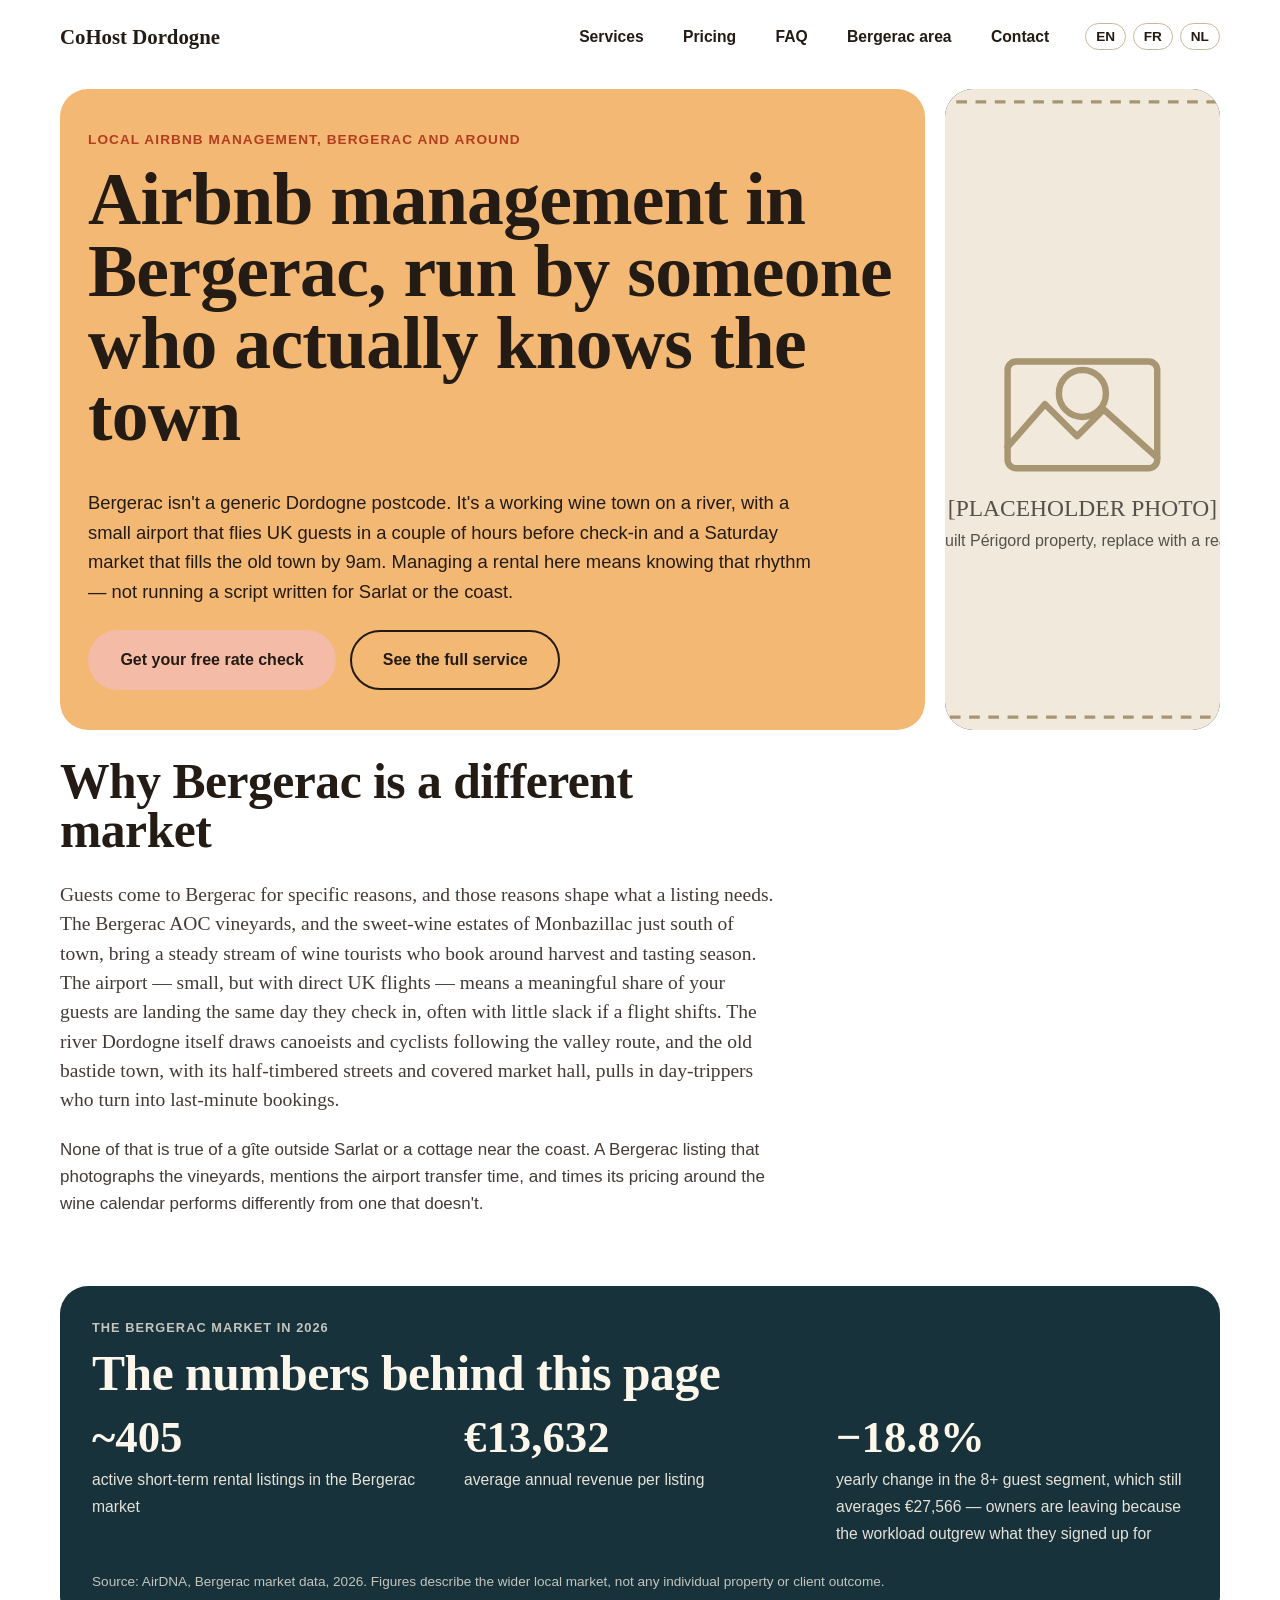
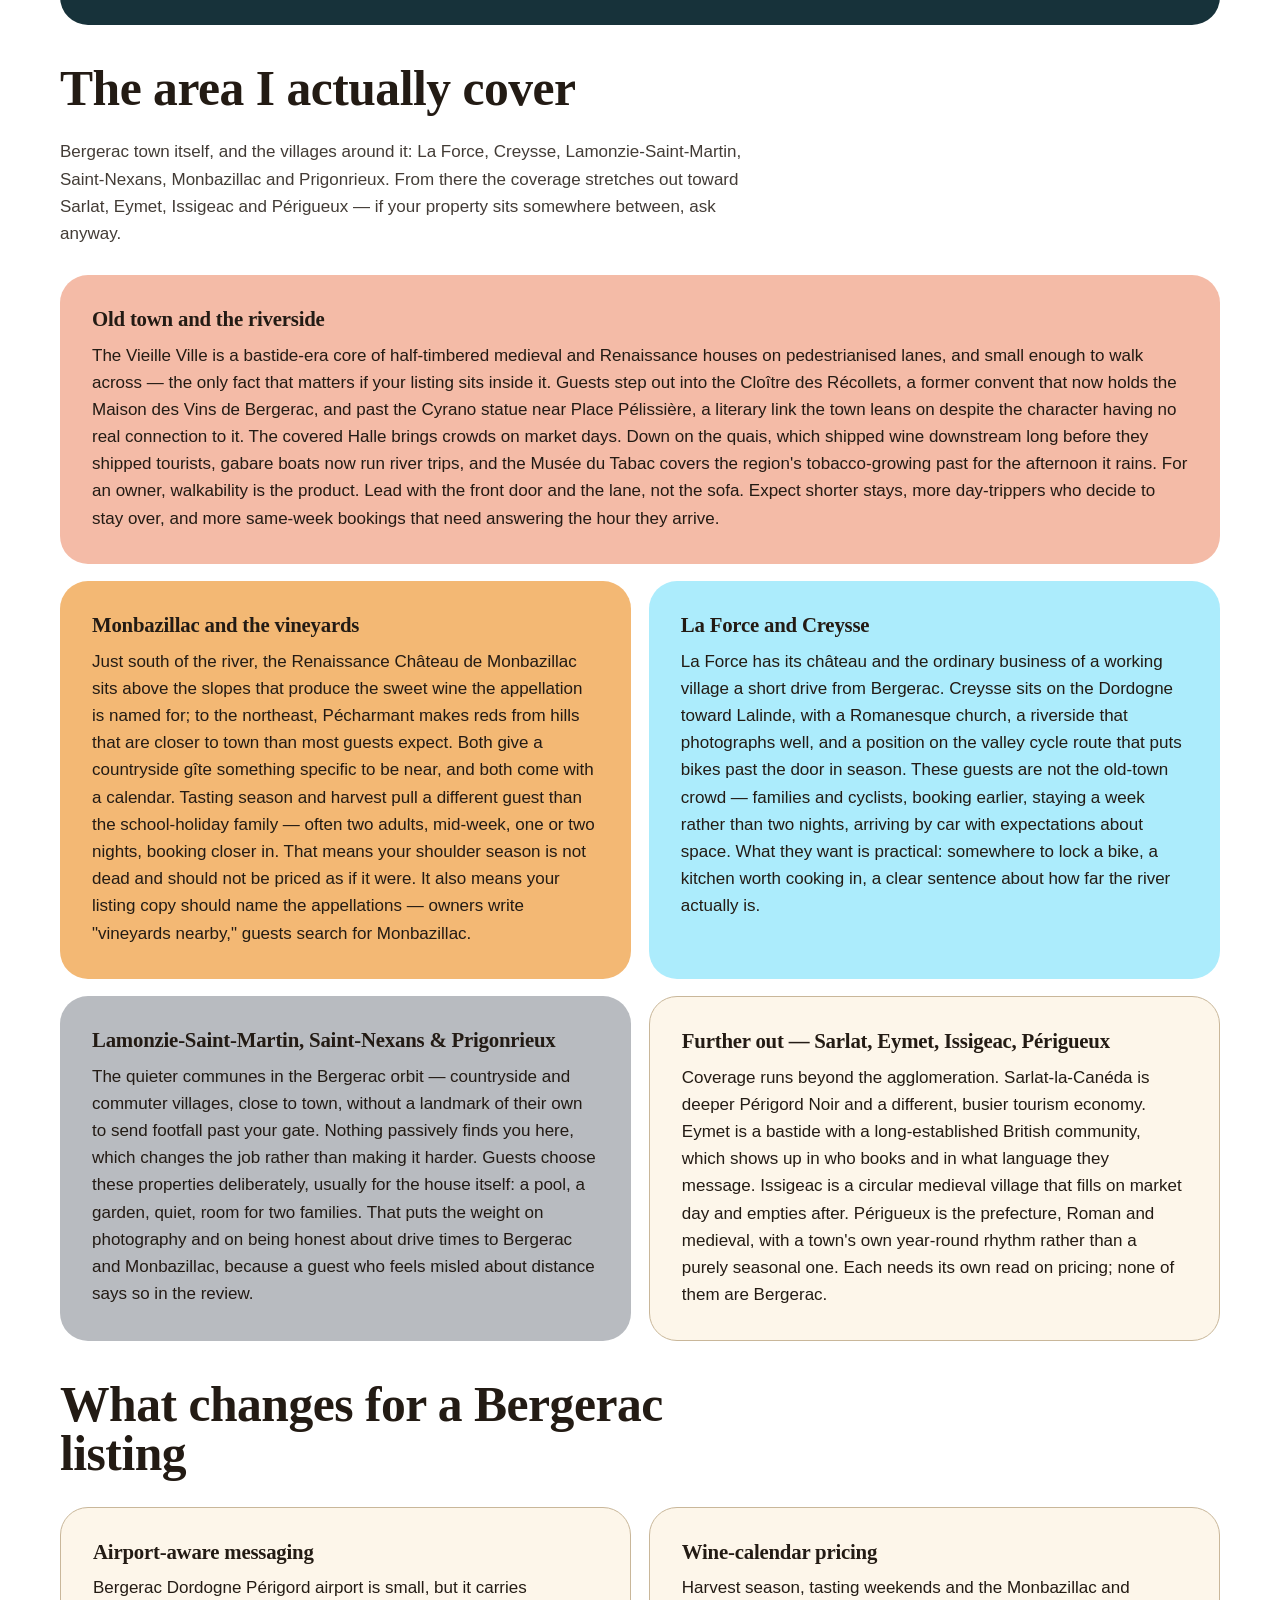
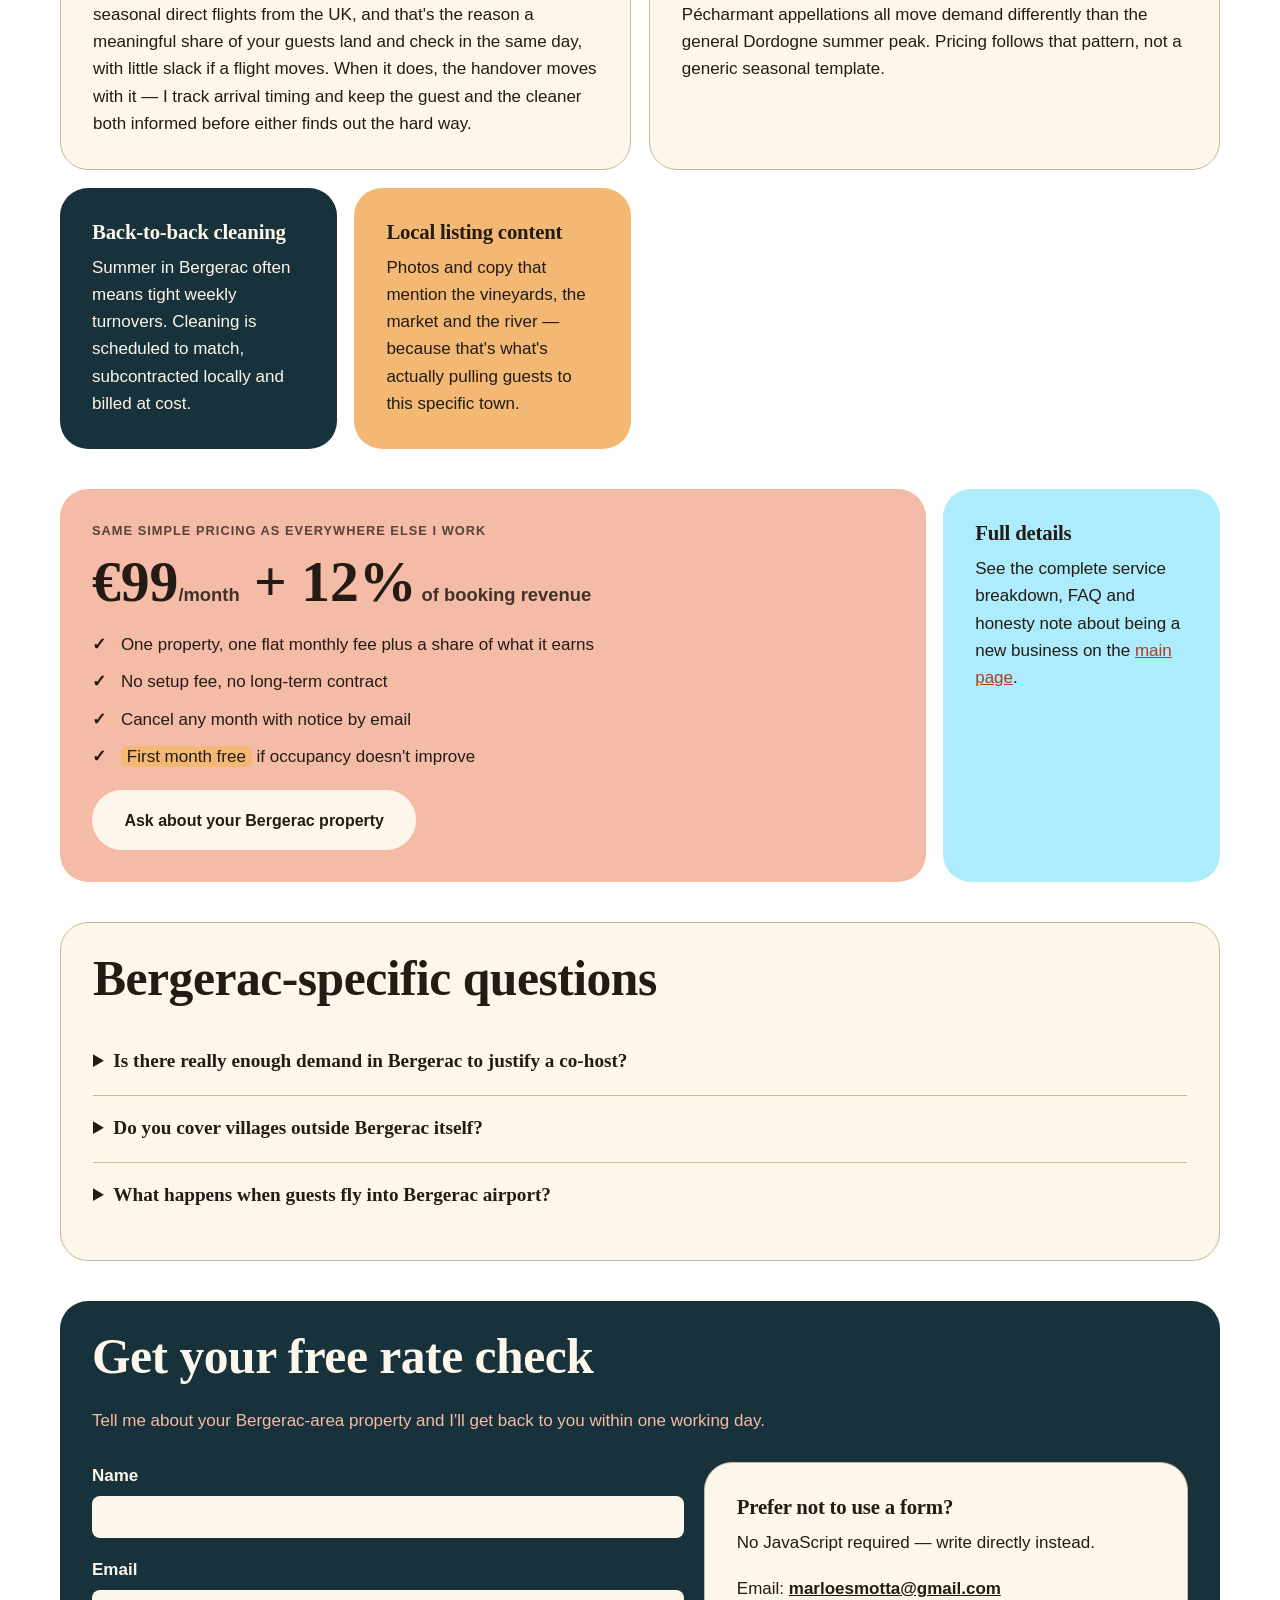
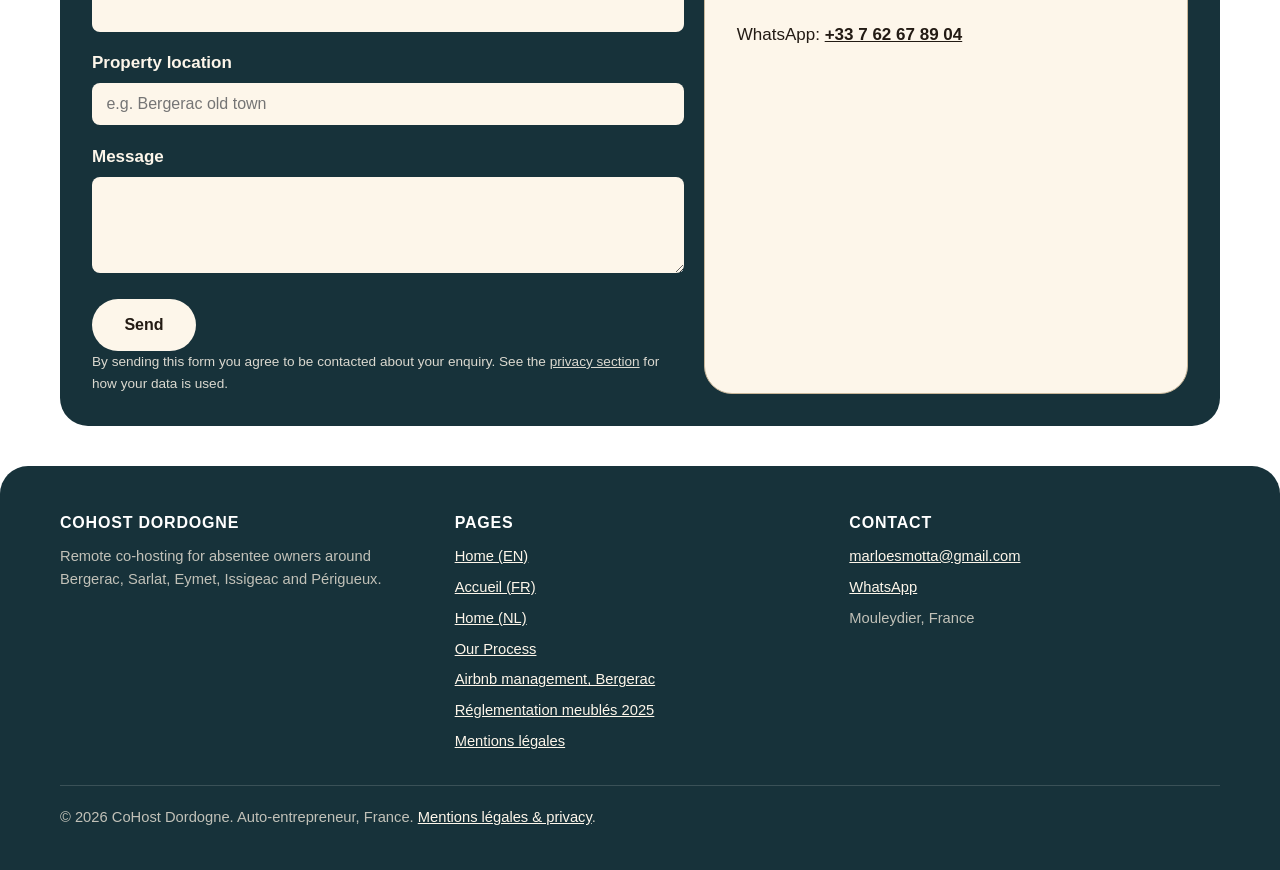
==== airbnb-management-bergerac/index.html @ 7faa87dd "Add /our-process/ page: transparent process and fee breakdown New ~800-word English page walking thr" ====
<!DOCTYPE html>
<html lang="en">
<head>
<meta charset="UTF-8">
<meta name="viewport" content="width=device-width, initial-scale=1">
<title>Airbnb Management Bergerac – CoHost Dordogne</title>
<meta name="description" content="Local Airbnb and holiday-let management in Bergerac and the surrounding villages. Fast guest replies, fair pricing, no contract, first month free.">
<link rel="canonical" href="https://cohostdordogne.com/airbnb-management-bergerac/">

<meta property="og:type" content="website">
<meta property="og:title" content="Airbnb Management Bergerac – CoHost Dordogne">
<meta property="og:description" content="Local Airbnb and holiday-let management in Bergerac and the surrounding villages. Fast guest replies, fair pricing, no contract.">
<meta property="og:url" content="https://cohostdordogne.com/airbnb-management-bergerac/">
<meta property="og:locale" content="en_GB">
<meta property="og:image" content="https://cohostdordogne.com/assets/images/placeholder-hero.svg">

<meta name="twitter:card" content="summary_large_image">
<meta name="twitter:title" content="Airbnb Management Bergerac – CoHost Dordogne">
<meta name="twitter:description" content="Local Airbnb and holiday-let management in Bergerac and the surrounding villages. Fast guest replies, fair pricing, no contract.">
<meta name="twitter:image" content="https://cohostdordogne.com/assets/images/placeholder-hero.svg">

<link rel="icon" href="/favicon.svg" type="image/svg+xml">
<link rel="stylesheet" href="/css/style.css">

<style>
  body{margin:0;font-family:-apple-system,BlinkMacSystemFont,"Segoe UI",Roboto,Helvetica,Arial,sans-serif;color:#231b14;background:#ffffff}
  .header-inner{display:flex;align-items:center;justify-content:space-between;padding:1.25rem 1.25rem 0.75rem;max-width:1200px;margin:0 auto}
  .logo{font-family:Georgia,serif;font-weight:700;font-size:1.3rem;color:#231b14;text-decoration:none}
  .hero-main{border-radius:28px;background:#f3b874;padding:2.5rem 1.75rem}
  h1{font-family:Georgia,serif;font-weight:700;color:#231b14;line-height:0.98;font-size:clamp(2.4rem,7vw,4.6rem);margin:0 0 0.5em}
</style>

<script type="application/ld+json">
{
  "@context": "https://schema.org",
  "@type": "LocalBusiness",
  "name": "CoHost Dordogne",
  "description": "Remote co-hosting and Airbnb management for owners of short-term rentals in Bergerac and the surrounding Dordogne countryside.",
  "image": "https://cohostdordogne.com/assets/images/founder.jpg",
  "url": "https://cohostdordogne.com/airbnb-management-bergerac/",
  "telephone": "+33 7 62 67 89 04",
  "email": "marloesmotta@gmail.com",
  "priceRange": "€€",
  "address": {
    "@type": "PostalAddress",
    "streetAddress": "5 Route du Château d'Eau",
    "addressLocality": "Mouleydier",
    "postalCode": "24520",
    "addressRegion": "Dordogne",
    "addressCountry": "FR"
  },
  "areaServed": ["Bergerac", "La Force", "Creysse", "Lamonzie-Saint-Martin", "Saint-Nexans", "Monbazillac", "Prigonrieux"],
  "sameAs": []
}
</script>

<script type="application/ld+json">
{
  "@context": "https://schema.org",
  "@type": "FAQPage",
  "mainEntity": [
    {
      "@type": "Question",
      "name": "Is there really enough demand in Bergerac to justify a co-host?",
      "acceptedAnswer": {
        "@type": "Answer",
        "text": "The Bergerac market has around 405 active short-term rental listings averaging €13,632 a year, per AirDNA's 2026 data — enough volume that pricing and response time genuinely move the needle, and enough competition that a dated listing gets buried."
      }
    },
    {
      "@type": "Question",
      "name": "Do you cover villages outside Bergerac itself?",
      "acceptedAnswer": {
        "@type": "Answer",
        "text": "Yes — La Force, Creysse, Lamonzie-Saint-Martin, Saint-Nexans, Monbazillac, Prigonrieux and the wider countryside around Bergerac, as well as further out toward Sarlat, Eymet, Issigeac and Périgueux."
      }
    },
    {
      "@type": "Question",
      "name": "What happens when guests fly into Bergerac airport?",
      "acceptedAnswer": {
        "@type": "Answer",
        "text": "Bergerac's airport brings guests in on direct flights from the UK, often landing a couple of hours before check-in. I handle the pre-arrival messages and any last-minute changes so the handover stays smooth even on a tight flight schedule."
      }
    }
  ]
}
</script>
</head>
<body>
<a class="skip-link" href="#main">Skip to content</a>

<header class="site-header">
  <div class="header-inner">
    <a class="logo" href="/">CoHost Dordogne</a>
    <nav class="main-nav" aria-label="Main navigation">
      <ul class="nav-links">
        <li><a href="/#services">Services</a></li>
        <li><a href="/#pricing">Pricing</a></li>
        <li><a href="/#faq">FAQ</a></li>
        <li><a href="/airbnb-management-bergerac/">Bergerac area</a></li>
        <li><a href="/#contact">Contact</a></li>
      </ul>
      <ul class="lang-switch" aria-label="Language">
        <li><a href="/" lang="en" hreflang="en">EN</a></li>
        <li><a href="/fr/" lang="fr" hreflang="fr">FR</a></li>
        <li><a href="/nl/" lang="nl" hreflang="nl">NL</a></li>
      </ul>
      <details class="nav-toggle">
        <summary aria-label="Open menu">
          <span class="icon-closed dots-icon" aria-hidden="true">
            <span></span><span></span><span></span>
            <span></span><span></span><span></span>
            <span></span><span></span><span></span>
          </span>
          <span class="icon-open" aria-hidden="true">✕</span>
        </summary>
        <div class="nav-overlay">
          <ul class="overlay-links">
            <li><a href="/#services">Services</a></li>
            <li><a href="/#pricing">Pricing</a></li>
            <li><a href="/#faq">FAQ</a></li>
            <li><a href="/#contact">Contact</a></li>
          </ul>
          <ul class="lang-switch" aria-label="Language">
            <li><a href="/" lang="en" hreflang="en">EN</a></li>
            <li><a href="/fr/" lang="fr" hreflang="fr">FR</a></li>
            <li><a href="/nl/" lang="nl" hreflang="nl">NL</a></li>
          </ul>
        </div>
      </details>
    </nav>
  </div>
</header>

<main id="main">

  <section class="hero">
    <div class="container">
      <div class="hero-inner">
        <div class="hero-main">
          <p class="hero-eyebrow">Local Airbnb management, Bergerac and around</p>
          <h1>Airbnb management in Bergerac, run by someone who actually knows the town</h1>
          <p class="hero-lede">Bergerac isn't a generic Dordogne postcode. It's a working wine town on a river, with a small airport that flies UK guests in a couple of hours before check-in and a Saturday market that fills the old town by 9am. Managing a rental here means knowing that rhythm — not running a script written for Sarlat or the coast.</p>
          <div class="hero-ctas">
            <a class="btn btn-primary" href="#contact">Get your free rate check</a>
            <a class="btn btn-secondary" href="/">See the full service</a>
          </div>
        </div>
        <figure class="figure-placeholder hero-figure">
          <img src="/assets/images/placeholder-hero.svg" alt="[PLACEHOLDER PHOTO] Bergerac old town or riverside, to be replaced with a real local photo" loading="lazy" width="800" height="600">
        </figure>
      </div>
    </div>
  </section>

  <section class="section">
    <div class="container">
      <div class="section-intro">
        <h2>Why Bergerac is a different market</h2>
        <p class="accent-copy accent-copy--teal">Guests come to Bergerac for specific reasons, and those reasons shape what a listing needs. The Bergerac AOC vineyards, and the sweet-wine estates of Monbazillac just south of town, bring a steady stream of wine tourists who book around harvest and tasting season. The airport — small, but with direct UK flights — means a meaningful share of your guests are landing the same day they check in, often with little slack if a flight shifts. The river Dordogne itself draws canoeists and cyclists following the valley route, and the old bastide town, with its half-timbered streets and covered market hall, pulls in day-trippers who turn into last-minute bookings.</p>
        <p>None of that is true of a gîte outside Sarlat or a cottage near the coast. A Bergerac listing that photographs the vineyards, mentions the airport transfer time, and times its pricing around the wine calendar performs differently from one that doesn't.</p>
      </div>
    </div>
  </section>

  <section class="section">
    <div class="container">
      <div class="bento">
        <div class="block block-dark span-4">
          <p class="block-eyebrow">The Bergerac market in 2026</p>
          <h2 style="margin-bottom:0.75rem;">The numbers behind this page</h2>
          <div class="stat-block" style="margin-top:1rem;">
            <div>
              <span class="stat-number">~405</span>
              <span class="stat-label">active short-term rental listings in the Bergerac market</span>
            </div>
            <div>
              <span class="stat-number">€13,632</span>
              <span class="stat-label">average annual revenue per listing</span>
            </div>
            <div>
              <span class="stat-number">−18.8%</span>
              <span class="stat-label">yearly change in the 8+ guest segment, which still averages €27,566 — owners are leaving because the workload outgrew what they signed up for</span>
            </div>
          </div>
          <p class="stat-source">Source: AirDNA, Bergerac market data, 2026. Figures describe the wider local market, not any individual property or client outcome.</p>
        </div>
      </div>
    </div>
  </section>

  <section class="section">
    <div class="container">
      <div class="section-intro">
        <h2>The area I actually cover</h2>
        <p>Bergerac town itself, and the villages around it: La Force, Creysse, Lamonzie-Saint-Martin, Saint-Nexans, Monbazillac and Prigonrieux. From there the coverage stretches out toward Sarlat, Eymet, Issigeac and Périgueux — if your property sits somewhere between, ask anyway.</p>
      </div>
      <div class="bento">
        <div class="block block-coral span-4">
          <h3>Old town and the riverside</h3>
          <p>The Vieille Ville is a bastide-era core of half-timbered medieval and Renaissance houses on pedestrianised lanes, and small enough to walk across — the only fact that matters if your listing sits inside it. Guests step out into the Cloître des Récollets, a former convent that now holds the Maison des Vins de Bergerac, and past the Cyrano statue near Place Pélissière, a literary link the town leans on despite the character having no real connection to it. The covered Halle brings crowds on market days. Down on the quais, which shipped wine downstream long before they shipped tourists, gabare boats now run river trips, and the Musée du Tabac covers the region's tobacco-growing past for the afternoon it rains. For an owner, walkability is the product. Lead with the front door and the lane, not the sofa. Expect shorter stays, more day-trippers who decide to stay over, and more same-week bookings that need answering the hour they arrive.</p>
        </div>
        <div class="block block-apricot span-2">
          <h3>Monbazillac and the vineyards</h3>
          <p>Just south of the river, the Renaissance Château de Monbazillac sits above the slopes that produce the sweet wine the appellation is named for; to the northeast, Pécharmant makes reds from hills that are closer to town than most guests expect. Both give a countryside gîte something specific to be near, and both come with a calendar. Tasting season and harvest pull a different guest than the school-holiday family — often two adults, mid-week, one or two nights, booking closer in. That means your shoulder season is not dead and should not be priced as if it were. It also means your listing copy should name the appellations — owners write "vineyards nearby," guests search for Monbazillac.</p>
        </div>
        <div class="block block-sky span-2">
          <h3>La Force and Creysse</h3>
          <p>La Force has its château and the ordinary business of a working village a short drive from Bergerac. Creysse sits on the Dordogne toward Lalinde, with a Romanesque church, a riverside that photographs well, and a position on the valley cycle route that puts bikes past the door in season. These guests are not the old-town crowd — families and cyclists, booking earlier, staying a week rather than two nights, arriving by car with expectations about space. What they want is practical: somewhere to lock a bike, a kitchen worth cooking in, a clear sentence about how far the river actually is.</p>
        </div>
        <div class="block block-mist span-2">
          <h3>Lamonzie-Saint-Martin, Saint-Nexans &amp; Prigonrieux</h3>
          <p>The quieter communes in the Bergerac orbit — countryside and commuter villages, close to town, without a landmark of their own to send footfall past your gate. Nothing passively finds you here, which changes the job rather than making it harder. Guests choose these properties deliberately, usually for the house itself: a pool, a garden, quiet, room for two families. That puts the weight on photography and on being honest about drive times to Bergerac and Monbazillac, because a guest who feels misled about distance says so in the review.</p>
        </div>
        <div class="block block-cream span-2">
          <h3>Further out — Sarlat, Eymet, Issigeac, Périgueux</h3>
          <p>Coverage runs beyond the agglomeration. Sarlat-la-Canéda is deeper Périgord Noir and a different, busier tourism economy. Eymet is a bastide with a long-established British community, which shows up in who books and in what language they message. Issigeac is a circular medieval village that fills on market day and empties after. Périgueux is the prefecture, Roman and medieval, with a town's own year-round rhythm rather than a purely seasonal one. Each needs its own read on pricing; none of them are Bergerac.</p>
        </div>
      </div>
    </div>
  </section>

  <section id="services" class="section">
    <div class="container">
      <div class="section-intro">
        <h2>What changes for a Bergerac listing</h2>
      </div>
      <div class="bento">
        <div class="block block-cream span-2">
          <h3>Airport-aware messaging</h3>
          <p>Bergerac Dordogne Périgord airport is small, but it carries seasonal direct flights from the UK, and that's the reason a meaningful share of your guests land and check in the same day, with little slack if a flight moves. When it does, the handover moves with it — I track arrival timing and keep the guest and the cleaner both informed before either finds out the hard way.</p>
        </div>
        <div class="block block-cream span-2">
          <h3>Wine-calendar pricing</h3>
          <p>Harvest season, tasting weekends and the Monbazillac and Pécharmant appellations all move demand differently than the general Dordogne summer peak. Pricing follows that pattern, not a generic seasonal template.</p>
        </div>
        <div class="block block-dark span-1">
          <h3>Back-to-back cleaning</h3>
          <p>Summer in Bergerac often means tight weekly turnovers. Cleaning is scheduled to match, subcontracted locally and billed at cost.</p>
        </div>
        <div class="block block-apricot span-1">
          <h3>Local listing content</h3>
          <p>Photos and copy that mention the vineyards, the market and the river — because that's what's actually pulling guests to this specific town.</p>
        </div>
      </div>
    </div>
  </section>

  <section id="pricing" class="section">
    <div class="container">
      <div class="bento">
        <div class="block block-coral span-3">
          <p class="block-eyebrow">Same simple pricing as everywhere else I work</p>
          <p class="price-figure">€99<span>/month</span> + 12%<span> of booking revenue</span></p>
          <ul class="pricing-list">
            <li>One property, one flat monthly fee plus a share of what it earns</li>
            <li>No setup fee, no long-term contract</li>
            <li>Cancel any month with notice by email</li>
            <li><span class="hl hl-apricot">First month free</span> if occupancy doesn't improve</li>
          </ul>
          <a class="btn btn-on-dark" href="#contact">Ask about your Bergerac property</a>
        </div>
        <div class="block block-sky span-1">
          <h3>Full details</h3>
          <p>See the complete service breakdown, FAQ and honesty note about being a new business on the <a href="/">main page</a>.</p>
        </div>
      </div>
    </div>
  </section>

  <section id="faq" class="section">
    <div class="container">
      <div class="block block-cream">
        <div class="section-intro" style="margin-bottom:1rem;">
          <h2>Bergerac-specific questions</h2>
        </div>
        <div>
          <details class="faq-item">
            <summary>Is there really enough demand in Bergerac to justify a co-host?</summary>
            <p>The Bergerac market has around 405 active short-term rental listings averaging €13,632 a year, per AirDNA's 2026 data — enough volume that pricing and response time genuinely move the needle, and enough competition that a dated listing gets buried.</p>
          </details>
          <details class="faq-item">
            <summary>Do you cover villages outside Bergerac itself?</summary>
            <p>Yes — La Force, Creysse, Lamonzie-Saint-Martin, Saint-Nexans, Monbazillac, Prigonrieux and the wider countryside around Bergerac, as well as further out toward Sarlat, Eymet, Issigeac and Périgueux.</p>
          </details>
          <details class="faq-item">
            <summary>What happens when guests fly into Bergerac airport?</summary>
            <p>Bergerac's airport brings guests in on direct flights from the UK, often landing a couple of hours before check-in. I handle the pre-arrival messages and any last-minute changes so the handover stays smooth even on a tight flight schedule.</p>
          </details>
        </div>
      </div>
    </div>
  </section>

  <section id="contact" class="section">
    <div class="container">
      <div class="bento">
        <div class="block block-dark span-4">
          <div class="section-intro">
            <h2>Get your free rate check</h2>
            <p>Tell me about your Bergerac-area property and I'll get back to you within one working day.</p>
          </div>
          <div class="contact-grid">
            <!--
              FORM ENDPOINT: change the single "action" value below to point this
              form at any form backend (Formspree, Basin, Getform, your own
              script, etc). Documented in README.md under "Swapping the contact
              form endpoint".
            -->
            <form class="contact-form" action="[PLACEHOLDER: FORM ENDPOINT URL]" method="POST">
              <div class="form-field">
                <label for="name">Name</label>
                <input type="text" id="name" name="name" required autocomplete="name">
              </div>
              <div class="form-field">
                <label for="email">Email</label>
                <input type="email" id="email" name="email" required autocomplete="email">
              </div>
              <div class="form-field">
                <label for="location">Property location</label>
                <input type="text" id="location" name="location" placeholder="e.g. Bergerac old town">
              </div>
              <div class="form-field">
                <label for="message">Message</label>
                <textarea id="message" name="message" rows="4" required></textarea>
              </div>
              <button class="btn btn-on-dark" type="submit">Send</button>
              <p class="form-note">By sending this form you agree to be contacted about your enquiry. See the <a href="/mentions-legales/">privacy section</a> for how your data is used.</p>
            </form>
            <div class="block block-cream fallback-contact">
              <h3>Prefer not to use a form?</h3>
              <p>No JavaScript required — write directly instead.</p>
              <p>Email: <a href="mailto:marloesmotta@gmail.com">marloesmotta@gmail.com</a></p>
              <p>WhatsApp: <a href="https://wa.me/33762678904">+33 7 62 67 89 04</a></p>
            </div>
          </div>
        </div>
      </div>
    </div>
  </section>

</main>

<footer class="site-footer">
  <div class="container">
    <div class="footer-grid">
      <div>
        <h3>CoHost Dordogne</h3>
        <p>Remote co-hosting for absentee owners around Bergerac, Sarlat, Eymet, Issigeac and Périgueux.</p>
      </div>
      <div>
        <h3>Pages</h3>
        <ul>
          <li><a href="/">Home (EN)</a></li>
          <li><a href="/fr/">Accueil (FR)</a></li>
          <li><a href="/nl/">Home (NL)</a></li>
          <li><a href="/our-process/">Our Process</a></li>
          <li><a href="/airbnb-management-bergerac/">Airbnb management, Bergerac</a></li>
          <li><a href="/reglementation-meubles-tourisme-2025/">Réglementation meublés 2025</a></li>
          <li><a href="/mentions-legales/">Mentions légales</a></li>
        </ul>
      </div>
      <div>
        <h3>Contact</h3>
        <ul>
          <li><a href="mailto:marloesmotta@gmail.com">marloesmotta@gmail.com</a></li>
          <li><a href="https://wa.me/33762678904">WhatsApp</a></li>
          <li>Mouleydier, France</li>
        </ul>
      </div>
    </div>
    <div class="footer-bottom">
      <p>© 2026 CoHost Dordogne. Auto-entrepreneur, France. <a href="/mentions-legales/">Mentions légales &amp; privacy</a>.</p>
    </div>
  </div>
</footer>

</body>
</html>
---- css/style.css ----
/* CoHost Dordogne — shared stylesheet. No build step: plain CSS, mobile-first.
   Palette: soft cream, dusty coral/salmon, warm apricot, pastel sky-blue,
   cool grey neutral, one dark teal anchor. Light group always pairs with
   ink text; the single dark group always pairs with cream text. */

:root {
  --color-cream: #fdf6ea;
  --color-mist: #b8bbc0;
  --color-stone-line: #c9b79a;
  --color-coral: #f4bba7;
  --color-coral-text: #b23d1f;
  --color-coral-solid: #d54b23;
  --color-apricot: #f3b874;
  --color-sky: #acecfc;
  --color-teal-dark: #17323a;
  --color-teal-mid: #1f4048;
  --color-ink: #231b14;
  --color-white: #ffffff;
  --color-focus: #1d5fd6;
  --font-serif: Georgia, "Iowan Old Style", "Palatino Linotype", "Book Antiqua", serif;
  --font-sans: -apple-system, BlinkMacSystemFont, "Segoe UI", Roboto, Helvetica, Arial, sans-serif;
  --max-width: 1200px;
  --radius-lg: 28px;
  --radius: 14px;
  --radius-sm: 8px;
}

* {
  box-sizing: border-box;
}

html {
  -webkit-text-size-adjust: 100%;
}

body {
  margin: 0;
  font-family: var(--font-sans);
  color: var(--color-ink);
  background: var(--color-white);
  line-height: 1.6;
  font-size: 1.0625rem;
}

img {
  max-width: 100%;
  height: auto;
  display: block;
}

h1, h2, h3 {
  font-family: var(--font-serif);
  font-weight: 700;
  color: var(--color-ink);
  line-height: 0.98;
  letter-spacing: -0.01em;
  margin: 0 0 0.5em;
}

h1 {
  font-size: clamp(2.4rem, 7vw, 4.6rem);
}

h2 {
  font-size: clamp(1.9rem, 4.6vw, 3.1rem);
  margin-top: 0;
}

h3 {
  font-size: 1.3rem;
  line-height: 1.15;
}

p {
  margin: 0 0 1.1em;
}

a {
  color: var(--color-coral-text);
}

a:hover {
  color: var(--color-coral);
}

a:focus-visible,
button:focus-visible,
input:focus-visible,
textarea:focus-visible,
summary:focus-visible {
  outline: 3px solid var(--color-focus);
  outline-offset: 2px;
}

.skip-link {
  position: absolute;
  left: -999px;
  top: 0;
  background: var(--color-white);
  color: var(--color-ink);
  padding: 0.75em 1.2em;
  z-index: 100;
  border-radius: 0 0 var(--radius-sm) 0;
}

.skip-link:focus {
  left: 0;
}

.container {
  max-width: var(--max-width);
  margin: 0 auto;
  padding: 0 1.25rem;
}

/* Header */

.site-header {
  background: var(--color-white);
}

.header-inner {
  display: flex;
  align-items: center;
  justify-content: space-between;
  padding: 1.25rem 1.25rem 0.75rem;
  max-width: var(--max-width);
  margin: 0 auto;
  gap: 0.75rem;
  flex-wrap: wrap;
}

.logo {
  font-family: var(--font-serif);
  font-weight: 700;
  font-size: 1.3rem;
  color: var(--color-ink);
  text-decoration: none;
  white-space: nowrap;
}

@media (min-width: 30rem) {
  .logo {
    font-size: 1.5rem;
  }
}

.main-nav {
  display: flex;
  align-items: center;
  gap: 1.25rem;
}

.nav-links {
  display: none;
  list-style: none;
  margin: 0;
  padding: 0;
  gap: 0.5rem;
}

.nav-links a {
  text-decoration: none;
  color: var(--color-ink);
  font-weight: 600;
  font-size: 0.98rem;
  padding: 0.5em 1em;
  border-radius: 999px;
}

.nav-links a:hover,
.nav-links a[aria-current="page"] {
  background: var(--color-mist);
  color: var(--color-ink);
}

.lang-switch {
  display: flex;
  gap: 0.4rem;
  list-style: none;
  margin: 0;
  padding: 0;
  font-size: 0.85rem;
}

.lang-switch a {
  text-decoration: none;
  padding: 0.35em 0.75em;
  border-radius: 999px;
  border: 1px solid var(--color-stone-line);
  color: var(--color-ink);
  font-weight: 700;
}

.lang-switch a[aria-current="true"] {
  background: var(--color-teal-dark);
  color: var(--color-cream);
  border-color: var(--color-teal-dark);
}

/* Nav toggle: round icon button + full overlay panel, no JS */

.nav-toggle {
  display: block;
  position: relative;
}

.nav-toggle summary {
  cursor: pointer;
  list-style: none;
  width: 3rem;
  height: 3rem;
  border-radius: 50%;
  background: var(--color-teal-dark);
  display: flex;
  align-items: center;
  justify-content: center;
  position: relative;
  z-index: 60;
}

.nav-toggle summary::-webkit-details-marker {
  display: none;
}

.dots-icon {
  width: 16px;
  height: 16px;
  display: grid;
  grid-template-columns: repeat(3, 1fr);
  gap: 2px;
}

.dots-icon span {
  background: var(--color-cream);
  border-radius: 50%;
  width: 100%;
  height: 100%;
}

.icon-open {
  display: none;
  color: var(--color-cream);
  font-size: 1.3rem;
  line-height: 1;
}

.nav-toggle[open] .icon-closed {
  display: none;
}

.nav-toggle[open] .icon-open {
  display: block;
}

.nav-overlay {
  position: fixed;
  inset: 4vh 4vw;
  z-index: 50;
  background: var(--color-teal-dark);
  border-radius: var(--radius-lg);
  padding: 5rem 2rem 2rem;
  display: flex;
  flex-direction: column;
  gap: 1rem;
  overflow-y: auto;
  box-shadow: 0 20px 60px rgba(0, 0, 0, 0.35);
}

.nav-overlay .overlay-links {
  list-style: none;
  margin: 0 0 2rem;
  padding: 0;
  display: flex;
  flex-direction: column;
  gap: 0.5rem;
}

.nav-overlay .overlay-links a {
  font-family: var(--font-sans);
  font-weight: 700;
  font-size: clamp(1.7rem, 8vw, 2.4rem);
  color: var(--color-cream);
  text-decoration: none;
  display: inline-block;
}

.nav-overlay .overlay-links a:hover {
  color: var(--color-apricot);
}

.nav-overlay .lang-switch a {
  border-color: rgba(250, 243, 231, 0.4);
  color: var(--color-cream);
}

.nav-overlay .lang-switch a[aria-current="true"] {
  background: var(--color-apricot);
  border-color: var(--color-apricot);
  color: var(--color-ink);
}

@media (min-width: 60rem) {
  .nav-toggle {
    display: none;
  }
  .nav-links {
    display: flex;
  }
}

/* Buttons */

.btn {
  display: inline-block;
  font-family: var(--font-sans);
  font-weight: 700;
  font-size: 1rem;
  padding: 0.95em 1.9em;
  border-radius: 999px;
  text-decoration: none;
  border: 2px solid transparent;
  cursor: pointer;
}

.btn-primary {
  background: var(--color-coral);
  color: var(--color-ink);
}

.btn-primary:hover {
  background: var(--color-coral-text);
  color: var(--color-cream);
}

.btn-dark {
  background: var(--color-teal-dark);
  color: var(--color-cream);
}

.btn-dark:hover {
  background: var(--color-teal-mid);
  color: var(--color-cream);
}

.btn-secondary {
  background: transparent;
  border-color: var(--color-ink);
  color: var(--color-ink);
}

.btn-secondary:hover {
  background: rgba(35, 27, 20, 0.06);
}

.btn-on-dark {
  background: var(--color-cream);
  color: var(--color-ink);
}

.btn-on-dark:hover {
  background: var(--color-apricot);
}

/* Sections */

.section {
  padding: 1.25rem 0;
}

.section-intro {
  max-width: 42em;
  margin-bottom: 1.75rem;
}

.section-intro p {
  color: var(--color-ink);
  opacity: 0.85;
}

.block-dark .section-intro p {
  color: var(--color-coral);
  opacity: 1;
}

/* Bento blocks */

.bento {
  display: grid;
  gap: 1.1rem;
  grid-template-columns: 1fr;
}

@media (min-width: 40rem) {
  .bento {
    grid-template-columns: repeat(4, 1fr);
  }
  .span-2 {
    grid-column: span 2;
  }
  .span-3 {
    grid-column: span 3;
  }
  .span-4 {
    grid-column: span 4;
  }
}

.block {
  border-radius: var(--radius-lg);
  padding: 2rem;
}

.block-flush {
  padding: 0;
  overflow: hidden;
}

/* Light group: always paired with ink text (all pass 4.5:1+ AA). */
.block-cream {
  background: var(--color-cream);
  color: var(--color-ink);
  border: 1px solid var(--color-stone-line);
}

.block-mist {
  background: var(--color-mist);
  color: var(--color-ink);
}

.block-apricot {
  background: var(--color-apricot);
  color: var(--color-ink);
}

.block-sky {
  background: var(--color-sky);
  color: var(--color-ink);
}

.block-coral {
  background: var(--color-coral);
  color: var(--color-ink);
}

/* Dark group: single dark teal anchor, always paired with cream text. */
.block-dark {
  background: var(--color-teal-dark);
  color: var(--color-cream);
}

.block-dark a:not(.btn) {
  color: inherit;
  text-decoration-underline-offset: 3px;
}

.block h2,
.block h3 {
  color: inherit;
}

.block p:last-child {
  margin-bottom: 0;
}

.block-eyebrow {
  text-transform: uppercase;
  letter-spacing: 0.08em;
  font-size: 0.8rem;
  font-weight: 700;
  opacity: 0.75;
  margin-bottom: 0.75rem;
}

/* Accent copy: serif body text in an accent color, used sparingly to break
   up the sans/ink default — a handful of passages, not every paragraph. */

.accent-copy {
  font-family: var(--font-serif);
  font-size: 1.15em;
  line-height: 1.5;
}

.accent-copy--teal {
  color: var(--color-teal-dark);
}

.accent-copy--coral {
  color: var(--color-coral-text);
}

/* Pill tags — the "highlighter" chip look, also used inline as .hl */

.tag-pill {
  display: inline-block;
  border-radius: 8px;
  padding: 0.3em 0.7em;
  font-size: 0.85rem;
  font-weight: 700;
  background: rgba(35, 27, 20, 0.08);
  color: inherit;
  margin: 0 0.4em 0.4em 0;
}

.block-dark .tag-pill {
  background: rgba(250, 243, 231, 0.18);
}

.tag-list {
  margin-top: 1rem;
}

/* Inline highlight marks — a soft "highlighter pen" over a key phrase.
   Used sparingly (a handful of times), not on every paragraph. */

.hl {
  background: var(--color-coral);
  color: var(--color-ink);
  padding: 0.05em 0.35em;
  border-radius: 6px;
  box-decoration-break: clone;
  -webkit-box-decoration-break: clone;
}

.hl-apricot {
  background: var(--color-apricot);
}

.hl-sky {
  background: var(--color-sky);
}

/* Hero */

.hero {
  padding: 1.5rem 0 0.5rem;
}

.hero-inner {
  display: grid;
  gap: 1.25rem;
  grid-template-columns: 1fr;
}

@media (min-width: 40rem) {
  .hero-inner {
    grid-template-columns: repeat(4, 1fr);
  }
}

.hero-main {
  border-radius: var(--radius-lg);
  background: var(--color-apricot);
  padding: 2.5rem 1.75rem;
}

@media (min-width: 40rem) {
  .hero-main {
    grid-column: span 3;
    padding: 3.5rem;
  }
  .hero-figure {
    grid-column: span 1;
  }
}

.hero-eyebrow {
  text-transform: uppercase;
  letter-spacing: 0.08em;
  font-size: 0.85rem;
  color: var(--color-coral-text);
  font-weight: 700;
  margin-bottom: 0.75rem;
}

.hero-lede {
  font-size: 1.15rem;
  max-width: 40em;
}

.hero-ctas {
  display: flex;
  flex-wrap: wrap;
  gap: 0.9rem;
  margin-top: 1.5rem;
}

.hero-figure {
  border-radius: var(--radius-lg);
  overflow: hidden;
  background: var(--color-teal-dark);
  display: flex;
  align-items: stretch;
}

.hero-figure img {
  width: 100%;
  height: 100%;
  object-fit: cover;
}

/* Stat block */

.stat-block {
  display: grid;
  gap: 1.25rem;
}

@media (min-width: 40rem) {
  .stat-block {
    grid-template-columns: repeat(3, 1fr);
  }
}

.stat-number {
  font-family: var(--font-serif);
  font-weight: 700;
  font-size: clamp(2.2rem, 5vw, 2.8rem);
  display: block;
  line-height: 1;
  margin-bottom: 0.4rem;
}

.stat-label {
  opacity: 0.9;
  font-size: 0.98rem;
}

.stat-source {
  font-size: 0.85rem;
  opacity: 0.75;
  margin-top: 1.5rem;
  margin-bottom: 0;
}

/* Pricing */

.price-figure {
  font-family: var(--font-serif);
  font-weight: 700;
  font-size: clamp(2.6rem, 7vw, 3.6rem);
  line-height: 1;
  margin-bottom: 1rem;
}

.price-figure span {
  font-size: 1.15rem;
  font-family: var(--font-sans);
  font-weight: 600;
  opacity: 0.85;
}

.pricing-list {
  list-style: none;
  margin: 1.25rem 0;
  padding: 0;
}

.pricing-list li {
  padding-left: 1.7em;
  position: relative;
  margin-bottom: 0.6em;
}

.pricing-list li::before {
  content: "✓";
  position: absolute;
  left: 0;
  font-weight: bold;
}

/* Figure placeholders */

.figure-placeholder {
  margin: 0;
  height: 100%;
}

.figure-placeholder img {
  width: 100%;
  height: 100%;
  min-height: 220px;
  object-fit: cover;
}

.figure-caption {
  font-size: 0.85rem;
  opacity: 0.8;
  margin-top: 0.6rem;
}

/* Steps */

.steps {
  list-style: none;
  margin: 0;
  padding: 0;
  counter-reset: step;
  display: grid;
  gap: 1.1rem;
}

@media (min-width: 40rem) {
  .steps {
    grid-template-columns: repeat(4, 1fr);
  }
}

.steps li {
  counter-increment: step;
  padding-top: 2.75rem;
  position: relative;
}

.steps li::before {
  content: counter(step);
  position: absolute;
  top: 0;
  left: 0;
  font-family: var(--font-serif);
  font-weight: 700;
  font-size: 1.3rem;
  color: var(--color-cream);
  background: var(--color-coral-solid);
  width: 2.25rem;
  height: 2.25rem;
  border-radius: 50%;
  display: flex;
  align-items: center;
  justify-content: center;
}

/* FAQ */

.faq-item {
  border-bottom: 1px solid var(--color-stone-line);
  padding: 1.1rem 0;
}

.faq-item:last-child {
  border-bottom: none;
}

.faq-item summary {
  cursor: pointer;
  font-family: var(--font-serif);
  font-weight: 700;
  font-size: 1.2rem;
  color: var(--color-ink);
}

.faq-item[open] summary {
  margin-bottom: 0.6rem;
}

/* Contact */

.contact-grid {
  display: grid;
  gap: 1.25rem;
}

@media (min-width: 50rem) {
  .contact-grid {
    grid-template-columns: 1.1fr 0.9fr;
  }
}

.form-field {
  margin-bottom: 1.1rem;
}

.form-field label {
  display: block;
  font-weight: 700;
  margin-bottom: 0.4em;
}

.form-field input,
.form-field textarea,
.form-field select {
  width: 100%;
  padding: 0.75em 0.9em;
  border: none;
  border-radius: var(--radius-sm);
  font-family: inherit;
  font-size: 1rem;
  background: var(--color-cream);
  color: var(--color-ink);
}

.form-note {
  font-size: 0.85rem;
  opacity: 0.85;
}

.fallback-contact a {
  font-weight: 700;
}

/* Footer */

.site-footer {
  background: var(--color-teal-dark);
  color: rgba(251, 242, 227, 0.75);
  padding: 3rem 0 1.5rem;
  font-size: 0.92rem;
  margin-top: 1.25rem;
  border-radius: var(--radius-lg) var(--radius-lg) 0 0;
}

.site-footer a {
  color: var(--color-cream);
}

.footer-grid {
  display: grid;
  gap: 1.5rem;
  margin-bottom: 1.5rem;
}

@media (min-width: 40rem) {
  .footer-grid {
    grid-template-columns: repeat(3, 1fr);
  }
}

.footer-grid h3 {
  color: var(--color-white);
  font-size: 1rem;
  font-family: var(--font-sans);
  text-transform: uppercase;
  letter-spacing: 0.05em;
  margin-bottom: 0.75rem;
}

.footer-grid ul {
  list-style: none;
  margin: 0;
  padding: 0;
}

.footer-grid li {
  margin-bottom: 0.5em;
}

.footer-bottom {
  border-top: 1px solid rgba(255, 255, 255, 0.15);
  padding-top: 1.25rem;
}

.visually-hidden {
  position: absolute;
  width: 1px;
  height: 1px;
  overflow: hidden;
  clip: rect(0, 0, 0, 0);
  white-space: nowrap;
}
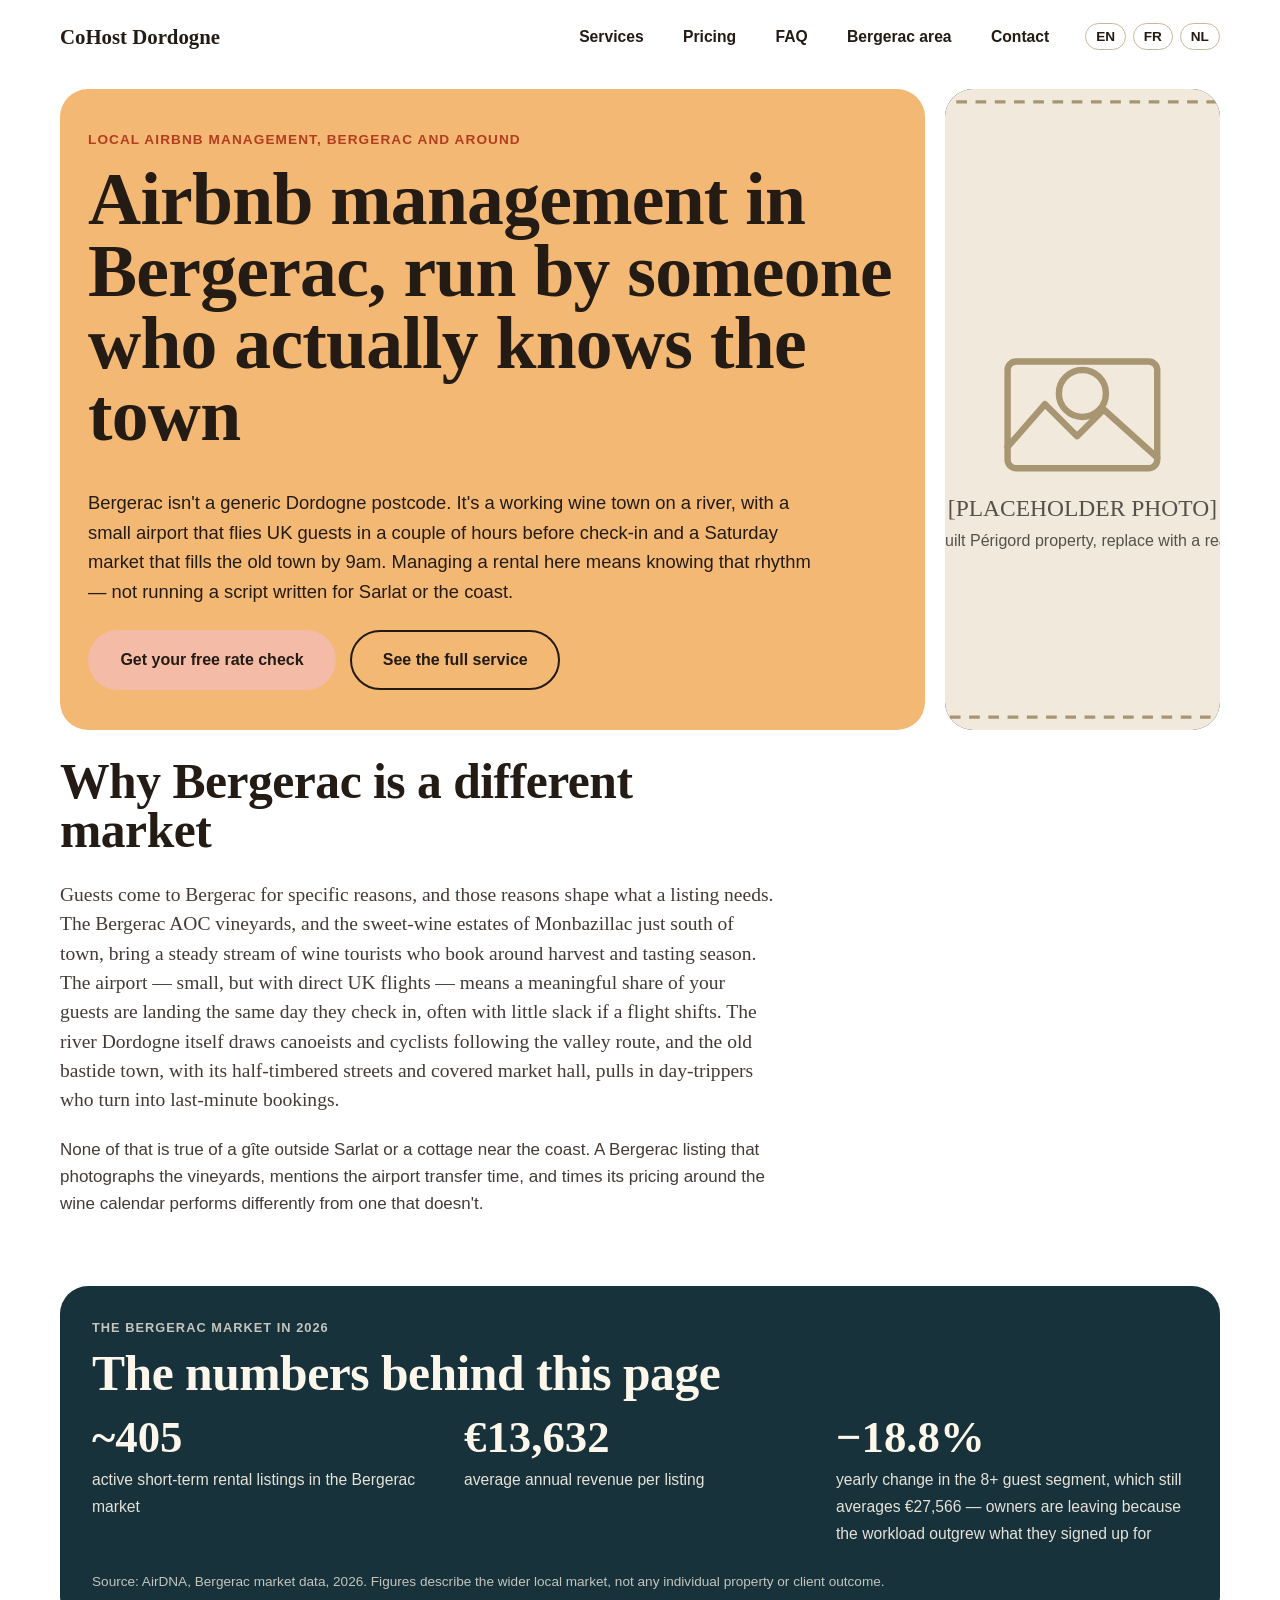
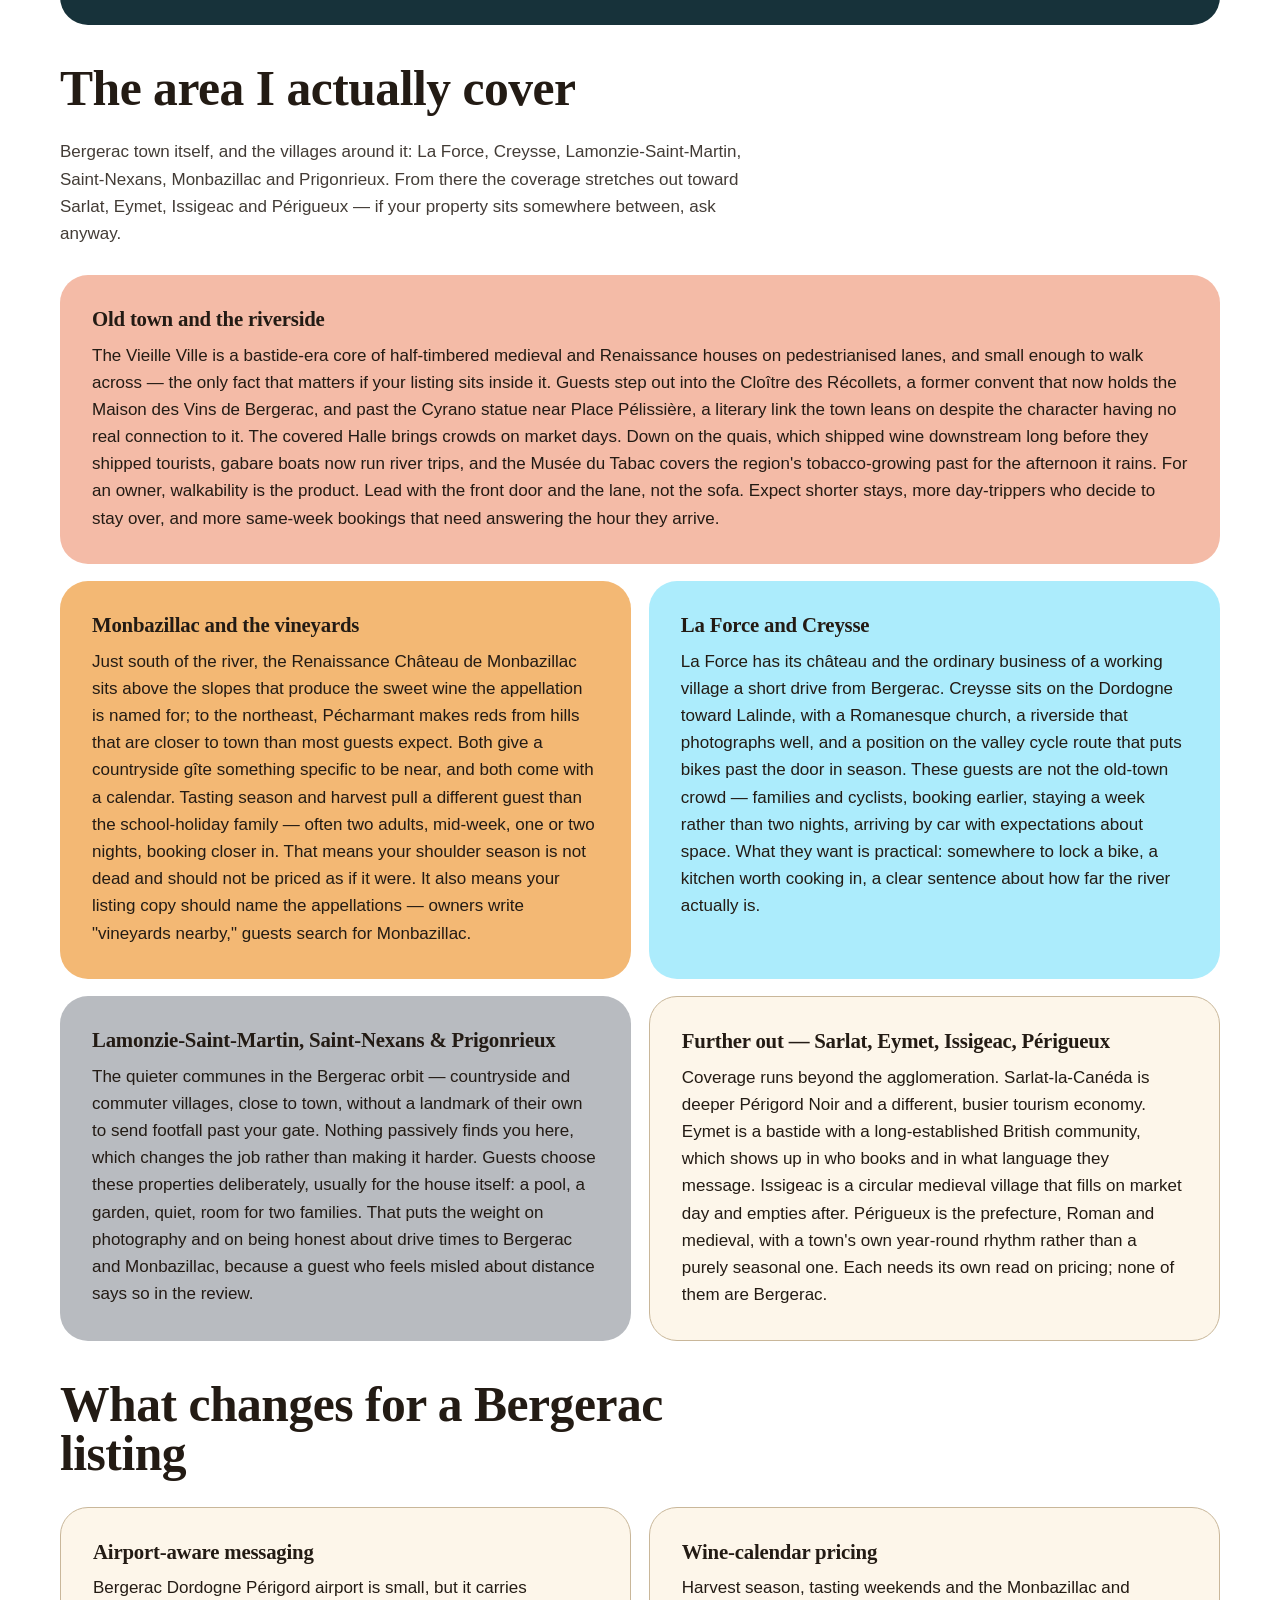
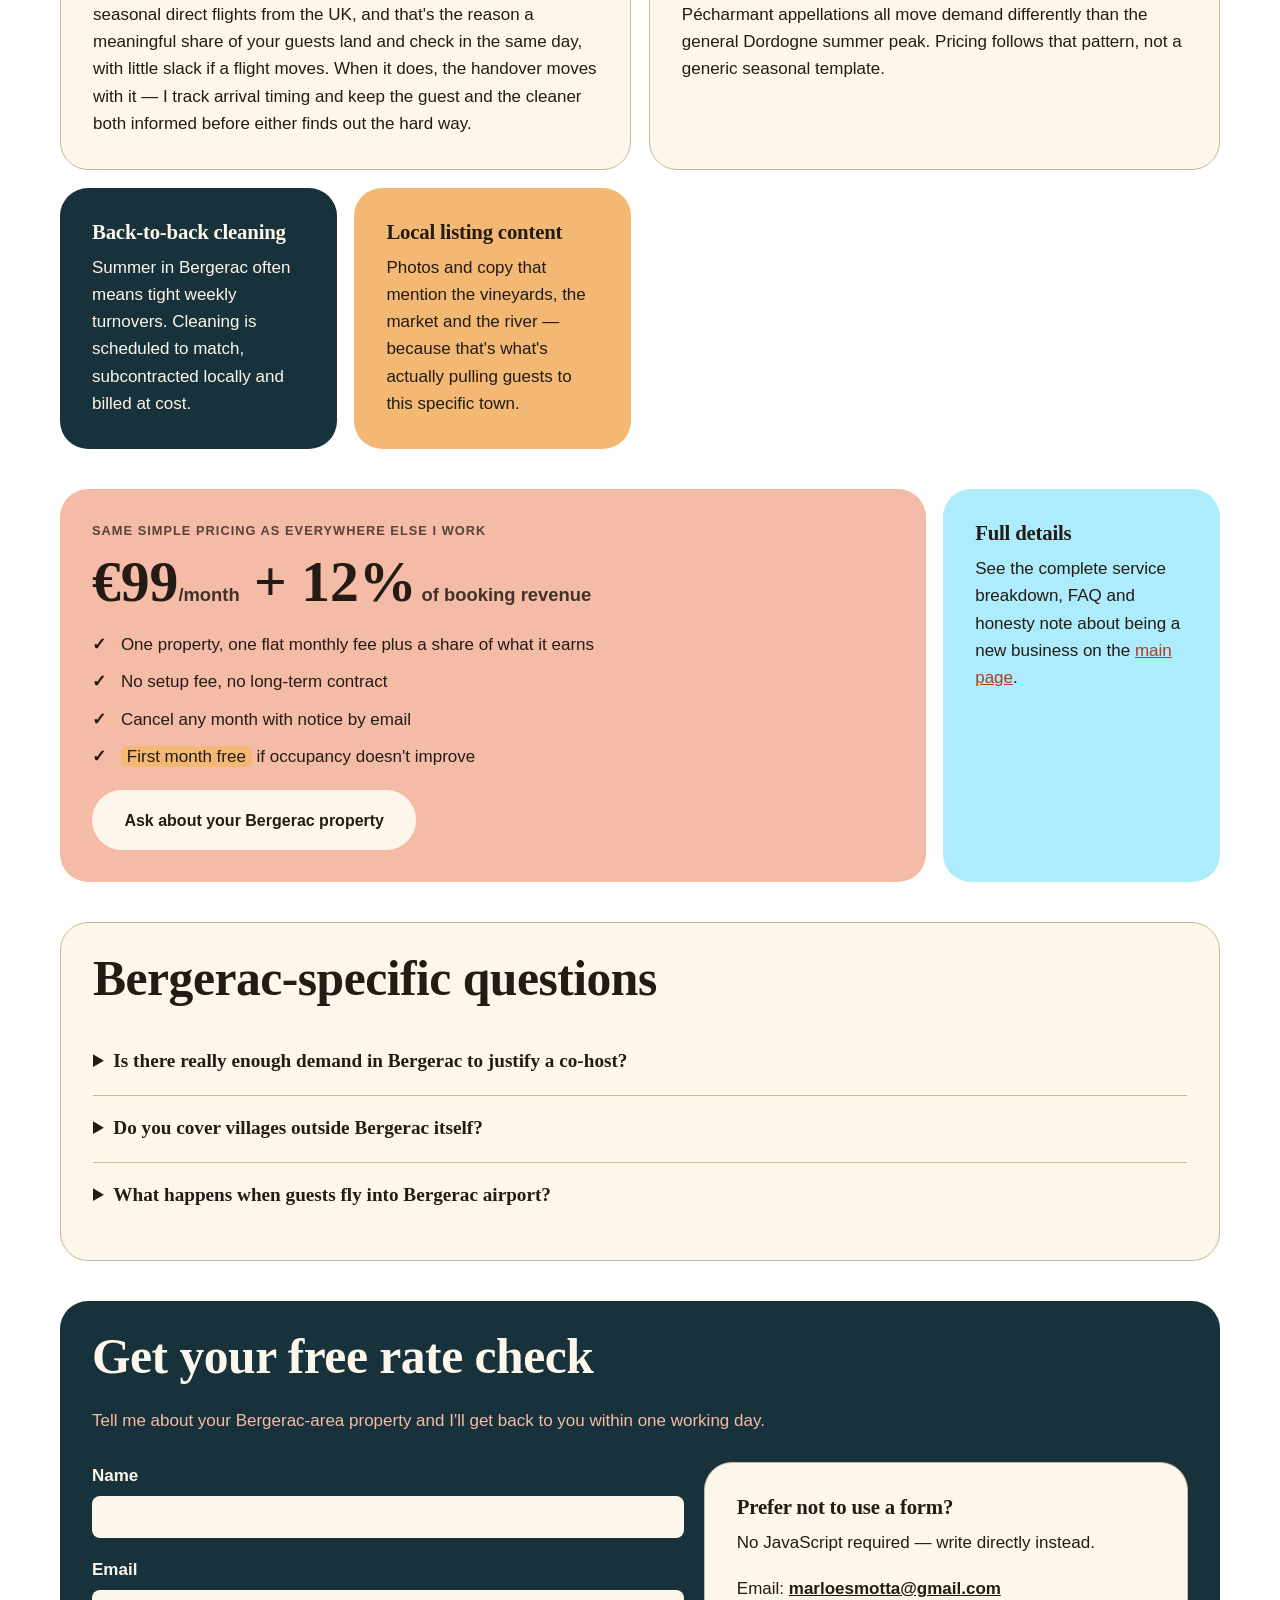
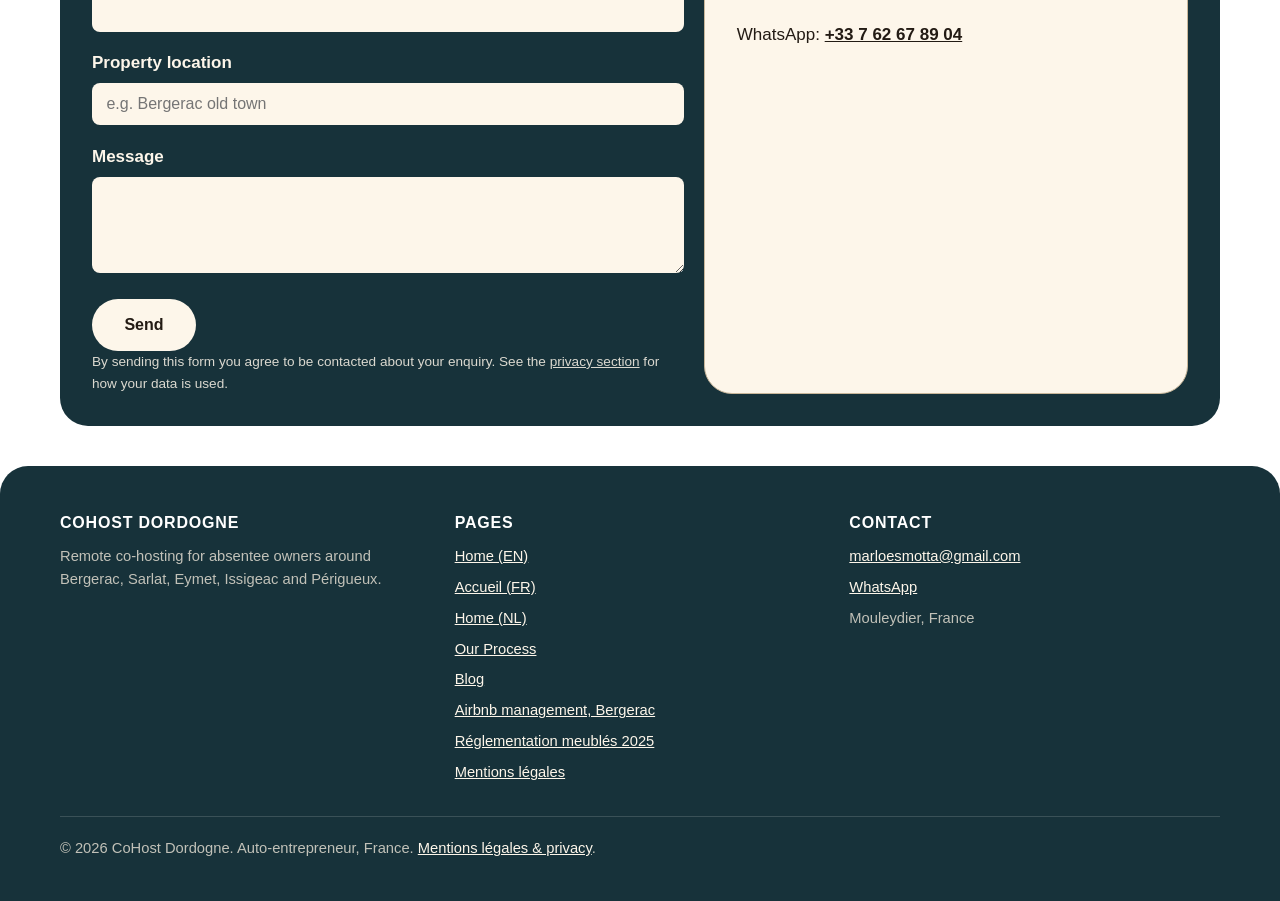
==== commit df828c62: "Add /blog/ section, launching with an Airbnb regulations & tax guide New English-language blog post " ====
--- a/airbnb-management-bergerac/index.html
+++ b/airbnb-management-bergerac/index.html
@@ -356,6 +356,7 @@
           <li><a href="/fr/">Accueil (FR)</a></li>
           <li><a href="/nl/">Home (NL)</a></li>
           <li><a href="/our-process/">Our Process</a></li>
+          <li><a href="/blog/">Blog</a></li>
           <li><a href="/airbnb-management-bergerac/">Airbnb management, Bergerac</a></li>
           <li><a href="/reglementation-meubles-tourisme-2025/">Réglementation meublés 2025</a></li>
           <li><a href="/mentions-legales/">Mentions légales</a></li>
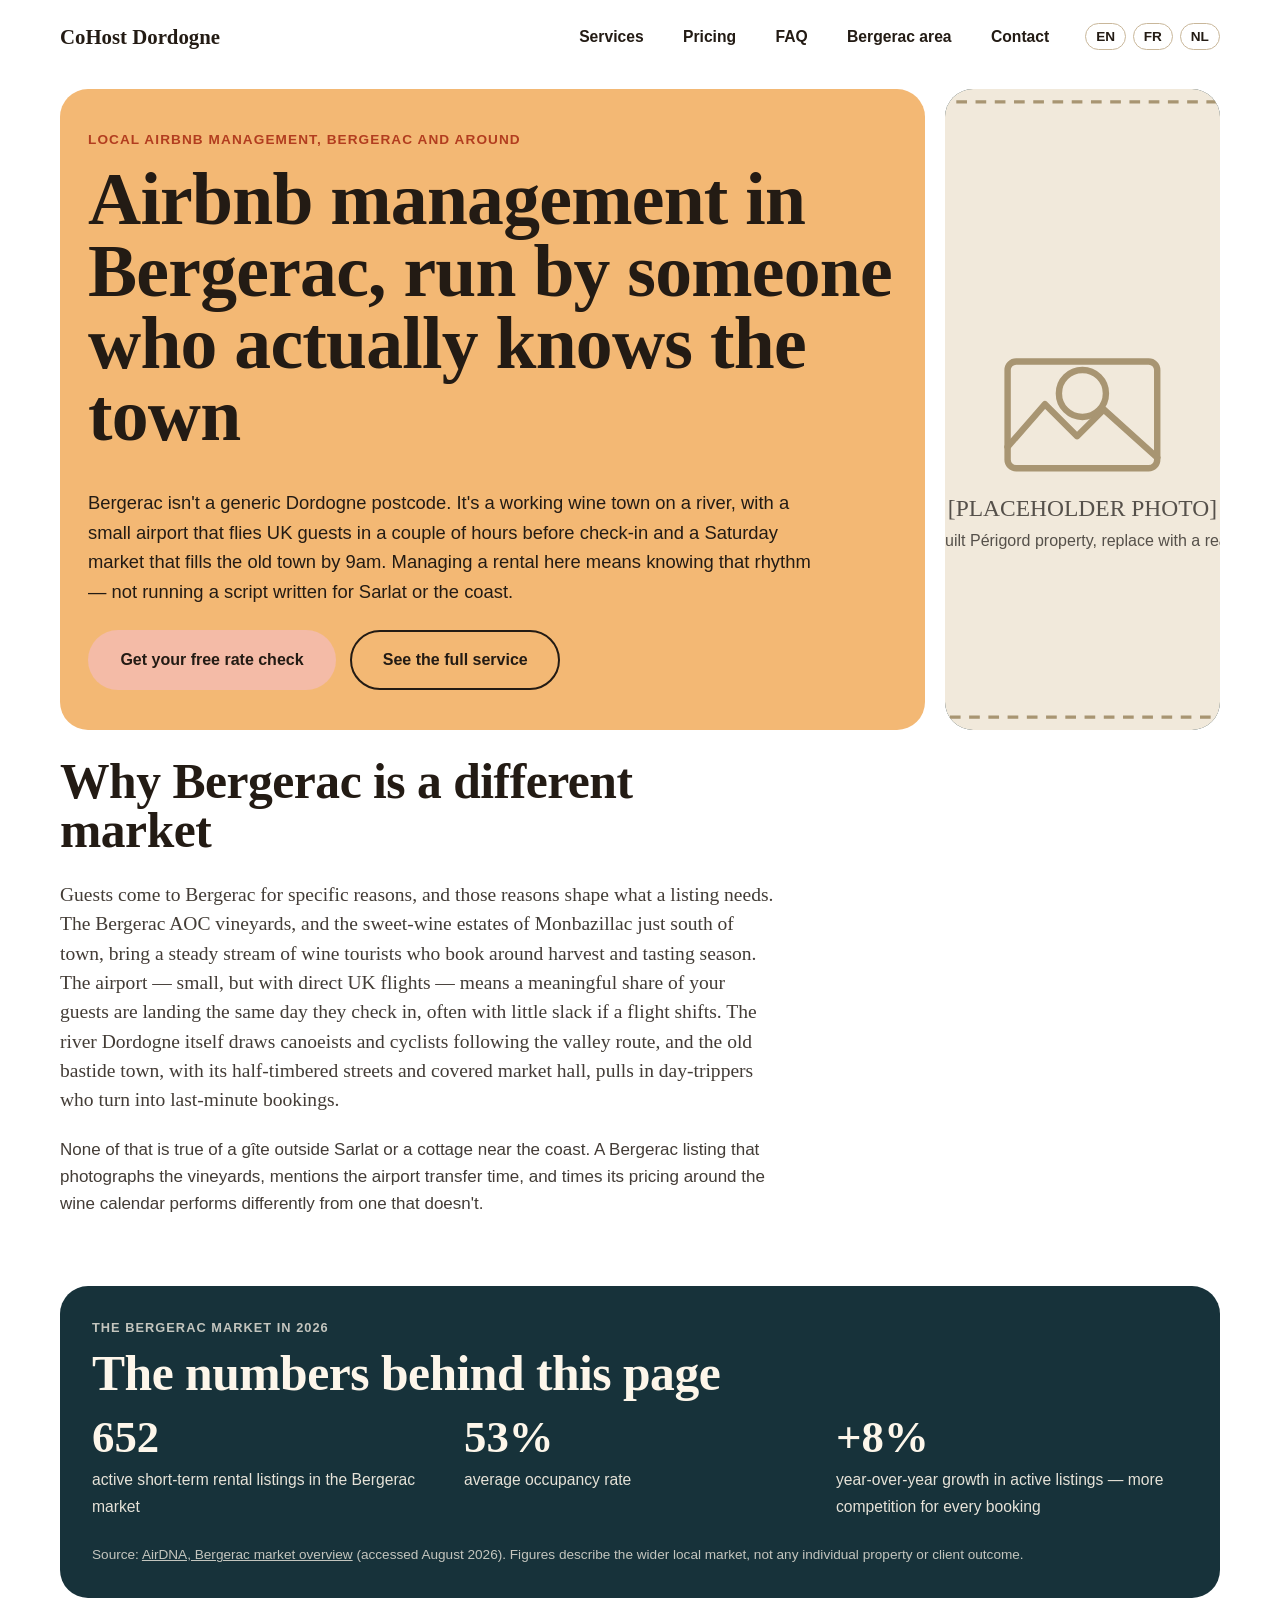
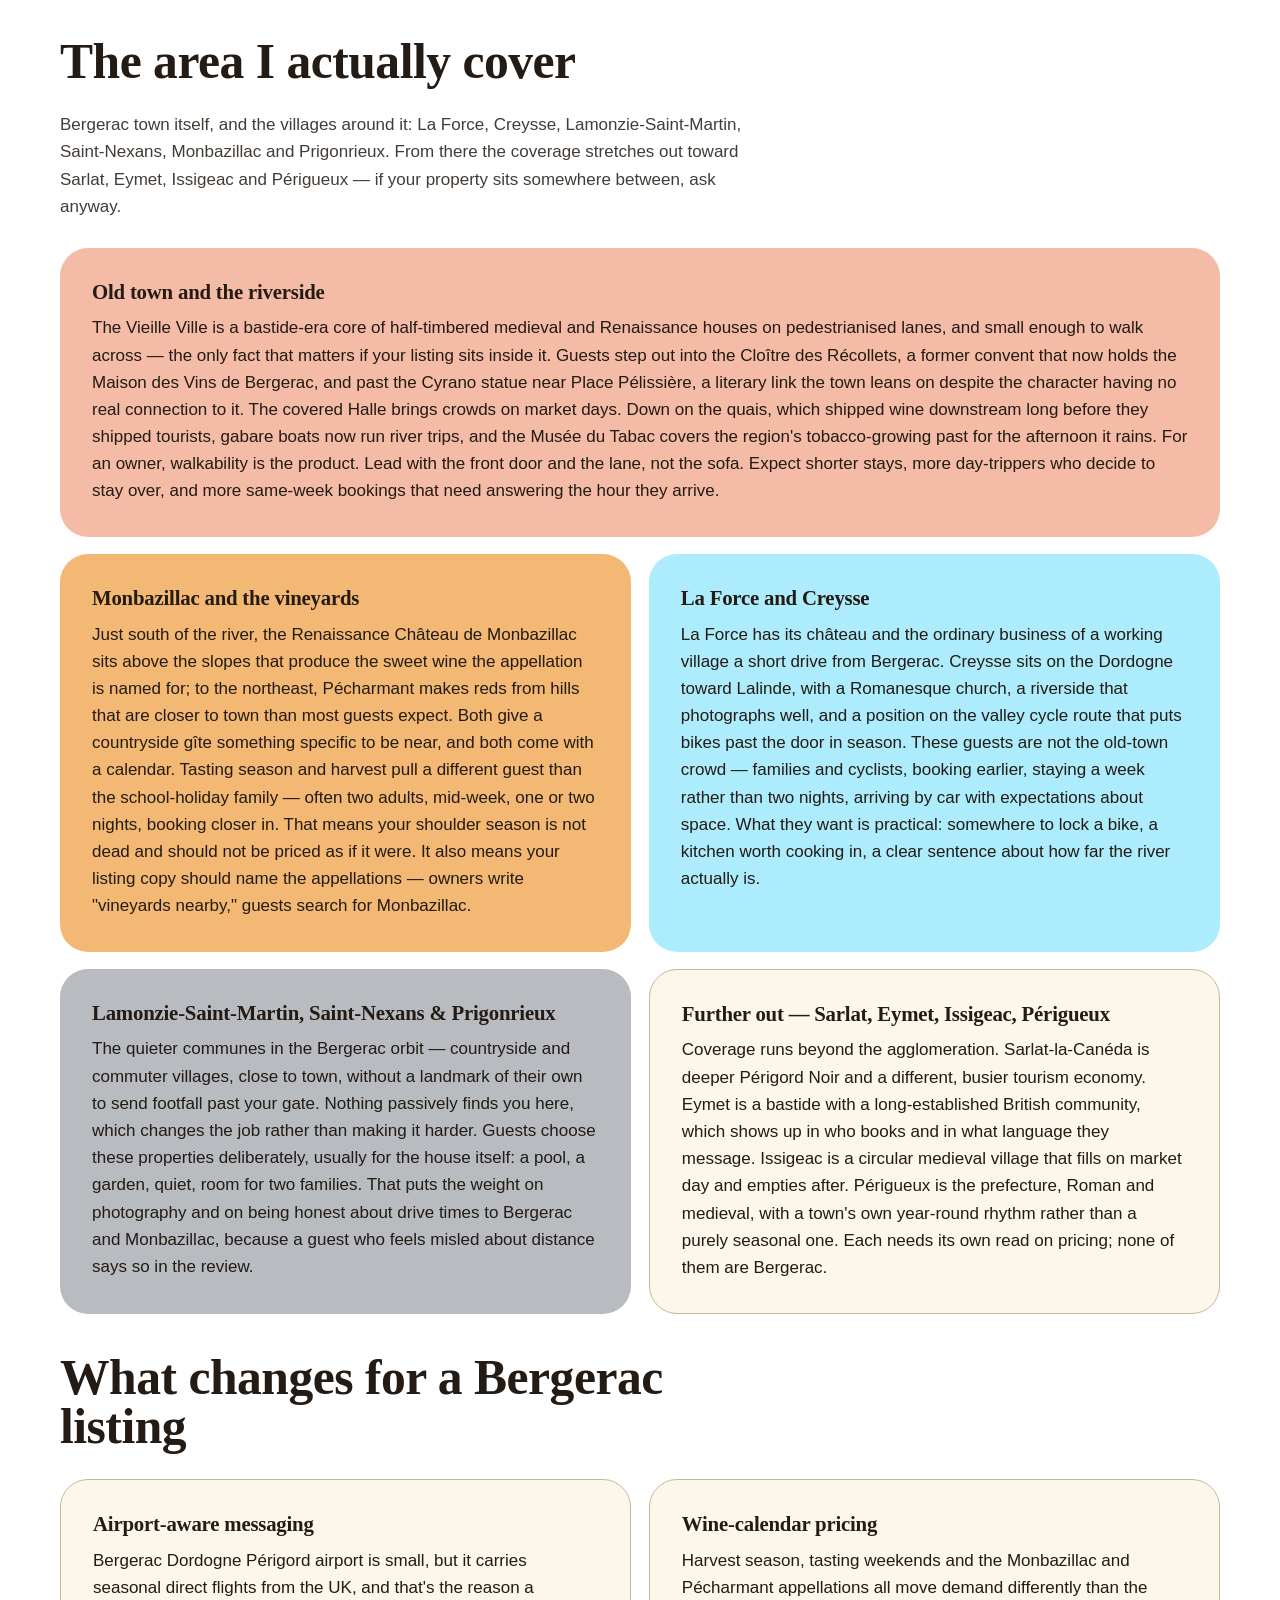
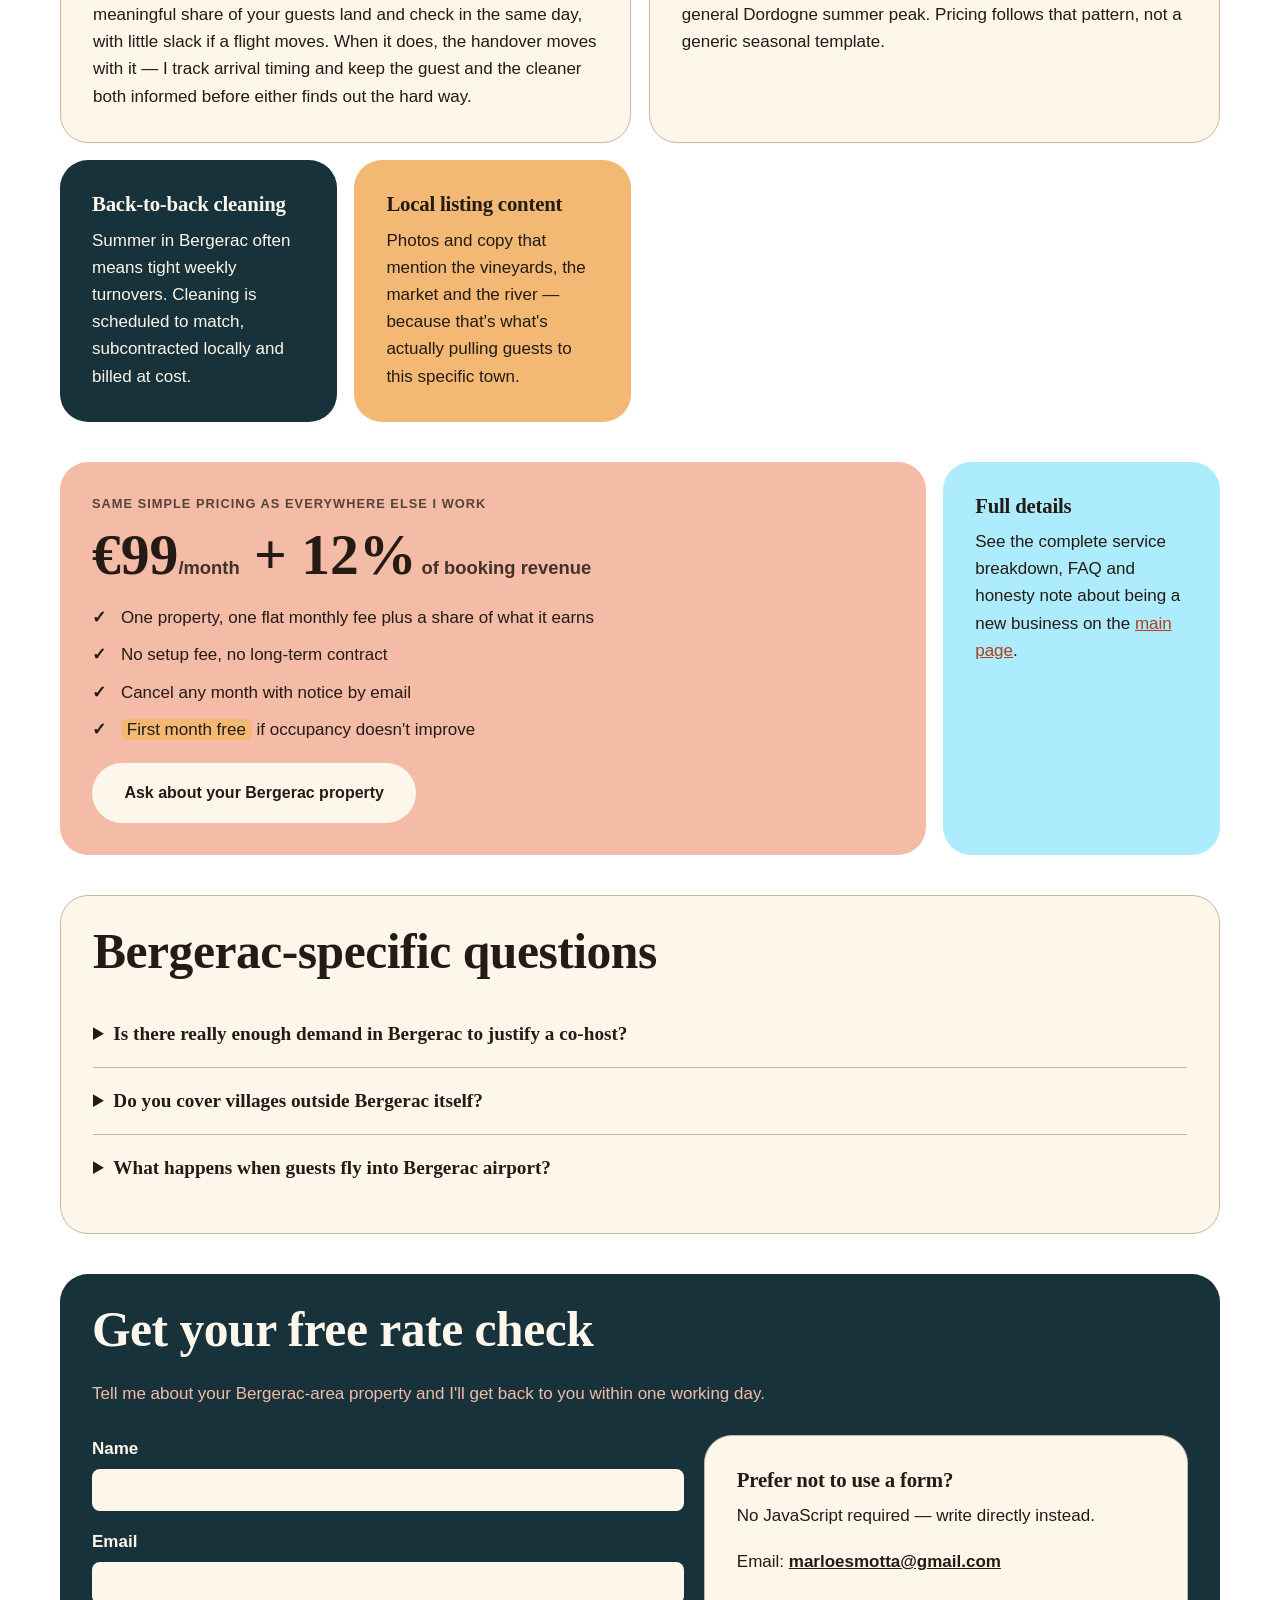
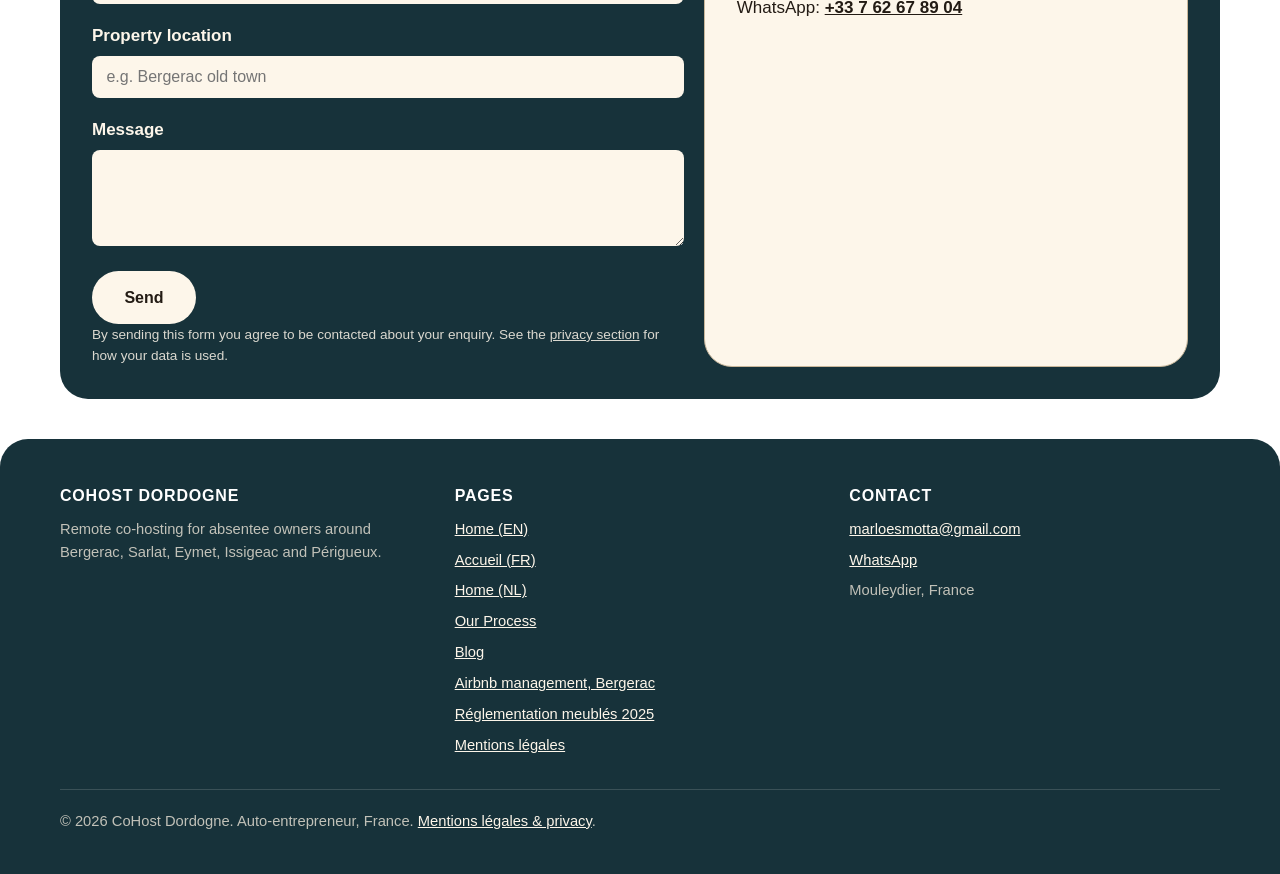
==== commit 18d0bd57: "Fix unverifiable market stats and stale tax threshold The homepage/Bergerac-page AirDNA stat block (" ====
--- a/airbnb-management-bergerac/index.html
+++ b/airbnb-management-bergerac/index.html
@@ -64,7 +64,7 @@
       "name": "Is there really enough demand in Bergerac to justify a co-host?",
       "acceptedAnswer": {
         "@type": "Answer",
-        "text": "The Bergerac market has around 405 active short-term rental listings averaging €13,632 a year, per AirDNA's 2026 data — enough volume that pricing and response time genuinely move the needle, and enough competition that a dated listing gets buried."
+        "text": "The Bergerac market has 652 active short-term rental listings and average occupancy around 53%, per AirDNA — enough volume that pricing and response time genuinely move the needle, and enough competition that a dated listing gets buried."
       }
     },
     {
@@ -172,19 +172,19 @@
           <h2 style="margin-bottom:0.75rem;">The numbers behind this page</h2>
           <div class="stat-block" style="margin-top:1rem;">
             <div>
-              <span class="stat-number">~405</span>
+              <span class="stat-number">652</span>
               <span class="stat-label">active short-term rental listings in the Bergerac market</span>
             </div>
             <div>
-              <span class="stat-number">€13,632</span>
-              <span class="stat-label">average annual revenue per listing</span>
+              <span class="stat-number">53%</span>
+              <span class="stat-label">average occupancy rate</span>
             </div>
             <div>
-              <span class="stat-number">−18.8%</span>
-              <span class="stat-label">yearly change in the 8+ guest segment, which still averages €27,566 — owners are leaving because the workload outgrew what they signed up for</span>
+              <span class="stat-number">+8%</span>
+              <span class="stat-label">year-over-year growth in active listings — more competition for every booking</span>
             </div>
           </div>
-          <p class="stat-source">Source: AirDNA, Bergerac market data, 2026. Figures describe the wider local market, not any individual property or client outcome.</p>
+          <p class="stat-source">Source: <a href="https://www.airdna.co/vacation-rental-data/app/fr/new-aquitaine/bergerac/overview">AirDNA, Bergerac market overview</a> (accessed August 2026). Figures describe the wider local market, not any individual property or client outcome.</p>
         </div>
       </div>
     </div>
@@ -278,7 +278,7 @@
         <div>
           <details class="faq-item">
             <summary>Is there really enough demand in Bergerac to justify a co-host?</summary>
-            <p>The Bergerac market has around 405 active short-term rental listings averaging €13,632 a year, per AirDNA's 2026 data — enough volume that pricing and response time genuinely move the needle, and enough competition that a dated listing gets buried.</p>
+            <p>The Bergerac market has 652 active short-term rental listings and average occupancy around 53%, per AirDNA — enough volume that pricing and response time genuinely move the needle, and enough competition that a dated listing gets buried.</p>
           </details>
           <details class="faq-item">
             <summary>Do you cover villages outside Bergerac itself?</summary>
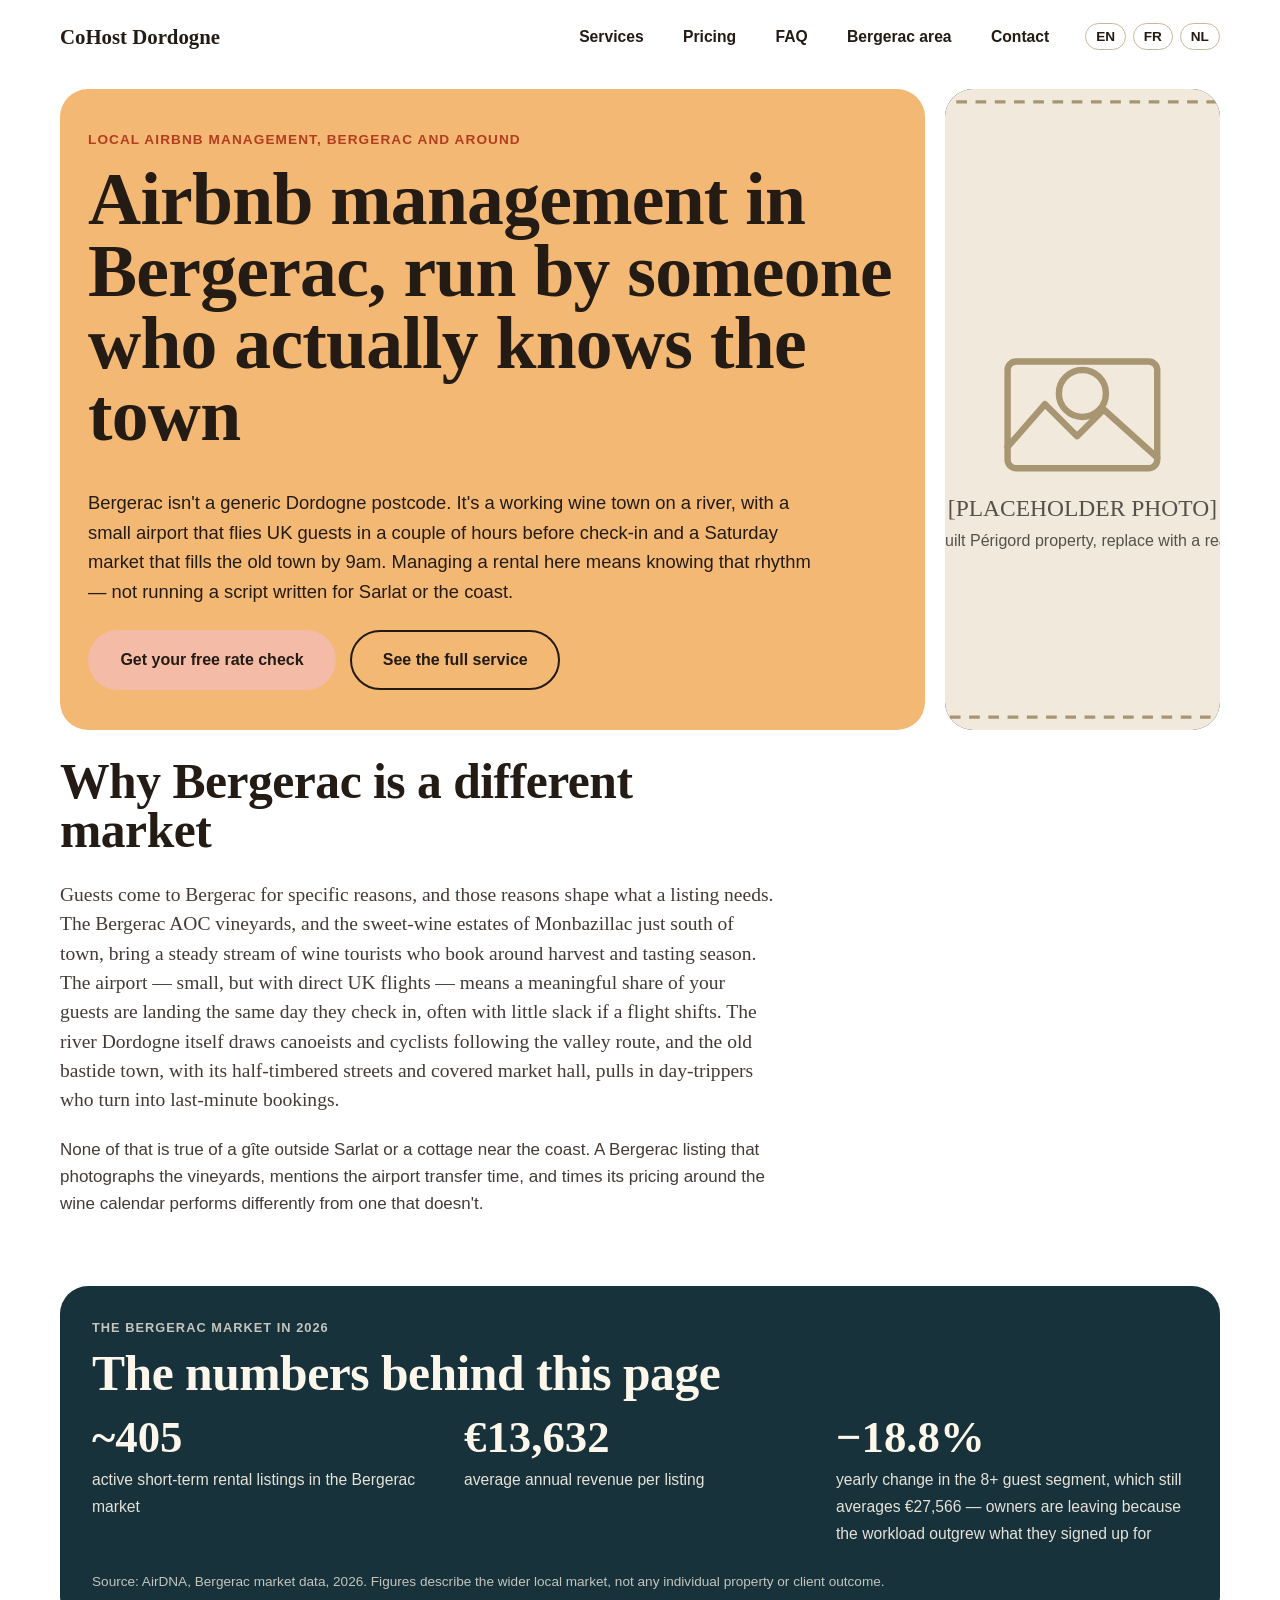
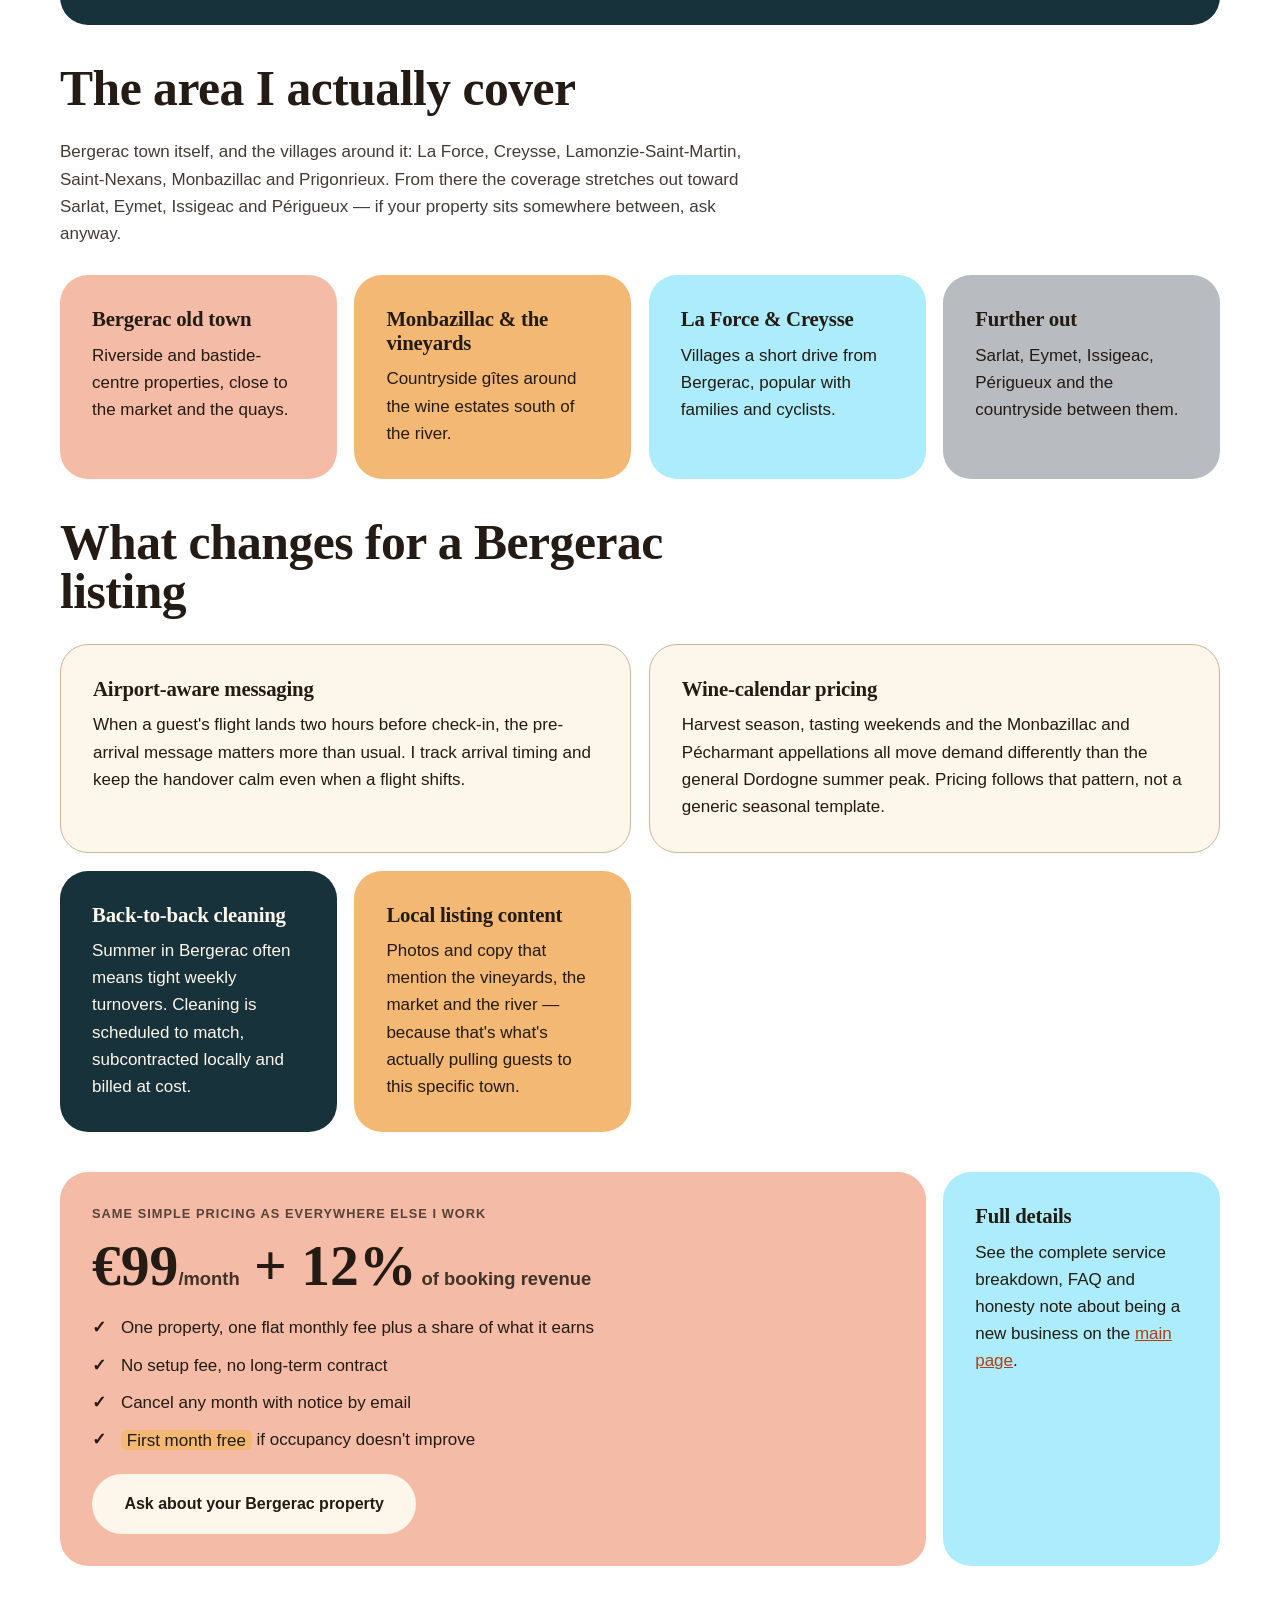
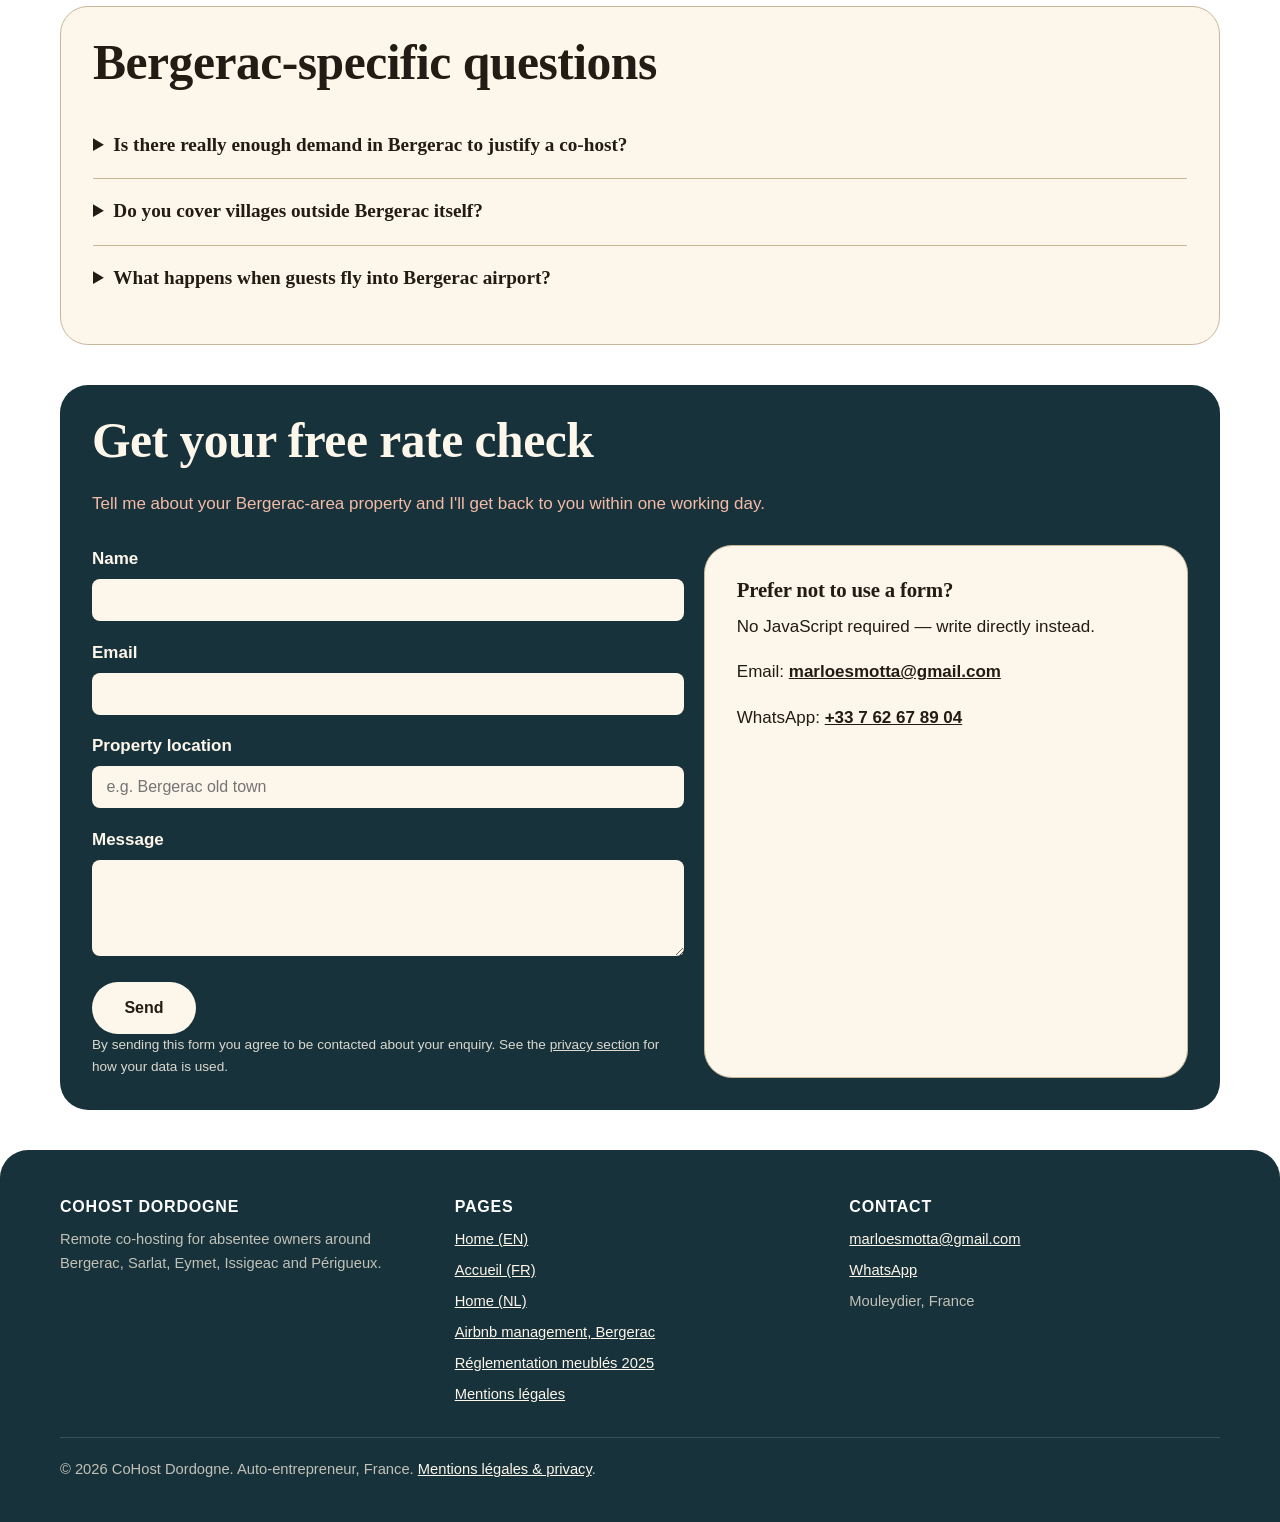
==== commit f10ff9a2: "Convert founder photo to WebP, fix lazy-loading, minify CSS, add caching - Serve founder.jpg as WebP" ====
--- a/airbnb-management-bergerac/index.html
+++ b/airbnb-management-bergerac/index.html
@@ -20,7 +20,7 @@
 <meta name="twitter:image" content="https://cohostdordogne.com/assets/images/placeholder-hero.svg">
 
 <link rel="icon" href="/favicon.svg" type="image/svg+xml">
-<link rel="stylesheet" href="/css/style.css">
+<link rel="stylesheet" href="/css/style.min.css?v=1">
 
 <style>
   body{margin:0;font-family:-apple-system,BlinkMacSystemFont,"Segoe UI",Roboto,Helvetica,Arial,sans-serif;color:#231b14;background:#ffffff}
@@ -64,7 +64,7 @@
       "name": "Is there really enough demand in Bergerac to justify a co-host?",
       "acceptedAnswer": {
         "@type": "Answer",
-        "text": "The Bergerac market has 652 active short-term rental listings and average occupancy around 53%, per AirDNA — enough volume that pricing and response time genuinely move the needle, and enough competition that a dated listing gets buried."
+        "text": "The Bergerac market has around 405 active short-term rental listings averaging €13,632 a year, per AirDNA's 2026 data — enough volume that pricing and response time genuinely move the needle, and enough competition that a dated listing gets buried."
       }
     },
     {
@@ -148,7 +148,7 @@
           </div>
         </div>
         <figure class="figure-placeholder hero-figure">
-          <img src="/assets/images/placeholder-hero.svg" alt="[PLACEHOLDER PHOTO] Bergerac old town or riverside, to be replaced with a real local photo" loading="lazy" width="800" height="600">
+          <img src="/assets/images/placeholder-hero.svg?v=1" alt="[PLACEHOLDER PHOTO] Bergerac old town or riverside, to be replaced with a real local photo" loading="eager" fetchpriority="high" width="800" height="600">
         </figure>
       </div>
     </div>
@@ -172,19 +172,19 @@
           <h2 style="margin-bottom:0.75rem;">The numbers behind this page</h2>
           <div class="stat-block" style="margin-top:1rem;">
             <div>
-              <span class="stat-number">652</span>
+              <span class="stat-number">~405</span>
               <span class="stat-label">active short-term rental listings in the Bergerac market</span>
             </div>
             <div>
-              <span class="stat-number">53%</span>
-              <span class="stat-label">average occupancy rate</span>
+              <span class="stat-number">€13,632</span>
+              <span class="stat-label">average annual revenue per listing</span>
             </div>
             <div>
-              <span class="stat-number">+8%</span>
-              <span class="stat-label">year-over-year growth in active listings — more competition for every booking</span>
+              <span class="stat-number">−18.8%</span>
+              <span class="stat-label">yearly change in the 8+ guest segment, which still averages €27,566 — owners are leaving because the workload outgrew what they signed up for</span>
             </div>
           </div>
-          <p class="stat-source">Source: <a href="https://www.airdna.co/vacation-rental-data/app/fr/new-aquitaine/bergerac/overview">AirDNA, Bergerac market overview</a> (accessed August 2026). Figures describe the wider local market, not any individual property or client outcome.</p>
+          <p class="stat-source">Source: AirDNA, Bergerac market data, 2026. Figures describe the wider local market, not any individual property or client outcome.</p>
         </div>
       </div>
     </div>
@@ -197,25 +197,21 @@
         <p>Bergerac town itself, and the villages around it: La Force, Creysse, Lamonzie-Saint-Martin, Saint-Nexans, Monbazillac and Prigonrieux. From there the coverage stretches out toward Sarlat, Eymet, Issigeac and Périgueux — if your property sits somewhere between, ask anyway.</p>
       </div>
       <div class="bento">
-        <div class="block block-coral span-4">
-          <h3>Old town and the riverside</h3>
-          <p>The Vieille Ville is a bastide-era core of half-timbered medieval and Renaissance houses on pedestrianised lanes, and small enough to walk across — the only fact that matters if your listing sits inside it. Guests step out into the Cloître des Récollets, a former convent that now holds the Maison des Vins de Bergerac, and past the Cyrano statue near Place Pélissière, a literary link the town leans on despite the character having no real connection to it. The covered Halle brings crowds on market days. Down on the quais, which shipped wine downstream long before they shipped tourists, gabare boats now run river trips, and the Musée du Tabac covers the region's tobacco-growing past for the afternoon it rains. For an owner, walkability is the product. Lead with the front door and the lane, not the sofa. Expect shorter stays, more day-trippers who decide to stay over, and more same-week bookings that need answering the hour they arrive.</p>
-        </div>
-        <div class="block block-apricot span-2">
-          <h3>Monbazillac and the vineyards</h3>
-          <p>Just south of the river, the Renaissance Château de Monbazillac sits above the slopes that produce the sweet wine the appellation is named for; to the northeast, Pécharmant makes reds from hills that are closer to town than most guests expect. Both give a countryside gîte something specific to be near, and both come with a calendar. Tasting season and harvest pull a different guest than the school-holiday family — often two adults, mid-week, one or two nights, booking closer in. That means your shoulder season is not dead and should not be priced as if it were. It also means your listing copy should name the appellations — owners write "vineyards nearby," guests search for Monbazillac.</p>
-        </div>
-        <div class="block block-sky span-2">
-          <h3>La Force and Creysse</h3>
-          <p>La Force has its château and the ordinary business of a working village a short drive from Bergerac. Creysse sits on the Dordogne toward Lalinde, with a Romanesque church, a riverside that photographs well, and a position on the valley cycle route that puts bikes past the door in season. These guests are not the old-town crowd — families and cyclists, booking earlier, staying a week rather than two nights, arriving by car with expectations about space. What they want is practical: somewhere to lock a bike, a kitchen worth cooking in, a clear sentence about how far the river actually is.</p>
-        </div>
-        <div class="block block-mist span-2">
-          <h3>Lamonzie-Saint-Martin, Saint-Nexans &amp; Prigonrieux</h3>
-          <p>The quieter communes in the Bergerac orbit — countryside and commuter villages, close to town, without a landmark of their own to send footfall past your gate. Nothing passively finds you here, which changes the job rather than making it harder. Guests choose these properties deliberately, usually for the house itself: a pool, a garden, quiet, room for two families. That puts the weight on photography and on being honest about drive times to Bergerac and Monbazillac, because a guest who feels misled about distance says so in the review.</p>
-        </div>
-        <div class="block block-cream span-2">
-          <h3>Further out — Sarlat, Eymet, Issigeac, Périgueux</h3>
-          <p>Coverage runs beyond the agglomeration. Sarlat-la-Canéda is deeper Périgord Noir and a different, busier tourism economy. Eymet is a bastide with a long-established British community, which shows up in who books and in what language they message. Issigeac is a circular medieval village that fills on market day and empties after. Périgueux is the prefecture, Roman and medieval, with a town's own year-round rhythm rather than a purely seasonal one. Each needs its own read on pricing; none of them are Bergerac.</p>
+        <div class="block block-coral span-1">
+          <h3>Bergerac old town</h3>
+          <p>Riverside and bastide-centre properties, close to the market and the quays.</p>
+        </div>
+        <div class="block block-apricot span-1">
+          <h3>Monbazillac &amp; the vineyards</h3>
+          <p>Countryside gîtes around the wine estates south of the river.</p>
+        </div>
+        <div class="block block-sky span-1">
+          <h3>La Force &amp; Creysse</h3>
+          <p>Villages a short drive from Bergerac, popular with families and cyclists.</p>
+        </div>
+        <div class="block block-mist span-1">
+          <h3>Further out</h3>
+          <p>Sarlat, Eymet, Issigeac, Périgueux and the countryside between them.</p>
         </div>
       </div>
     </div>
@@ -229,7 +225,7 @@
       <div class="bento">
         <div class="block block-cream span-2">
           <h3>Airport-aware messaging</h3>
-          <p>Bergerac Dordogne Périgord airport is small, but it carries seasonal direct flights from the UK, and that's the reason a meaningful share of your guests land and check in the same day, with little slack if a flight moves. When it does, the handover moves with it — I track arrival timing and keep the guest and the cleaner both informed before either finds out the hard way.</p>
+          <p>When a guest's flight lands two hours before check-in, the pre-arrival message matters more than usual. I track arrival timing and keep the handover calm even when a flight shifts.</p>
         </div>
         <div class="block block-cream span-2">
           <h3>Wine-calendar pricing</h3>
@@ -278,7 +274,7 @@
         <div>
           <details class="faq-item">
             <summary>Is there really enough demand in Bergerac to justify a co-host?</summary>
-            <p>The Bergerac market has 652 active short-term rental listings and average occupancy around 53%, per AirDNA — enough volume that pricing and response time genuinely move the needle, and enough competition that a dated listing gets buried.</p>
+            <p>The Bergerac market has around 405 active short-term rental listings averaging €13,632 a year, per AirDNA's 2026 data — enough volume that pricing and response time genuinely move the needle, and enough competition that a dated listing gets buried.</p>
           </details>
           <details class="faq-item">
             <summary>Do you cover villages outside Bergerac itself?</summary>
@@ -355,8 +351,6 @@
           <li><a href="/">Home (EN)</a></li>
           <li><a href="/fr/">Accueil (FR)</a></li>
           <li><a href="/nl/">Home (NL)</a></li>
-          <li><a href="/our-process/">Our Process</a></li>
-          <li><a href="/blog/">Blog</a></li>
           <li><a href="/airbnb-management-bergerac/">Airbnb management, Bergerac</a></li>
           <li><a href="/reglementation-meubles-tourisme-2025/">Réglementation meublés 2025</a></li>
           <li><a href="/mentions-legales/">Mentions légales</a></li>
--- a/css/style.min.css
+++ b/css/style.min.css
@@ -0,0 +1 @@
+:root{--color-cream:#fdf6ea;--color-mist:#b8bbc0;--color-stone-line:#c9b79a;--color-coral:#f4bba7;--color-coral-text:#b23d1f;--color-coral-solid:#d54b23;--color-apricot:#f3b874;--color-sky:#acecfc;--color-teal-dark:#17323a;--color-teal-mid:#1f4048;--color-ink:#231b14;--color-white:#ffffff;--color-focus:#1d5fd6;--font-serif:Georgia,"Iowan Old Style","Palatino Linotype","Book Antiqua",serif;--font-sans:-apple-system,BlinkMacSystemFont,"Segoe UI",Roboto,Helvetica,Arial,sans-serif;--max-width:1200px;--radius-lg:28px;--radius:14px;--radius-sm:8px}*{box-sizing:border-box}html{-webkit-text-size-adjust:100%}body{margin:0;font-family:var(--font-sans);color:var(--color-ink);background:var(--color-white);line-height:1.6;font-size:1.0625rem}img{max-width:100%;height:auto;display:block}h1,h2,h3{font-family:var(--font-serif);font-weight:700;color:var(--color-ink);line-height:.98;letter-spacing:-.01em;margin:0 0 .5em}h1{font-size:clamp(2.4rem, 7vw, 4.6rem)}h2{font-size:clamp(1.9rem, 4.6vw, 3.1rem);margin-top:0}h3{font-size:1.3rem;line-height:1.15}p{margin:0 0 1.1em}a{color:var(--color-coral-text)}a:hover{color:var(--color-coral)}a:focus-visible,button:focus-visible,input:focus-visible,summary:focus-visible,textarea:focus-visible{outline:3px solid var(--color-focus);outline-offset:2px}.skip-link{position:absolute;left:-999px;top:0;background:var(--color-white);color:var(--color-ink);padding:.75em 1.2em;z-index:100;border-radius:0 0 var(--radius-sm) 0}.skip-link:focus{left:0}.container{max-width:var(--max-width);margin:0 auto;padding:0 1.25rem}.site-header{background:var(--color-white)}.header-inner{display:flex;align-items:center;justify-content:space-between;padding:1.25rem 1.25rem .75rem;max-width:var(--max-width);margin:0 auto;gap:.75rem;flex-wrap:wrap}.logo{font-family:var(--font-serif);font-weight:700;font-size:1.3rem;color:var(--color-ink);text-decoration:none;white-space:nowrap}@media (min-width:30rem){.logo{font-size:1.5rem}}.main-nav{display:flex;align-items:center;gap:1.25rem}.nav-links{display:none;list-style:none;margin:0;padding:0;gap:.5rem}.nav-links a{text-decoration:none;color:var(--color-ink);font-weight:600;font-size:.98rem;padding:.5em 1em;border-radius:999px}.nav-links a:hover,.nav-links a[aria-current=page]{background:var(--color-mist);color:var(--color-ink)}.lang-switch{display:flex;gap:.4rem;list-style:none;margin:0;padding:0;font-size:.85rem}.lang-switch a{text-decoration:none;padding:.35em .75em;border-radius:999px;border:1px solid var(--color-stone-line);color:var(--color-ink);font-weight:700}.lang-switch a[aria-current=true]{background:var(--color-teal-dark);color:var(--color-cream);border-color:var(--color-teal-dark)}.nav-toggle{display:block;position:relative}.nav-toggle summary{cursor:pointer;list-style:none;width:3rem;height:3rem;border-radius:50%;background:var(--color-teal-dark);display:flex;align-items:center;justify-content:center;position:relative;z-index:60}.nav-toggle summary::-webkit-details-marker{display:none}.dots-icon{width:16px;height:16px;display:grid;grid-template-columns:repeat(3,1fr);gap:2px}.dots-icon span{background:var(--color-cream);border-radius:50%;width:100%;height:100%}.icon-open{display:none;color:var(--color-cream);font-size:1.3rem;line-height:1}.nav-toggle[open] .icon-closed{display:none}.nav-toggle[open] .icon-open{display:block}.nav-overlay{position:fixed;inset:4vh 4vw;z-index:50;background:var(--color-teal-dark);border-radius:var(--radius-lg);padding:5rem 2rem 2rem;display:flex;flex-direction:column;gap:1rem;overflow-y:auto;box-shadow:0 20px 60px rgba(0,0,0,.35)}.nav-overlay .overlay-links{list-style:none;margin:0 0 2rem;padding:0;display:flex;flex-direction:column;gap:.5rem}.nav-overlay .overlay-links a{font-family:var(--font-sans);font-weight:700;font-size:clamp(1.7rem, 8vw, 2.4rem);color:var(--color-cream);text-decoration:none;display:inline-block}.nav-overlay .overlay-links a:hover{color:var(--color-apricot)}.nav-overlay .lang-switch a{border-color:rgba(250,243,231,.4);color:var(--color-cream)}.nav-overlay .lang-switch a[aria-current=true]{background:var(--color-apricot);border-color:var(--color-apricot);color:var(--color-ink)}@media (min-width:60rem){.nav-toggle{display:none}.nav-links{display:flex}}.btn{display:inline-block;font-family:var(--font-sans);font-weight:700;font-size:1rem;padding:.95em 1.9em;border-radius:999px;text-decoration:none;border:2px solid transparent;cursor:pointer}.btn-primary{background:var(--color-coral);color:var(--color-ink)}.btn-primary:hover{background:var(--color-coral-text);color:var(--color-cream)}.btn-dark{background:var(--color-teal-dark);color:var(--color-cream)}.btn-dark:hover{background:var(--color-teal-mid);color:var(--color-cream)}.btn-secondary{background:0 0;border-color:var(--color-ink);color:var(--color-ink)}.btn-secondary:hover{background:rgba(35,27,20,.06)}.btn-on-dark{background:var(--color-cream);color:var(--color-ink)}.btn-on-dark:hover{background:var(--color-apricot)}.section{padding:1.25rem 0}.section-intro{max-width:42em;margin-bottom:1.75rem}.section-intro p{color:var(--color-ink);opacity:.85}.block-dark .section-intro p{color:var(--color-coral);opacity:1}.bento{display:grid;gap:1.1rem;grid-template-columns:1fr}@media (min-width:40rem){.bento{grid-template-columns:repeat(4,1fr)}.span-2{grid-column:span 2}.span-3{grid-column:span 3}.span-4{grid-column:span 4}}.block{border-radius:var(--radius-lg);padding:2rem}.block-flush{padding:0;overflow:hidden}.block-cream{background:var(--color-cream);color:var(--color-ink);border:1px solid var(--color-stone-line)}.block-mist{background:var(--color-mist);color:var(--color-ink)}.block-apricot{background:var(--color-apricot);color:var(--color-ink)}.block-sky{background:var(--color-sky);color:var(--color-ink)}.block-coral{background:var(--color-coral);color:var(--color-ink)}.block-dark{background:var(--color-teal-dark);color:var(--color-cream)}.block-dark a:not(.btn){color:inherit;text-decoration-underline-offset:3px}.block h2,.block h3{color:inherit}.block p:last-child{margin-bottom:0}.block-eyebrow{text-transform:uppercase;letter-spacing:.08em;font-size:.8rem;font-weight:700;opacity:.75;margin-bottom:.75rem}.accent-copy{font-family:var(--font-serif);font-size:1.15em;line-height:1.5}.accent-copy--teal{color:var(--color-teal-dark)}.accent-copy--coral{color:var(--color-coral-text)}.tag-pill{display:inline-block;border-radius:8px;padding:.3em .7em;font-size:.85rem;font-weight:700;background:rgba(35,27,20,.08);color:inherit;margin:0 .4em .4em 0}.block-dark .tag-pill{background:rgba(250,243,231,.18)}.tag-list{margin-top:1rem}.hl{background:var(--color-coral);color:var(--color-ink);padding:.05em .35em;border-radius:6px;box-decoration-break:clone;-webkit-box-decoration-break:clone}.hl-apricot{background:var(--color-apricot)}.hl-sky{background:var(--color-sky)}.hero{padding:1.5rem 0 .5rem}.hero-inner{display:grid;gap:1.25rem;grid-template-columns:1fr}@media (min-width:40rem){.hero-inner{grid-template-columns:repeat(4,1fr)}}.hero-main{border-radius:var(--radius-lg);background:var(--color-apricot);padding:2.5rem 1.75rem}@media (min-width:40rem){.hero-main{grid-column:span 3;padding:3.5rem}.hero-figure{grid-column:span 1}}.hero-eyebrow{text-transform:uppercase;letter-spacing:.08em;font-size:.85rem;color:var(--color-coral-text);font-weight:700;margin-bottom:.75rem}.hero-lede{font-size:1.15rem;max-width:40em}.hero-ctas{display:flex;flex-wrap:wrap;gap:.9rem;margin-top:1.5rem}.hero-figure{border-radius:var(--radius-lg);overflow:hidden;background:var(--color-teal-dark);display:flex;align-items:stretch}.hero-figure img{width:100%;height:100%;object-fit:cover}.stat-block{display:grid;gap:1.25rem}@media (min-width:40rem){.stat-block{grid-template-columns:repeat(3,1fr)}}.stat-number{font-family:var(--font-serif);font-weight:700;font-size:clamp(2.2rem, 5vw, 2.8rem);display:block;line-height:1;margin-bottom:.4rem}.stat-label{opacity:.9;font-size:.98rem}.stat-source{font-size:.85rem;opacity:.75;margin-top:1.5rem;margin-bottom:0}.price-figure{font-family:var(--font-serif);font-weight:700;font-size:clamp(2.6rem, 7vw, 3.6rem);line-height:1;margin-bottom:1rem}.price-figure span{font-size:1.15rem;font-family:var(--font-sans);font-weight:600;opacity:.85}.pricing-list{list-style:none;margin:1.25rem 0;padding:0}.pricing-list li{padding-left:1.7em;position:relative;margin-bottom:.6em}.pricing-list li::before{content:"✓";position:absolute;left:0;font-weight:700}.figure-placeholder{margin:0;height:100%}.figure-placeholder img{width:100%;height:100%;min-height:220px;object-fit:cover}.figure-caption{font-size:.85rem;opacity:.8;margin-top:.6rem}.steps{list-style:none;margin:0;padding:0;counter-reset:step;display:grid;gap:1.1rem}@media (min-width:40rem){.steps{grid-template-columns:repeat(4,1fr)}}.steps li{counter-increment:step;padding-top:2.75rem;position:relative}.steps li::before{content:counter(step);position:absolute;top:0;left:0;font-family:var(--font-serif);font-weight:700;font-size:1.3rem;color:var(--color-cream);background:var(--color-coral-solid);width:2.25rem;height:2.25rem;border-radius:50%;display:flex;align-items:center;justify-content:center}.faq-item{border-bottom:1px solid var(--color-stone-line);padding:1.1rem 0}.faq-item:last-child{border-bottom:none}.faq-item summary{cursor:pointer;font-family:var(--font-serif);font-weight:700;font-size:1.2rem;color:var(--color-ink)}.faq-item[open] summary{margin-bottom:.6rem}.contact-grid{display:grid;gap:1.25rem}@media (min-width:50rem){.contact-grid{grid-template-columns:1.1fr 0.9fr}}.form-field{margin-bottom:1.1rem}.form-field label{display:block;font-weight:700;margin-bottom:.4em}.form-field input,.form-field select,.form-field textarea{width:100%;padding:.75em .9em;border:none;border-radius:var(--radius-sm);font-family:inherit;font-size:1rem;background:var(--color-cream);color:var(--color-ink)}.form-note{font-size:.85rem;opacity:.85}.fallback-contact a{font-weight:700}.site-footer{background:var(--color-teal-dark);color:rgba(251,242,227,.75);padding:3rem 0 1.5rem;font-size:.92rem;margin-top:1.25rem;border-radius:var(--radius-lg) var(--radius-lg) 0 0}.site-footer a{color:var(--color-cream)}.footer-grid{display:grid;gap:1.5rem;margin-bottom:1.5rem}@media (min-width:40rem){.footer-grid{grid-template-columns:repeat(3,1fr)}}.footer-grid h3{color:var(--color-white);font-size:1rem;font-family:var(--font-sans);text-transform:uppercase;letter-spacing:.05em;margin-bottom:.75rem}.footer-grid ul{list-style:none;margin:0;padding:0}.footer-grid li{margin-bottom:.5em}.footer-bottom{border-top:1px solid rgba(255,255,255,.15);padding-top:1.25rem}.visually-hidden{position:absolute;width:1px;height:1px;overflow:hidden;clip:rect(0,0,0,0);white-space:nowrap}
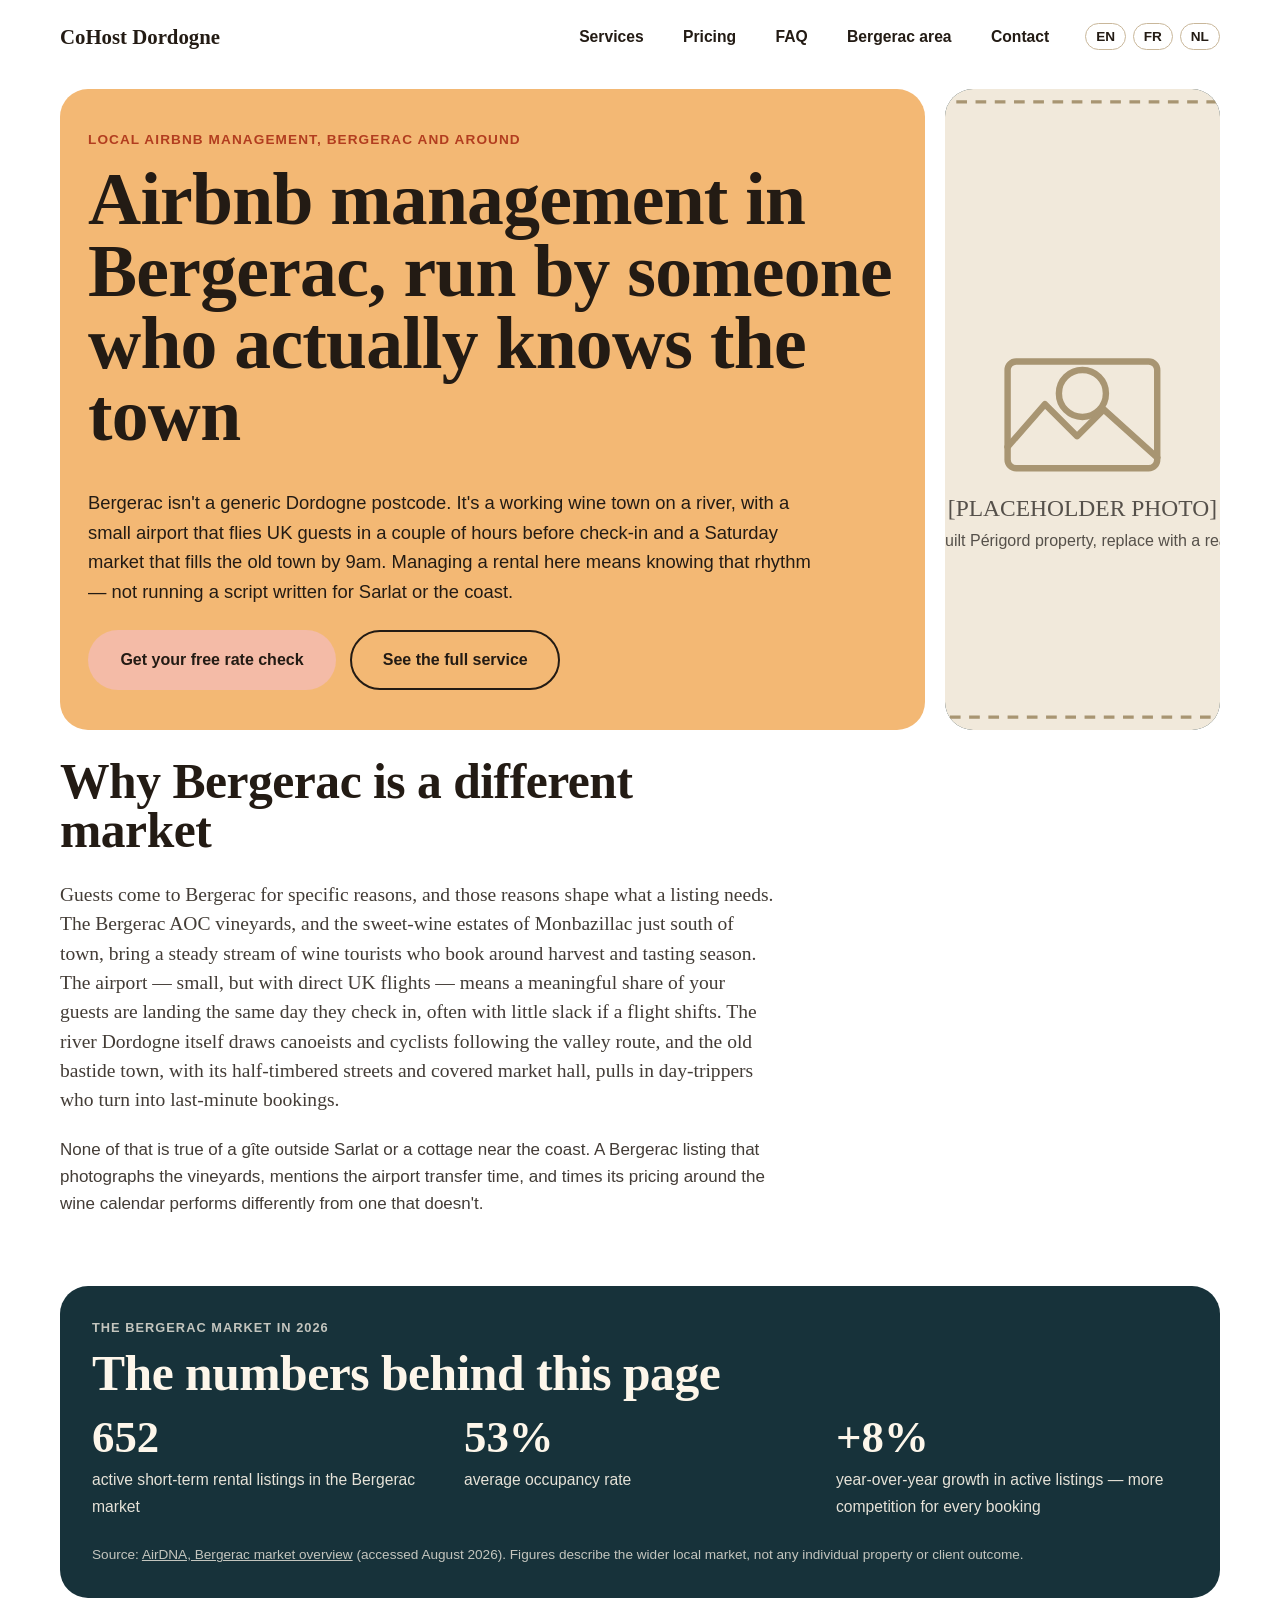
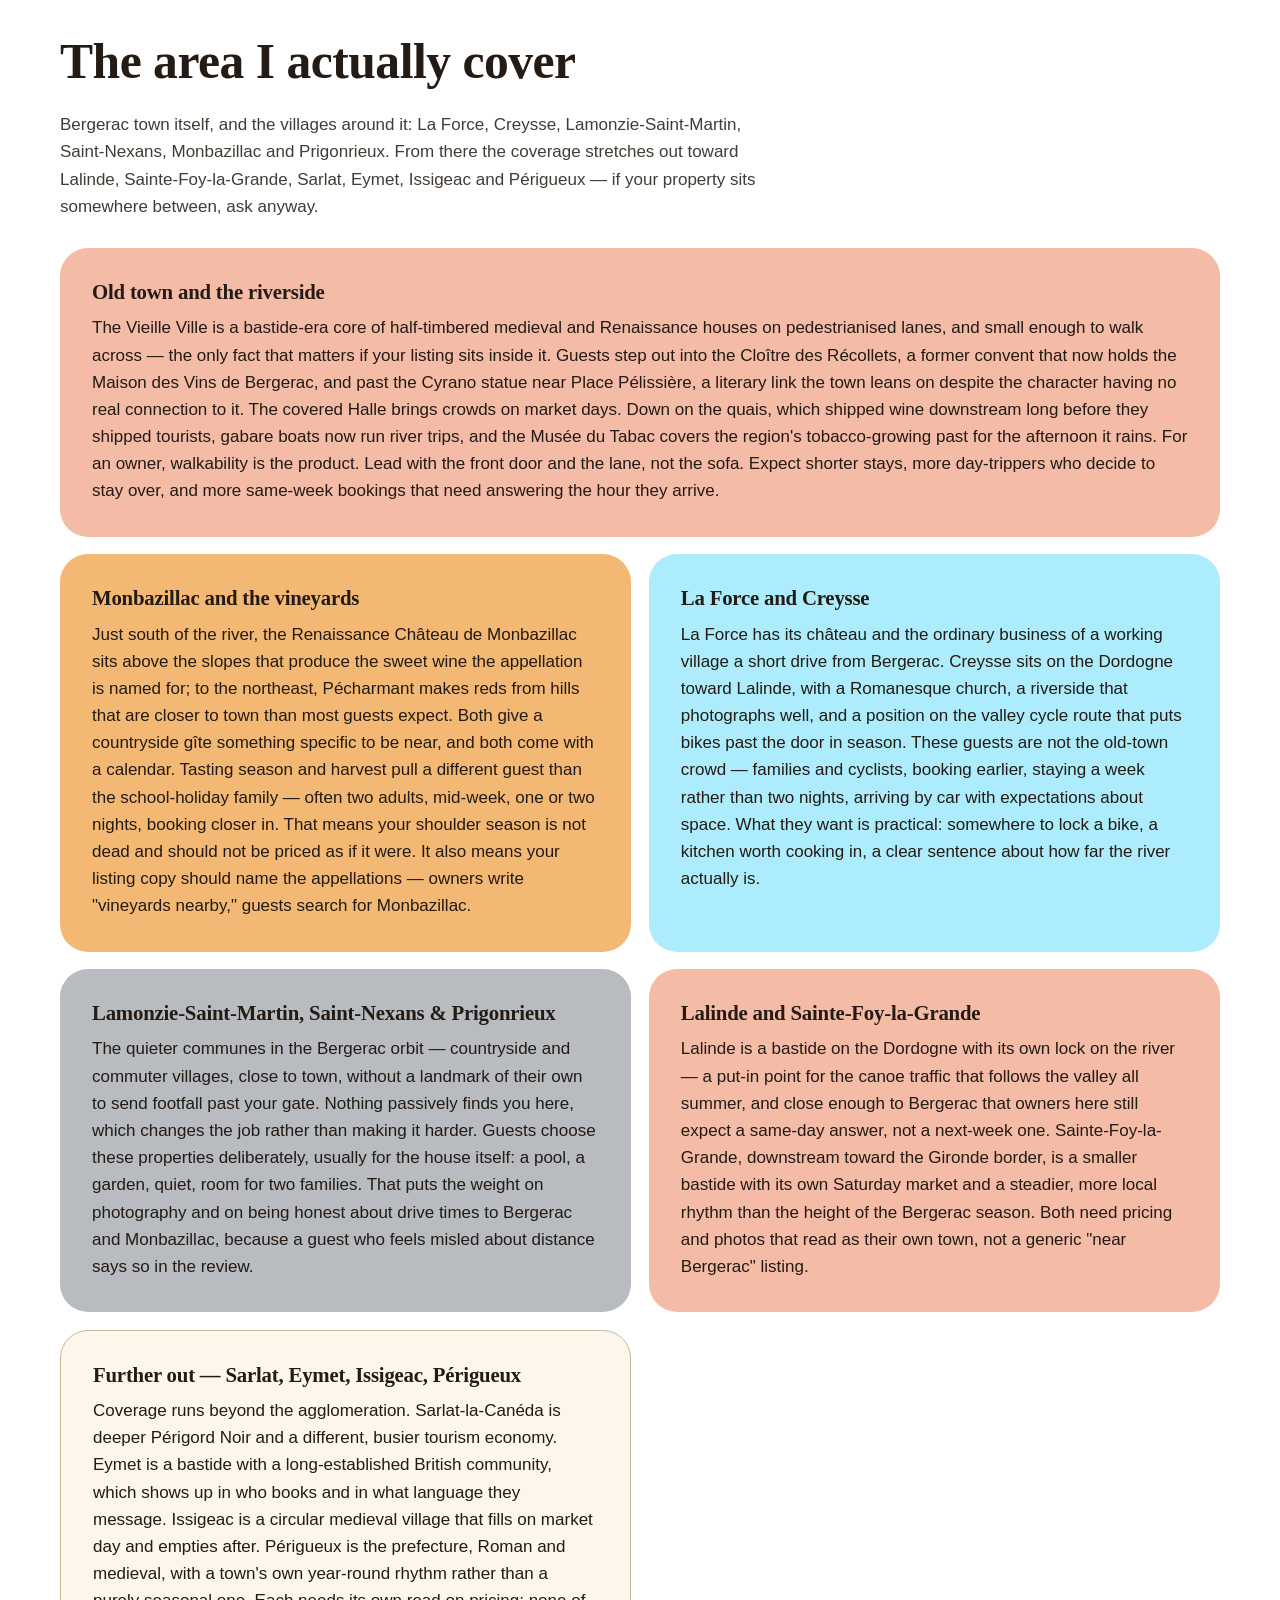
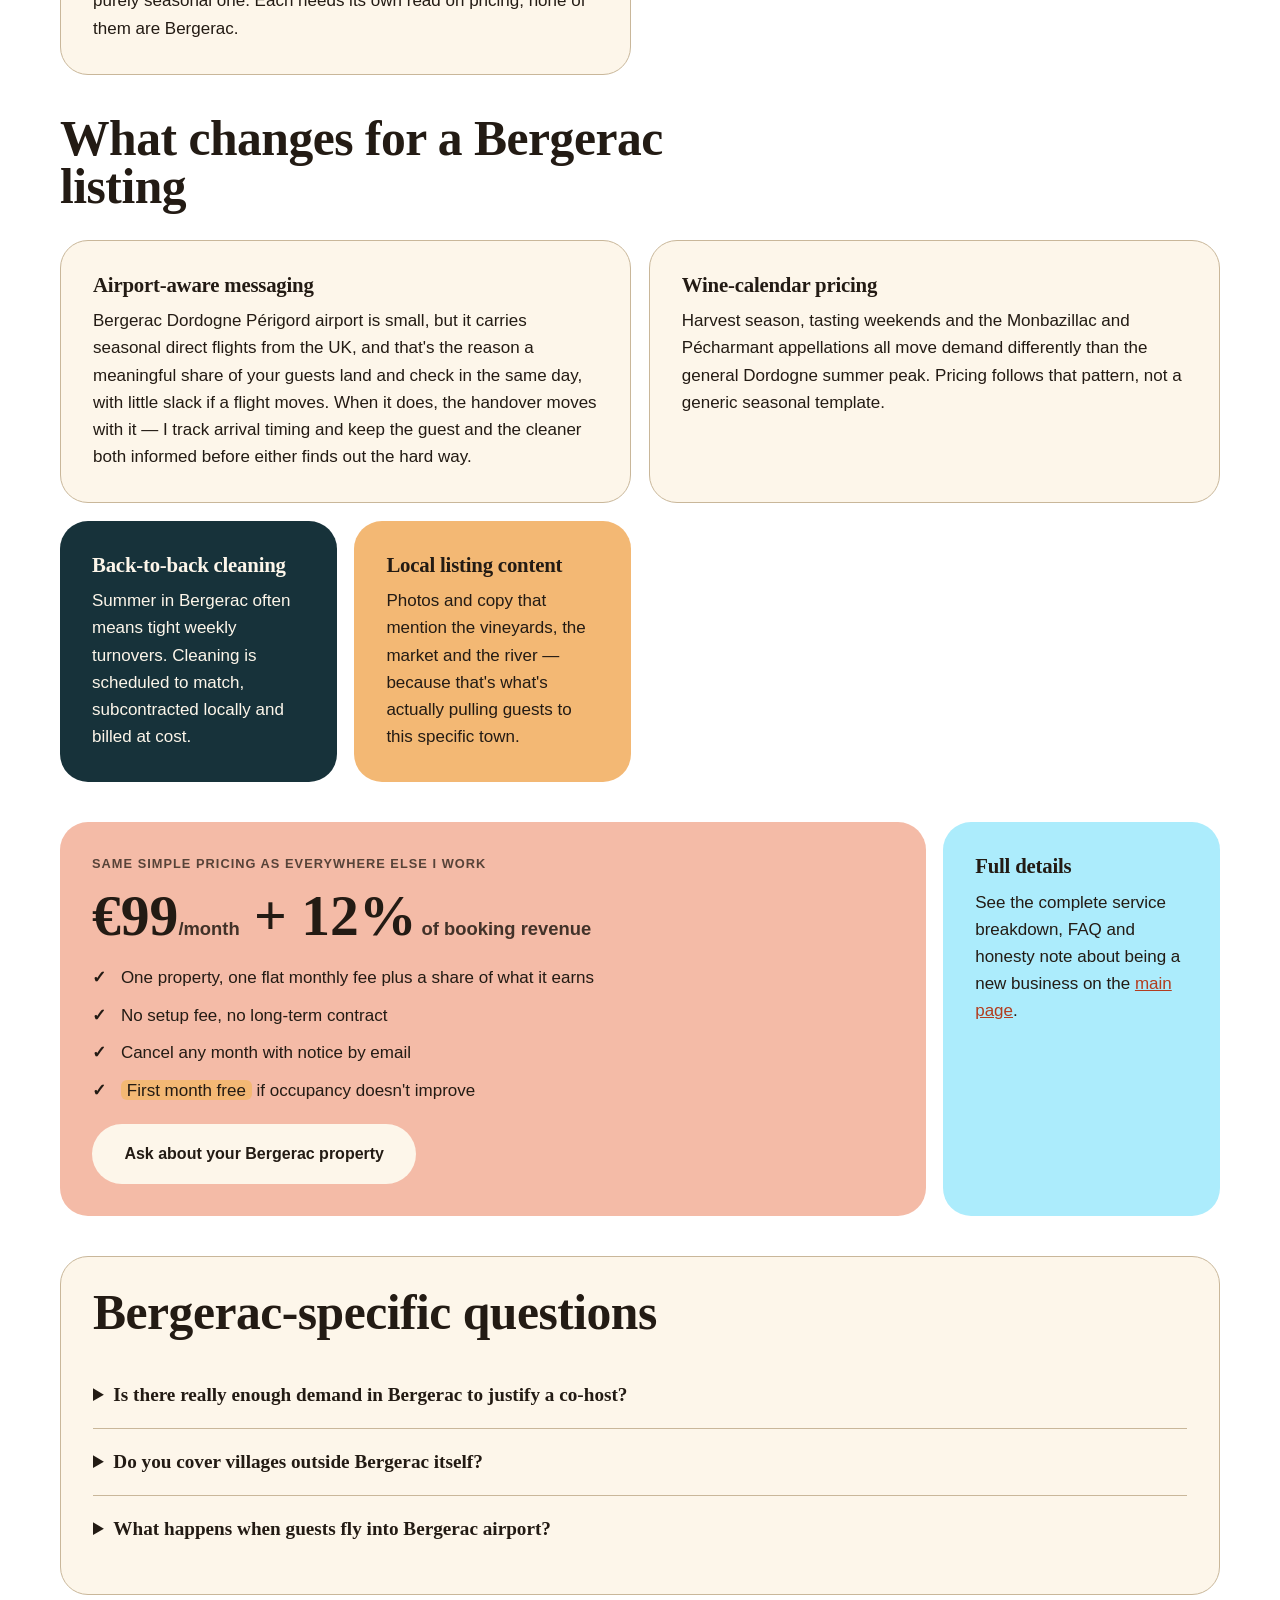
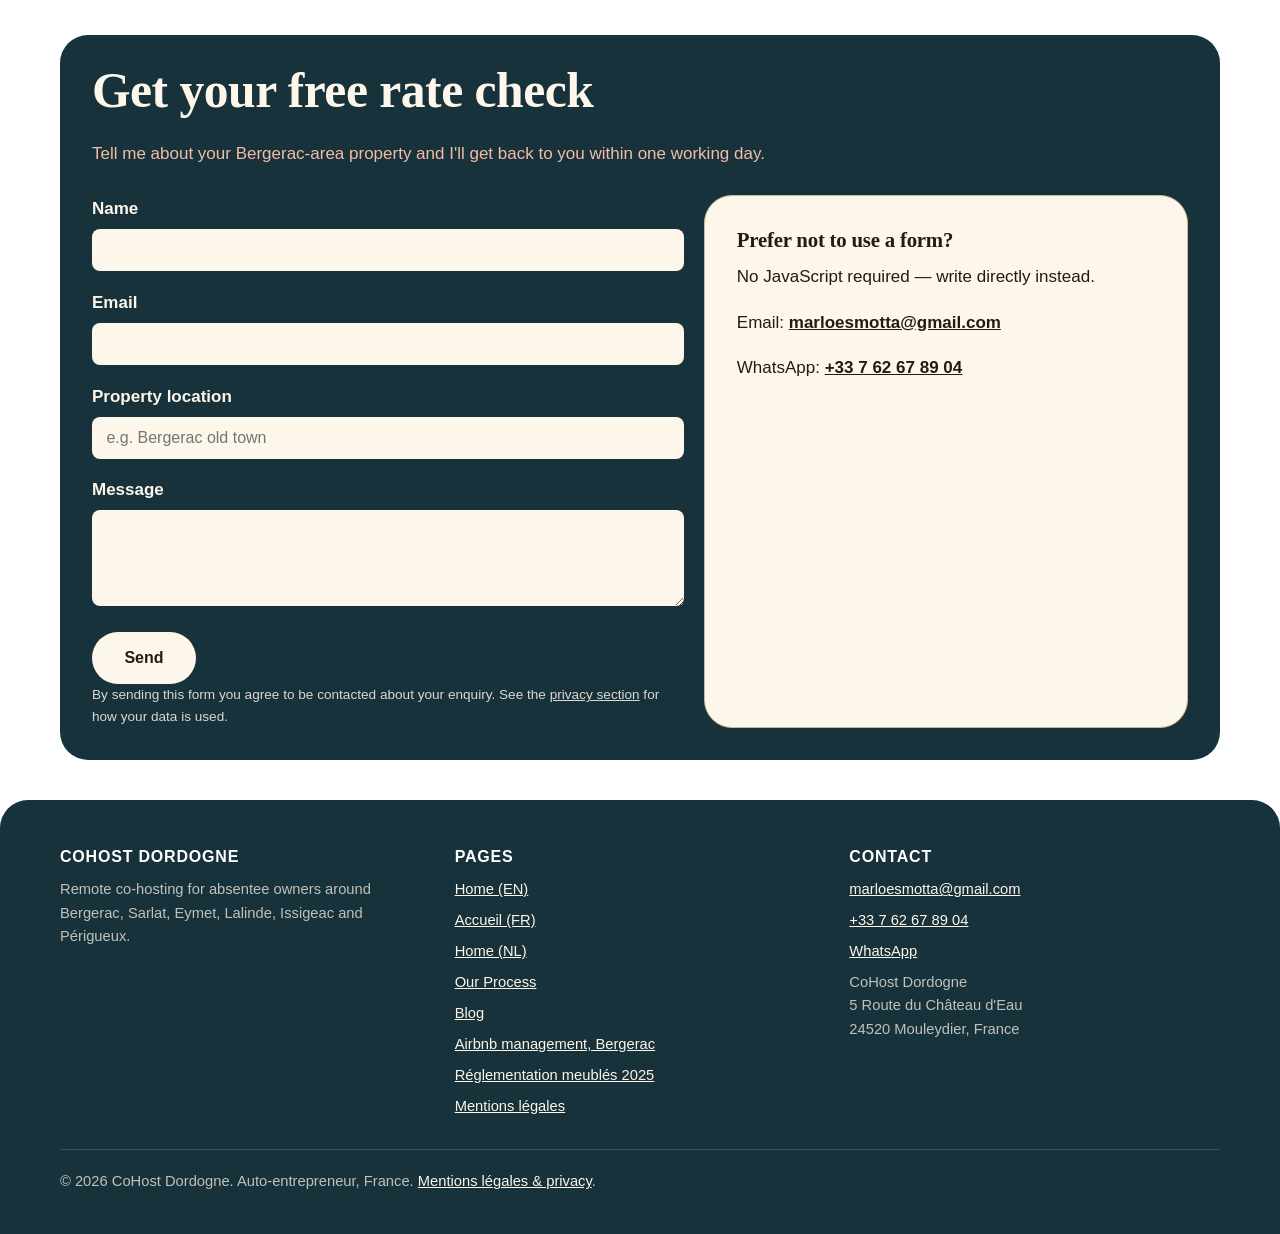
==== commit 977bd369: "Local SEO: consistent NAP, expanded LocalBusiness schema, service-area content - Add full street add" ====
--- a/airbnb-management-bergerac/index.html
+++ b/airbnb-management-bergerac/index.html
@@ -20,7 +20,7 @@
 <meta name="twitter:image" content="https://cohostdordogne.com/assets/images/placeholder-hero.svg">
 
 <link rel="icon" href="/favicon.svg" type="image/svg+xml">
-<link rel="stylesheet" href="/css/style.min.css?v=1">
+<link rel="stylesheet" href="/css/style.css">
 
 <style>
   body{margin:0;font-family:-apple-system,BlinkMacSystemFont,"Segoe UI",Roboto,Helvetica,Arial,sans-serif;color:#231b14;background:#ffffff}
@@ -34,6 +34,7 @@
 {
   "@context": "https://schema.org",
   "@type": "LocalBusiness",
+  "@id": "https://cohostdordogne.com/#business",
   "name": "CoHost Dordogne",
   "description": "Remote co-hosting and Airbnb management for owners of short-term rentals in Bergerac and the surrounding Dordogne countryside.",
   "image": "https://cohostdordogne.com/assets/images/founder.jpg",
@@ -41,6 +42,8 @@
   "telephone": "+33 7 62 67 89 04",
   "email": "marloesmotta@gmail.com",
   "priceRange": "€€",
+  "currenciesAccepted": "EUR",
+  "paymentAccepted": "Bank transfer, Cheque, Invoice, Credit card (Stripe)",
   "address": {
     "@type": "PostalAddress",
     "streetAddress": "5 Route du Château d'Eau",
@@ -49,7 +52,38 @@
     "addressRegion": "Dordogne",
     "addressCountry": "FR"
   },
-  "areaServed": ["Bergerac", "La Force", "Creysse", "Lamonzie-Saint-Martin", "Saint-Nexans", "Monbazillac", "Prigonrieux"],
+  "geo": {
+    "@type": "GeoCoordinates",
+    "latitude": 44.855,
+    "longitude": 0.597
+  },
+  "openingHoursSpecification": [
+    {
+      "@type": "OpeningHoursSpecification",
+      "dayOfWeek": ["Monday", "Tuesday", "Wednesday", "Thursday", "Friday", "Saturday"],
+      "opens": "09:00",
+      "closes": "19:00",
+      "description": "By appointment — phone or WhatsApp"
+    }
+  ],
+  "areaServed": [
+    { "@type": "City", "name": "Bergerac" },
+    { "@type": "City", "name": "La Force" },
+    { "@type": "City", "name": "Creysse" },
+    { "@type": "City", "name": "Lamonzie-Saint-Martin" },
+    { "@type": "City", "name": "Saint-Nexans" },
+    { "@type": "City", "name": "Monbazillac" },
+    { "@type": "City", "name": "Prigonrieux" },
+    { "@type": "City", "name": "Eymet" },
+    { "@type": "City", "name": "Lalinde" },
+    { "@type": "City", "name": "Issigeac" },
+    { "@type": "City", "name": "Sainte-Foy-la-Grande" },
+    {
+      "@type": "GeoCircle",
+      "geoMidpoint": { "@type": "GeoCoordinates", "latitude": 44.85, "longitude": 0.48 },
+      "geoRadius": "30000"
+    }
+  ],
   "sameAs": []
 }
 </script>
@@ -64,7 +98,7 @@
       "name": "Is there really enough demand in Bergerac to justify a co-host?",
       "acceptedAnswer": {
         "@type": "Answer",
-        "text": "The Bergerac market has around 405 active short-term rental listings averaging €13,632 a year, per AirDNA's 2026 data — enough volume that pricing and response time genuinely move the needle, and enough competition that a dated listing gets buried."
+        "text": "The Bergerac market has 652 active short-term rental listings and average occupancy around 53%, per AirDNA — enough volume that pricing and response time genuinely move the needle, and enough competition that a dated listing gets buried."
       }
     },
     {
@@ -148,7 +182,7 @@
           </div>
         </div>
         <figure class="figure-placeholder hero-figure">
-          <img src="/assets/images/placeholder-hero.svg?v=1" alt="[PLACEHOLDER PHOTO] Bergerac old town or riverside, to be replaced with a real local photo" loading="eager" fetchpriority="high" width="800" height="600">
+          <img src="/assets/images/placeholder-hero.svg" alt="[PLACEHOLDER PHOTO] Bergerac old town or riverside, to be replaced with a real local photo" loading="lazy" width="800" height="600">
         </figure>
       </div>
     </div>
@@ -172,19 +206,19 @@
           <h2 style="margin-bottom:0.75rem;">The numbers behind this page</h2>
           <div class="stat-block" style="margin-top:1rem;">
             <div>
-              <span class="stat-number">~405</span>
+              <span class="stat-number">652</span>
               <span class="stat-label">active short-term rental listings in the Bergerac market</span>
             </div>
             <div>
-              <span class="stat-number">€13,632</span>
-              <span class="stat-label">average annual revenue per listing</span>
+              <span class="stat-number">53%</span>
+              <span class="stat-label">average occupancy rate</span>
             </div>
             <div>
-              <span class="stat-number">−18.8%</span>
-              <span class="stat-label">yearly change in the 8+ guest segment, which still averages €27,566 — owners are leaving because the workload outgrew what they signed up for</span>
+              <span class="stat-number">+8%</span>
+              <span class="stat-label">year-over-year growth in active listings — more competition for every booking</span>
             </div>
           </div>
-          <p class="stat-source">Source: AirDNA, Bergerac market data, 2026. Figures describe the wider local market, not any individual property or client outcome.</p>
+          <p class="stat-source">Source: <a href="https://www.airdna.co/vacation-rental-data/app/fr/new-aquitaine/bergerac/overview">AirDNA, Bergerac market overview</a> (accessed August 2026). Figures describe the wider local market, not any individual property or client outcome.</p>
         </div>
       </div>
     </div>
@@ -194,24 +228,32 @@
     <div class="container">
       <div class="section-intro">
         <h2>The area I actually cover</h2>
-        <p>Bergerac town itself, and the villages around it: La Force, Creysse, Lamonzie-Saint-Martin, Saint-Nexans, Monbazillac and Prigonrieux. From there the coverage stretches out toward Sarlat, Eymet, Issigeac and Périgueux — if your property sits somewhere between, ask anyway.</p>
+        <p>Bergerac town itself, and the villages around it: La Force, Creysse, Lamonzie-Saint-Martin, Saint-Nexans, Monbazillac and Prigonrieux. From there the coverage stretches out toward Lalinde, Sainte-Foy-la-Grande, Sarlat, Eymet, Issigeac and Périgueux — if your property sits somewhere between, ask anyway.</p>
       </div>
       <div class="bento">
-        <div class="block block-coral span-1">
-          <h3>Bergerac old town</h3>
-          <p>Riverside and bastide-centre properties, close to the market and the quays.</p>
-        </div>
-        <div class="block block-apricot span-1">
-          <h3>Monbazillac &amp; the vineyards</h3>
-          <p>Countryside gîtes around the wine estates south of the river.</p>
-        </div>
-        <div class="block block-sky span-1">
-          <h3>La Force &amp; Creysse</h3>
-          <p>Villages a short drive from Bergerac, popular with families and cyclists.</p>
-        </div>
-        <div class="block block-mist span-1">
-          <h3>Further out</h3>
-          <p>Sarlat, Eymet, Issigeac, Périgueux and the countryside between them.</p>
+        <div class="block block-coral span-4">
+          <h3>Old town and the riverside</h3>
+          <p>The Vieille Ville is a bastide-era core of half-timbered medieval and Renaissance houses on pedestrianised lanes, and small enough to walk across — the only fact that matters if your listing sits inside it. Guests step out into the Cloître des Récollets, a former convent that now holds the Maison des Vins de Bergerac, and past the Cyrano statue near Place Pélissière, a literary link the town leans on despite the character having no real connection to it. The covered Halle brings crowds on market days. Down on the quais, which shipped wine downstream long before they shipped tourists, gabare boats now run river trips, and the Musée du Tabac covers the region's tobacco-growing past for the afternoon it rains. For an owner, walkability is the product. Lead with the front door and the lane, not the sofa. Expect shorter stays, more day-trippers who decide to stay over, and more same-week bookings that need answering the hour they arrive.</p>
+        </div>
+        <div class="block block-apricot span-2">
+          <h3>Monbazillac and the vineyards</h3>
+          <p>Just south of the river, the Renaissance Château de Monbazillac sits above the slopes that produce the sweet wine the appellation is named for; to the northeast, Pécharmant makes reds from hills that are closer to town than most guests expect. Both give a countryside gîte something specific to be near, and both come with a calendar. Tasting season and harvest pull a different guest than the school-holiday family — often two adults, mid-week, one or two nights, booking closer in. That means your shoulder season is not dead and should not be priced as if it were. It also means your listing copy should name the appellations — owners write "vineyards nearby," guests search for Monbazillac.</p>
+        </div>
+        <div class="block block-sky span-2">
+          <h3>La Force and Creysse</h3>
+          <p>La Force has its château and the ordinary business of a working village a short drive from Bergerac. Creysse sits on the Dordogne toward Lalinde, with a Romanesque church, a riverside that photographs well, and a position on the valley cycle route that puts bikes past the door in season. These guests are not the old-town crowd — families and cyclists, booking earlier, staying a week rather than two nights, arriving by car with expectations about space. What they want is practical: somewhere to lock a bike, a kitchen worth cooking in, a clear sentence about how far the river actually is.</p>
+        </div>
+        <div class="block block-mist span-2">
+          <h3>Lamonzie-Saint-Martin, Saint-Nexans &amp; Prigonrieux</h3>
+          <p>The quieter communes in the Bergerac orbit — countryside and commuter villages, close to town, without a landmark of their own to send footfall past your gate. Nothing passively finds you here, which changes the job rather than making it harder. Guests choose these properties deliberately, usually for the house itself: a pool, a garden, quiet, room for two families. That puts the weight on photography and on being honest about drive times to Bergerac and Monbazillac, because a guest who feels misled about distance says so in the review.</p>
+        </div>
+        <div class="block block-coral span-2">
+          <h3>Lalinde and Sainte-Foy-la-Grande</h3>
+          <p>Lalinde is a bastide on the Dordogne with its own lock on the river — a put-in point for the canoe traffic that follows the valley all summer, and close enough to Bergerac that owners here still expect a same-day answer, not a next-week one. Sainte-Foy-la-Grande, downstream toward the Gironde border, is a smaller bastide with its own Saturday market and a steadier, more local rhythm than the height of the Bergerac season. Both need pricing and photos that read as their own town, not a generic "near Bergerac" listing.</p>
+        </div>
+        <div class="block block-cream span-2">
+          <h3>Further out — Sarlat, Eymet, Issigeac, Périgueux</h3>
+          <p>Coverage runs beyond the agglomeration. Sarlat-la-Canéda is deeper Périgord Noir and a different, busier tourism economy. Eymet is a bastide with a long-established British community, which shows up in who books and in what language they message. Issigeac is a circular medieval village that fills on market day and empties after. Périgueux is the prefecture, Roman and medieval, with a town's own year-round rhythm rather than a purely seasonal one. Each needs its own read on pricing; none of them are Bergerac.</p>
         </div>
       </div>
     </div>
@@ -225,7 +267,7 @@
       <div class="bento">
         <div class="block block-cream span-2">
           <h3>Airport-aware messaging</h3>
-          <p>When a guest's flight lands two hours before check-in, the pre-arrival message matters more than usual. I track arrival timing and keep the handover calm even when a flight shifts.</p>
+          <p>Bergerac Dordogne Périgord airport is small, but it carries seasonal direct flights from the UK, and that's the reason a meaningful share of your guests land and check in the same day, with little slack if a flight moves. When it does, the handover moves with it — I track arrival timing and keep the guest and the cleaner both informed before either finds out the hard way.</p>
         </div>
         <div class="block block-cream span-2">
           <h3>Wine-calendar pricing</h3>
@@ -274,11 +316,11 @@
         <div>
           <details class="faq-item">
             <summary>Is there really enough demand in Bergerac to justify a co-host?</summary>
-            <p>The Bergerac market has around 405 active short-term rental listings averaging €13,632 a year, per AirDNA's 2026 data — enough volume that pricing and response time genuinely move the needle, and enough competition that a dated listing gets buried.</p>
+            <p>The Bergerac market has 652 active short-term rental listings and average occupancy around 53%, per AirDNA — enough volume that pricing and response time genuinely move the needle, and enough competition that a dated listing gets buried.</p>
           </details>
           <details class="faq-item">
             <summary>Do you cover villages outside Bergerac itself?</summary>
-            <p>Yes — La Force, Creysse, Lamonzie-Saint-Martin, Saint-Nexans, Monbazillac, Prigonrieux and the wider countryside around Bergerac, as well as further out toward Sarlat, Eymet, Issigeac and Périgueux.</p>
+            <p>Yes — La Force, Creysse, Lamonzie-Saint-Martin, Saint-Nexans, Monbazillac, Prigonrieux and the wider countryside around Bergerac, plus Lalinde and Sainte-Foy-la-Grande along the river, and further out toward Sarlat, Eymet, Issigeac and Périgueux.</p>
           </details>
           <details class="faq-item">
             <summary>What happens when guests fly into Bergerac airport?</summary>
@@ -343,7 +385,7 @@
     <div class="footer-grid">
       <div>
         <h3>CoHost Dordogne</h3>
-        <p>Remote co-hosting for absentee owners around Bergerac, Sarlat, Eymet, Issigeac and Périgueux.</p>
+        <p>Remote co-hosting for absentee owners around Bergerac, Sarlat, Eymet, Lalinde, Issigeac and Périgueux.</p>
       </div>
       <div>
         <h3>Pages</h3>
@@ -351,6 +393,8 @@
           <li><a href="/">Home (EN)</a></li>
           <li><a href="/fr/">Accueil (FR)</a></li>
           <li><a href="/nl/">Home (NL)</a></li>
+          <li><a href="/our-process/">Our Process</a></li>
+          <li><a href="/blog/">Blog</a></li>
           <li><a href="/airbnb-management-bergerac/">Airbnb management, Bergerac</a></li>
           <li><a href="/reglementation-meubles-tourisme-2025/">Réglementation meublés 2025</a></li>
           <li><a href="/mentions-legales/">Mentions légales</a></li>
@@ -360,9 +404,10 @@
         <h3>Contact</h3>
         <ul>
           <li><a href="mailto:marloesmotta@gmail.com">marloesmotta@gmail.com</a></li>
+          <li><a href="tel:+33762678904">+33 7 62 67 89 04</a></li>
           <li><a href="https://wa.me/33762678904">WhatsApp</a></li>
-          <li>Mouleydier, France</li>
         </ul>
+        <address>CoHost Dordogne<br>5 Route du Château d'Eau<br>24520 Mouleydier, France</address>
       </div>
     </div>
     <div class="footer-bottom">
--- a/css/style.css
+++ b/css/style.css
@@ -0,0 +1,863 @@
+/* CoHost Dordogne — shared stylesheet. No build step: plain CSS, mobile-first.
+   Palette: soft cream, dusty coral/salmon, warm apricot, pastel sky-blue,
+   cool grey neutral, one dark teal anchor. Light group always pairs with
+   ink text; the single dark group always pairs with cream text. */
+
+:root {
+  --color-cream: #fdf6ea;
+  --color-mist: #b8bbc0;
+  --color-stone-line: #c9b79a;
+  --color-coral: #f4bba7;
+  --color-coral-text: #b23d1f;
+  --color-coral-solid: #d54b23;
+  --color-apricot: #f3b874;
+  --color-sky: #acecfc;
+  --color-teal-dark: #17323a;
+  --color-teal-mid: #1f4048;
+  --color-ink: #231b14;
+  --color-white: #ffffff;
+  --color-focus: #1d5fd6;
+  --font-serif: Georgia, "Iowan Old Style", "Palatino Linotype", "Book Antiqua", serif;
+  --font-sans: -apple-system, BlinkMacSystemFont, "Segoe UI", Roboto, Helvetica, Arial, sans-serif;
+  --max-width: 1200px;
+  --radius-lg: 28px;
+  --radius: 14px;
+  --radius-sm: 8px;
+}
+
+* {
+  box-sizing: border-box;
+}
+
+html {
+  -webkit-text-size-adjust: 100%;
+}
+
+body {
+  margin: 0;
+  font-family: var(--font-sans);
+  color: var(--color-ink);
+  background: var(--color-white);
+  line-height: 1.6;
+  font-size: 1.0625rem;
+}
+
+img {
+  max-width: 100%;
+  height: auto;
+  display: block;
+}
+
+h1, h2, h3 {
+  font-family: var(--font-serif);
+  font-weight: 700;
+  color: var(--color-ink);
+  line-height: 0.98;
+  letter-spacing: -0.01em;
+  margin: 0 0 0.5em;
+}
+
+h1 {
+  font-size: clamp(2.4rem, 7vw, 4.6rem);
+}
+
+h2 {
+  font-size: clamp(1.9rem, 4.6vw, 3.1rem);
+  margin-top: 0;
+}
+
+h3 {
+  font-size: 1.3rem;
+  line-height: 1.15;
+}
+
+p {
+  margin: 0 0 1.1em;
+}
+
+a {
+  color: var(--color-coral-text);
+}
+
+a:hover {
+  color: var(--color-coral);
+}
+
+a:focus-visible,
+button:focus-visible,
+input:focus-visible,
+textarea:focus-visible,
+summary:focus-visible {
+  outline: 3px solid var(--color-focus);
+  outline-offset: 2px;
+}
+
+.skip-link {
+  position: absolute;
+  left: -999px;
+  top: 0;
+  background: var(--color-white);
+  color: var(--color-ink);
+  padding: 0.75em 1.2em;
+  z-index: 100;
+  border-radius: 0 0 var(--radius-sm) 0;
+}
+
+.skip-link:focus {
+  left: 0;
+}
+
+.container {
+  max-width: var(--max-width);
+  margin: 0 auto;
+  padding: 0 1.25rem;
+}
+
+/* Header */
+
+.site-header {
+  background: var(--color-white);
+}
+
+.header-inner {
+  display: flex;
+  align-items: center;
+  justify-content: space-between;
+  padding: 1.25rem 1.25rem 0.75rem;
+  max-width: var(--max-width);
+  margin: 0 auto;
+  gap: 0.75rem;
+  flex-wrap: wrap;
+}
+
+.logo {
+  font-family: var(--font-serif);
+  font-weight: 700;
+  font-size: 1.3rem;
+  color: var(--color-ink);
+  text-decoration: none;
+  white-space: nowrap;
+}
+
+@media (min-width: 30rem) {
+  .logo {
+    font-size: 1.5rem;
+  }
+}
+
+.main-nav {
+  display: flex;
+  align-items: center;
+  gap: 1.25rem;
+}
+
+.nav-links {
+  display: none;
+  list-style: none;
+  margin: 0;
+  padding: 0;
+  gap: 0.5rem;
+}
+
+.nav-links a {
+  text-decoration: none;
+  color: var(--color-ink);
+  font-weight: 600;
+  font-size: 0.98rem;
+  padding: 0.5em 1em;
+  border-radius: 999px;
+}
+
+.nav-links a:hover,
+.nav-links a[aria-current="page"] {
+  background: var(--color-mist);
+  color: var(--color-ink);
+}
+
+.lang-switch {
+  display: flex;
+  gap: 0.4rem;
+  list-style: none;
+  margin: 0;
+  padding: 0;
+  font-size: 0.85rem;
+}
+
+.lang-switch a {
+  text-decoration: none;
+  padding: 0.35em 0.75em;
+  border-radius: 999px;
+  border: 1px solid var(--color-stone-line);
+  color: var(--color-ink);
+  font-weight: 700;
+}
+
+.lang-switch a[aria-current="true"] {
+  background: var(--color-teal-dark);
+  color: var(--color-cream);
+  border-color: var(--color-teal-dark);
+}
+
+/* Nav toggle: round icon button + full overlay panel, no JS */
+
+.nav-toggle {
+  display: block;
+  position: relative;
+}
+
+.nav-toggle summary {
+  cursor: pointer;
+  list-style: none;
+  width: 3rem;
+  height: 3rem;
+  border-radius: 50%;
+  background: var(--color-teal-dark);
+  display: flex;
+  align-items: center;
+  justify-content: center;
+  position: relative;
+  z-index: 60;
+}
+
+.nav-toggle summary::-webkit-details-marker {
+  display: none;
+}
+
+.dots-icon {
+  width: 16px;
+  height: 16px;
+  display: grid;
+  grid-template-columns: repeat(3, 1fr);
+  gap: 2px;
+}
+
+.dots-icon span {
+  background: var(--color-cream);
+  border-radius: 50%;
+  width: 100%;
+  height: 100%;
+}
+
+.icon-open {
+  display: none;
+  color: var(--color-cream);
+  font-size: 1.3rem;
+  line-height: 1;
+}
+
+.nav-toggle[open] .icon-closed {
+  display: none;
+}
+
+.nav-toggle[open] .icon-open {
+  display: block;
+}
+
+.nav-overlay {
+  position: fixed;
+  inset: 4vh 4vw;
+  z-index: 50;
+  background: var(--color-teal-dark);
+  border-radius: var(--radius-lg);
+  padding: 5rem 2rem 2rem;
+  display: flex;
+  flex-direction: column;
+  gap: 1rem;
+  overflow-y: auto;
+  box-shadow: 0 20px 60px rgba(0, 0, 0, 0.35);
+}
+
+.nav-overlay .overlay-links {
+  list-style: none;
+  margin: 0 0 2rem;
+  padding: 0;
+  display: flex;
+  flex-direction: column;
+  gap: 0.5rem;
+}
+
+.nav-overlay .overlay-links a {
+  font-family: var(--font-sans);
+  font-weight: 700;
+  font-size: clamp(1.7rem, 8vw, 2.4rem);
+  color: var(--color-cream);
+  text-decoration: none;
+  display: inline-block;
+}
+
+.nav-overlay .overlay-links a:hover {
+  color: var(--color-apricot);
+}
+
+.nav-overlay .lang-switch a {
+  border-color: rgba(250, 243, 231, 0.4);
+  color: var(--color-cream);
+}
+
+.nav-overlay .lang-switch a[aria-current="true"] {
+  background: var(--color-apricot);
+  border-color: var(--color-apricot);
+  color: var(--color-ink);
+}
+
+@media (min-width: 60rem) {
+  .nav-toggle {
+    display: none;
+  }
+  .nav-links {
+    display: flex;
+  }
+}
+
+/* Buttons */
+
+.btn {
+  display: inline-block;
+  font-family: var(--font-sans);
+  font-weight: 700;
+  font-size: 1rem;
+  padding: 0.95em 1.9em;
+  border-radius: 999px;
+  text-decoration: none;
+  border: 2px solid transparent;
+  cursor: pointer;
+}
+
+.btn-primary {
+  background: var(--color-coral);
+  color: var(--color-ink);
+}
+
+.btn-primary:hover {
+  background: var(--color-coral-text);
+  color: var(--color-cream);
+}
+
+.btn-dark {
+  background: var(--color-teal-dark);
+  color: var(--color-cream);
+}
+
+.btn-dark:hover {
+  background: var(--color-teal-mid);
+  color: var(--color-cream);
+}
+
+.btn-secondary {
+  background: transparent;
+  border-color: var(--color-ink);
+  color: var(--color-ink);
+}
+
+.btn-secondary:hover {
+  background: rgba(35, 27, 20, 0.06);
+}
+
+.btn-on-dark {
+  background: var(--color-cream);
+  color: var(--color-ink);
+}
+
+.btn-on-dark:hover {
+  background: var(--color-apricot);
+}
+
+/* Sections */
+
+.section {
+  padding: 1.25rem 0;
+}
+
+.section-intro {
+  max-width: 42em;
+  margin-bottom: 1.75rem;
+}
+
+.section-intro p {
+  color: var(--color-ink);
+  opacity: 0.85;
+}
+
+.block-dark .section-intro p {
+  color: var(--color-coral);
+  opacity: 1;
+}
+
+/* Bento blocks */
+
+.bento {
+  display: grid;
+  gap: 1.1rem;
+  grid-template-columns: 1fr;
+}
+
+@media (min-width: 40rem) {
+  .bento {
+    grid-template-columns: repeat(4, 1fr);
+  }
+  .span-2 {
+    grid-column: span 2;
+  }
+  .span-3 {
+    grid-column: span 3;
+  }
+  .span-4 {
+    grid-column: span 4;
+  }
+}
+
+.block {
+  border-radius: var(--radius-lg);
+  padding: 2rem;
+}
+
+.block-flush {
+  padding: 0;
+  overflow: hidden;
+}
+
+/* Light group: always paired with ink text (all pass 4.5:1+ AA). */
+.block-cream {
+  background: var(--color-cream);
+  color: var(--color-ink);
+  border: 1px solid var(--color-stone-line);
+}
+
+.block-mist {
+  background: var(--color-mist);
+  color: var(--color-ink);
+}
+
+.block-apricot {
+  background: var(--color-apricot);
+  color: var(--color-ink);
+}
+
+.block-sky {
+  background: var(--color-sky);
+  color: var(--color-ink);
+}
+
+.block-coral {
+  background: var(--color-coral);
+  color: var(--color-ink);
+}
+
+/* Dark group: single dark teal anchor, always paired with cream text. */
+.block-dark {
+  background: var(--color-teal-dark);
+  color: var(--color-cream);
+}
+
+.block-dark a:not(.btn) {
+  color: inherit;
+  text-decoration-underline-offset: 3px;
+}
+
+.block h2,
+.block h3 {
+  color: inherit;
+}
+
+.block p:last-child {
+  margin-bottom: 0;
+}
+
+.block-eyebrow {
+  text-transform: uppercase;
+  letter-spacing: 0.08em;
+  font-size: 0.8rem;
+  font-weight: 700;
+  opacity: 0.75;
+  margin-bottom: 0.75rem;
+}
+
+/* Accent copy: serif body text in an accent color, used sparingly to break
+   up the sans/ink default — a handful of passages, not every paragraph. */
+
+.accent-copy {
+  font-family: var(--font-serif);
+  font-size: 1.15em;
+  line-height: 1.5;
+}
+
+.accent-copy--teal {
+  color: var(--color-teal-dark);
+}
+
+.accent-copy--coral {
+  color: var(--color-coral-text);
+}
+
+/* Pill tags — the "highlighter" chip look, also used inline as .hl */
+
+.tag-pill {
+  display: inline-block;
+  border-radius: 8px;
+  padding: 0.3em 0.7em;
+  font-size: 0.85rem;
+  font-weight: 700;
+  background: rgba(35, 27, 20, 0.08);
+  color: inherit;
+  margin: 0 0.4em 0.4em 0;
+}
+
+.block-dark .tag-pill {
+  background: rgba(250, 243, 231, 0.18);
+}
+
+.tag-list {
+  margin-top: 1rem;
+}
+
+/* Inline highlight marks — a soft "highlighter pen" over a key phrase.
+   Used sparingly (a handful of times), not on every paragraph. */
+
+.hl {
+  background: var(--color-coral);
+  color: var(--color-ink);
+  padding: 0.05em 0.35em;
+  border-radius: 6px;
+  box-decoration-break: clone;
+  -webkit-box-decoration-break: clone;
+}
+
+.hl-apricot {
+  background: var(--color-apricot);
+}
+
+.hl-sky {
+  background: var(--color-sky);
+}
+
+/* Hero */
+
+.hero {
+  padding: 1.5rem 0 0.5rem;
+}
+
+.hero-inner {
+  display: grid;
+  gap: 1.25rem;
+  grid-template-columns: 1fr;
+}
+
+@media (min-width: 40rem) {
+  .hero-inner {
+    grid-template-columns: repeat(4, 1fr);
+  }
+}
+
+.hero-main {
+  border-radius: var(--radius-lg);
+  background: var(--color-apricot);
+  padding: 2.5rem 1.75rem;
+}
+
+@media (min-width: 40rem) {
+  .hero-main {
+    grid-column: span 3;
+    padding: 3.5rem;
+  }
+  .hero-figure {
+    grid-column: span 1;
+  }
+}
+
+.hero-eyebrow {
+  text-transform: uppercase;
+  letter-spacing: 0.08em;
+  font-size: 0.85rem;
+  color: var(--color-coral-text);
+  font-weight: 700;
+  margin-bottom: 0.75rem;
+}
+
+.hero-lede {
+  font-size: 1.15rem;
+  max-width: 40em;
+}
+
+.hero-ctas {
+  display: flex;
+  flex-wrap: wrap;
+  gap: 0.9rem;
+  margin-top: 1.5rem;
+}
+
+.hero-figure {
+  border-radius: var(--radius-lg);
+  overflow: hidden;
+  background: var(--color-teal-dark);
+  display: flex;
+  align-items: stretch;
+}
+
+.hero-figure img {
+  width: 100%;
+  height: 100%;
+  object-fit: cover;
+}
+
+/* Stat block */
+
+.stat-block {
+  display: grid;
+  gap: 1.25rem;
+}
+
+@media (min-width: 40rem) {
+  .stat-block {
+    grid-template-columns: repeat(3, 1fr);
+  }
+}
+
+.stat-number {
+  font-family: var(--font-serif);
+  font-weight: 700;
+  font-size: clamp(2.2rem, 5vw, 2.8rem);
+  display: block;
+  line-height: 1;
+  margin-bottom: 0.4rem;
+}
+
+.stat-label {
+  opacity: 0.9;
+  font-size: 0.98rem;
+}
+
+.stat-source {
+  font-size: 0.85rem;
+  opacity: 0.75;
+  margin-top: 1.5rem;
+  margin-bottom: 0;
+}
+
+/* Pricing */
+
+.price-figure {
+  font-family: var(--font-serif);
+  font-weight: 700;
+  font-size: clamp(2.6rem, 7vw, 3.6rem);
+  line-height: 1;
+  margin-bottom: 1rem;
+}
+
+.price-figure span {
+  font-size: 1.15rem;
+  font-family: var(--font-sans);
+  font-weight: 600;
+  opacity: 0.85;
+}
+
+.pricing-list {
+  list-style: none;
+  margin: 1.25rem 0;
+  padding: 0;
+}
+
+.pricing-list li {
+  padding-left: 1.7em;
+  position: relative;
+  margin-bottom: 0.6em;
+}
+
+.pricing-list li::before {
+  content: "✓";
+  position: absolute;
+  left: 0;
+  font-weight: bold;
+}
+
+/* Figure placeholders */
+
+.figure-placeholder {
+  margin: 0;
+  height: 100%;
+}
+
+.figure-placeholder img {
+  width: 100%;
+  height: 100%;
+  min-height: 220px;
+  object-fit: cover;
+}
+
+.figure-caption {
+  font-size: 0.85rem;
+  opacity: 0.8;
+  margin-top: 0.6rem;
+}
+
+/* Steps */
+
+.steps {
+  list-style: none;
+  margin: 0;
+  padding: 0;
+  counter-reset: step;
+  display: grid;
+  gap: 1.1rem;
+}
+
+@media (min-width: 40rem) {
+  .steps {
+    grid-template-columns: repeat(4, 1fr);
+  }
+}
+
+.steps li {
+  counter-increment: step;
+  padding-top: 2.75rem;
+  position: relative;
+}
+
+.steps li::before {
+  content: counter(step);
+  position: absolute;
+  top: 0;
+  left: 0;
+  font-family: var(--font-serif);
+  font-weight: 700;
+  font-size: 1.3rem;
+  color: var(--color-cream);
+  background: var(--color-coral-solid);
+  width: 2.25rem;
+  height: 2.25rem;
+  border-radius: 50%;
+  display: flex;
+  align-items: center;
+  justify-content: center;
+}
+
+/* FAQ */
+
+.faq-item {
+  border-bottom: 1px solid var(--color-stone-line);
+  padding: 1.1rem 0;
+}
+
+.faq-item:last-child {
+  border-bottom: none;
+}
+
+.faq-item summary {
+  cursor: pointer;
+  font-family: var(--font-serif);
+  font-weight: 700;
+  font-size: 1.2rem;
+  color: var(--color-ink);
+}
+
+.faq-item[open] summary {
+  margin-bottom: 0.6rem;
+}
+
+/* Contact */
+
+.contact-grid {
+  display: grid;
+  gap: 1.25rem;
+}
+
+@media (min-width: 50rem) {
+  .contact-grid {
+    grid-template-columns: 1.1fr 0.9fr;
+  }
+}
+
+.form-field {
+  margin-bottom: 1.1rem;
+}
+
+.form-field label {
+  display: block;
+  font-weight: 700;
+  margin-bottom: 0.4em;
+}
+
+.form-field input,
+.form-field textarea,
+.form-field select {
+  width: 100%;
+  padding: 0.75em 0.9em;
+  border: none;
+  border-radius: var(--radius-sm);
+  font-family: inherit;
+  font-size: 1rem;
+  background: var(--color-cream);
+  color: var(--color-ink);
+}
+
+.form-note {
+  font-size: 0.85rem;
+  opacity: 0.85;
+}
+
+.fallback-contact a {
+  font-weight: 700;
+}
+
+/* Footer */
+
+.site-footer {
+  background: var(--color-teal-dark);
+  color: rgba(251, 242, 227, 0.75);
+  padding: 3rem 0 1.5rem;
+  font-size: 0.92rem;
+  margin-top: 1.25rem;
+  border-radius: var(--radius-lg) var(--radius-lg) 0 0;
+}
+
+.site-footer a {
+  color: var(--color-cream);
+}
+
+.footer-grid {
+  display: grid;
+  gap: 1.5rem;
+  margin-bottom: 1.5rem;
+}
+
+@media (min-width: 40rem) {
+  .footer-grid {
+    grid-template-columns: repeat(3, 1fr);
+  }
+}
+
+.footer-grid h3 {
+  color: var(--color-white);
+  font-size: 1rem;
+  font-family: var(--font-sans);
+  text-transform: uppercase;
+  letter-spacing: 0.05em;
+  margin-bottom: 0.75rem;
+}
+
+.footer-grid ul {
+  list-style: none;
+  margin: 0;
+  padding: 0;
+}
+
+.footer-grid li {
+  margin-bottom: 0.5em;
+}
+
+.footer-grid address {
+  font-style: normal;
+}
+
+.footer-bottom {
+  border-top: 1px solid rgba(255, 255, 255, 0.15);
+  padding-top: 1.25rem;
+}
+
+.visually-hidden {
+  position: absolute;
+  width: 1px;
+  height: 1px;
+  overflow: hidden;
+  clip: rect(0, 0, 0, 0);
+  white-space: nowrap;
+}
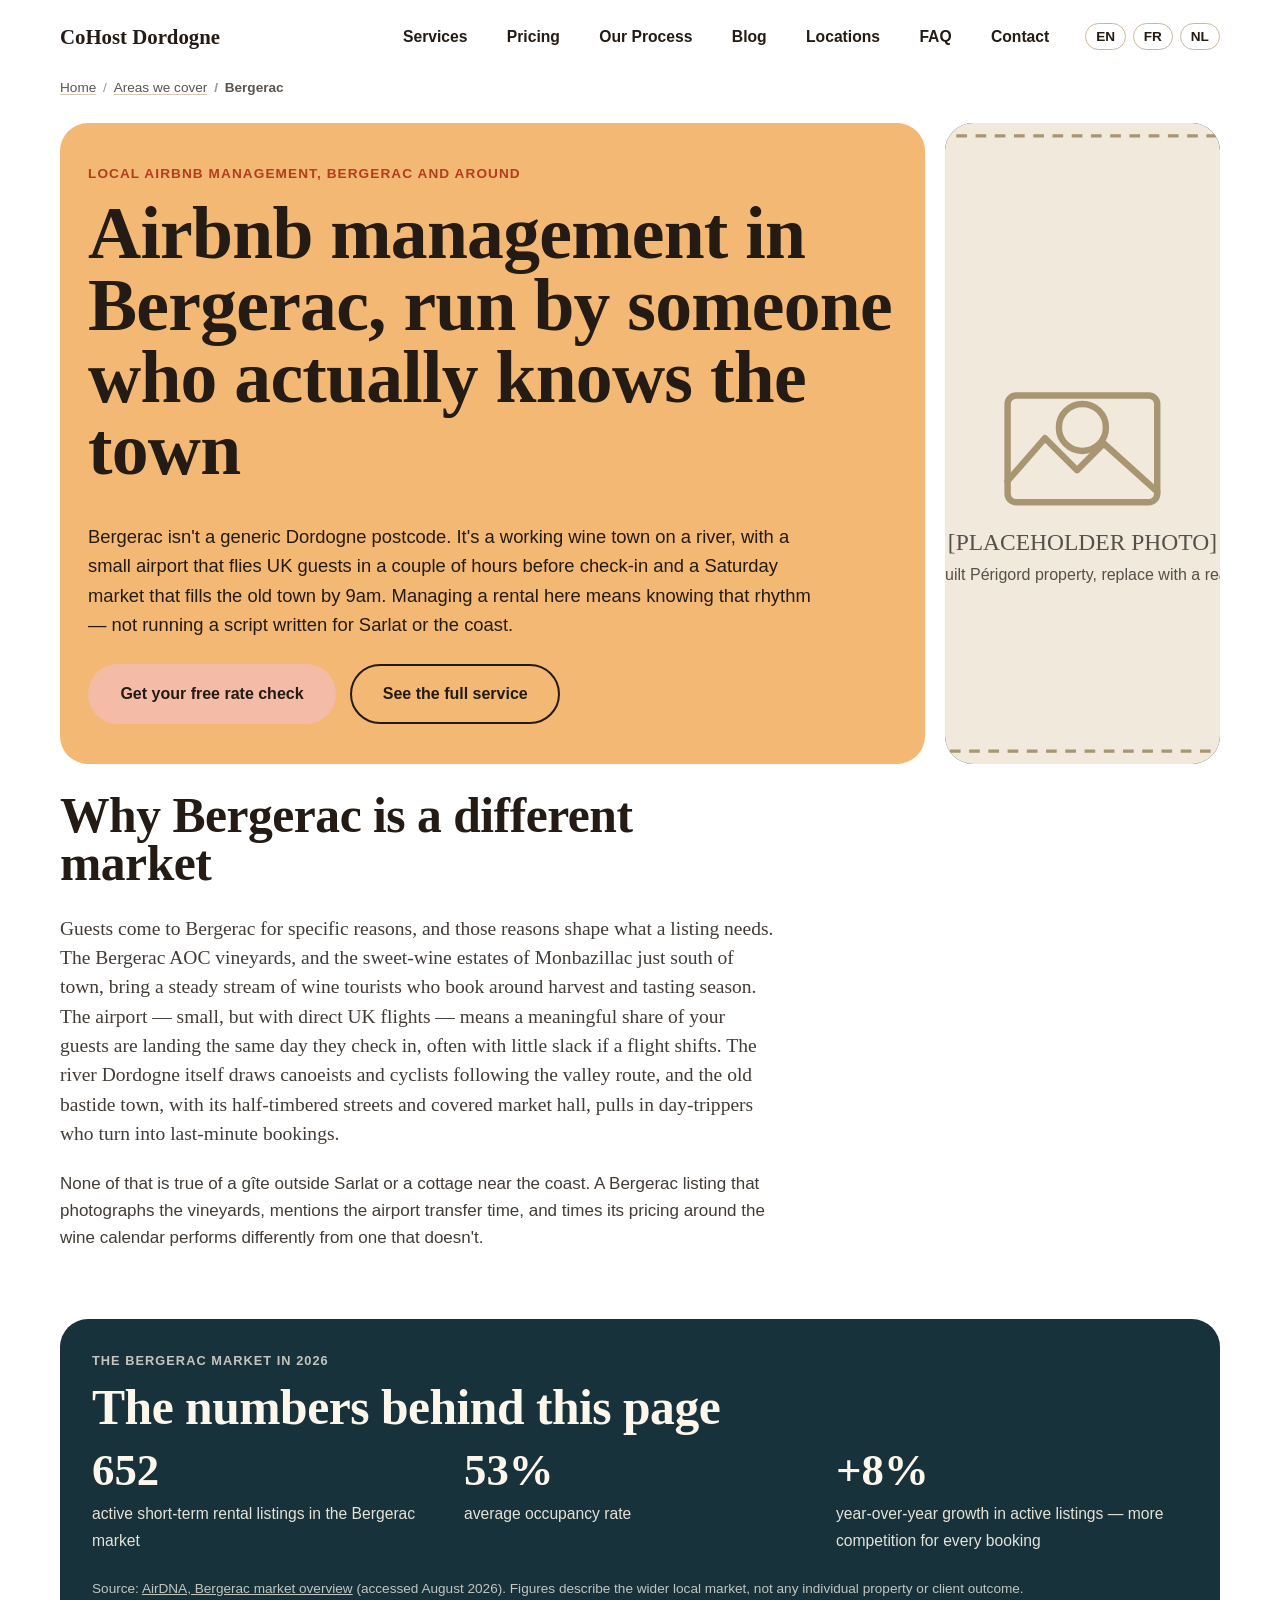
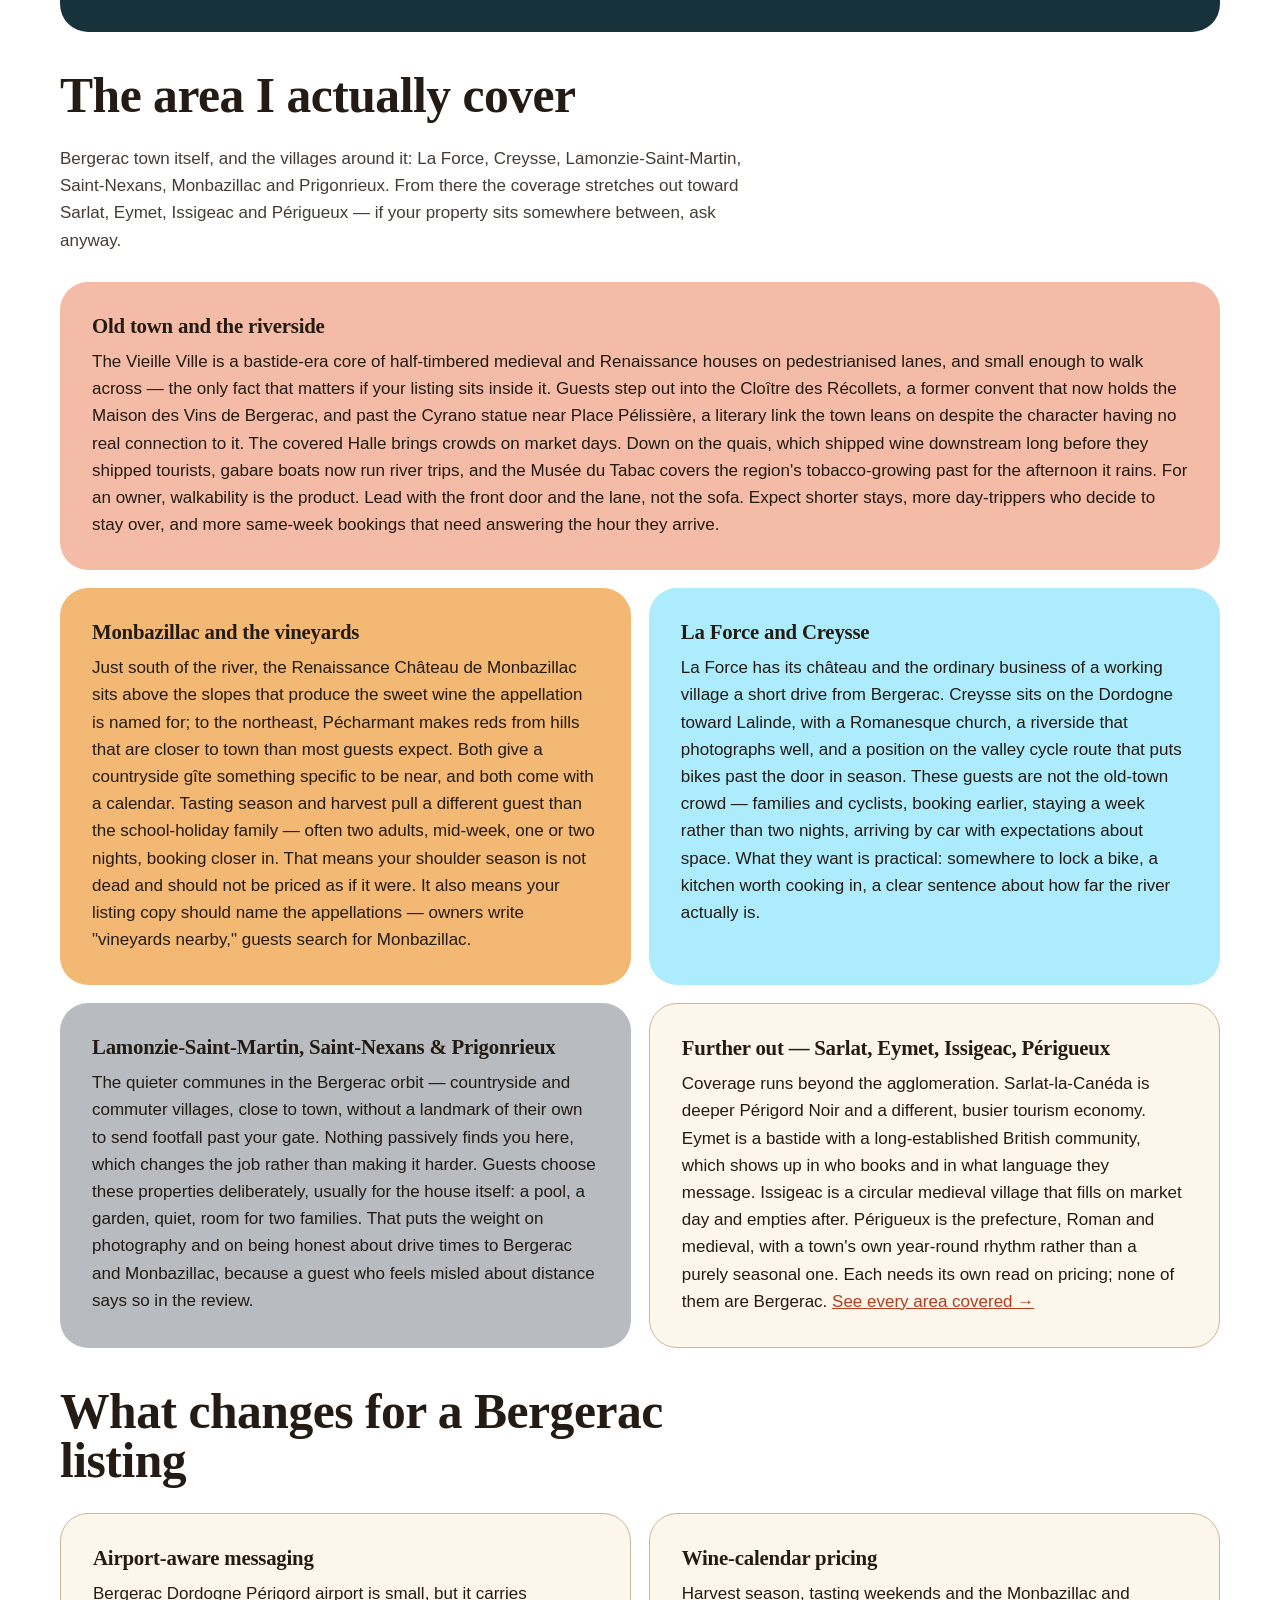
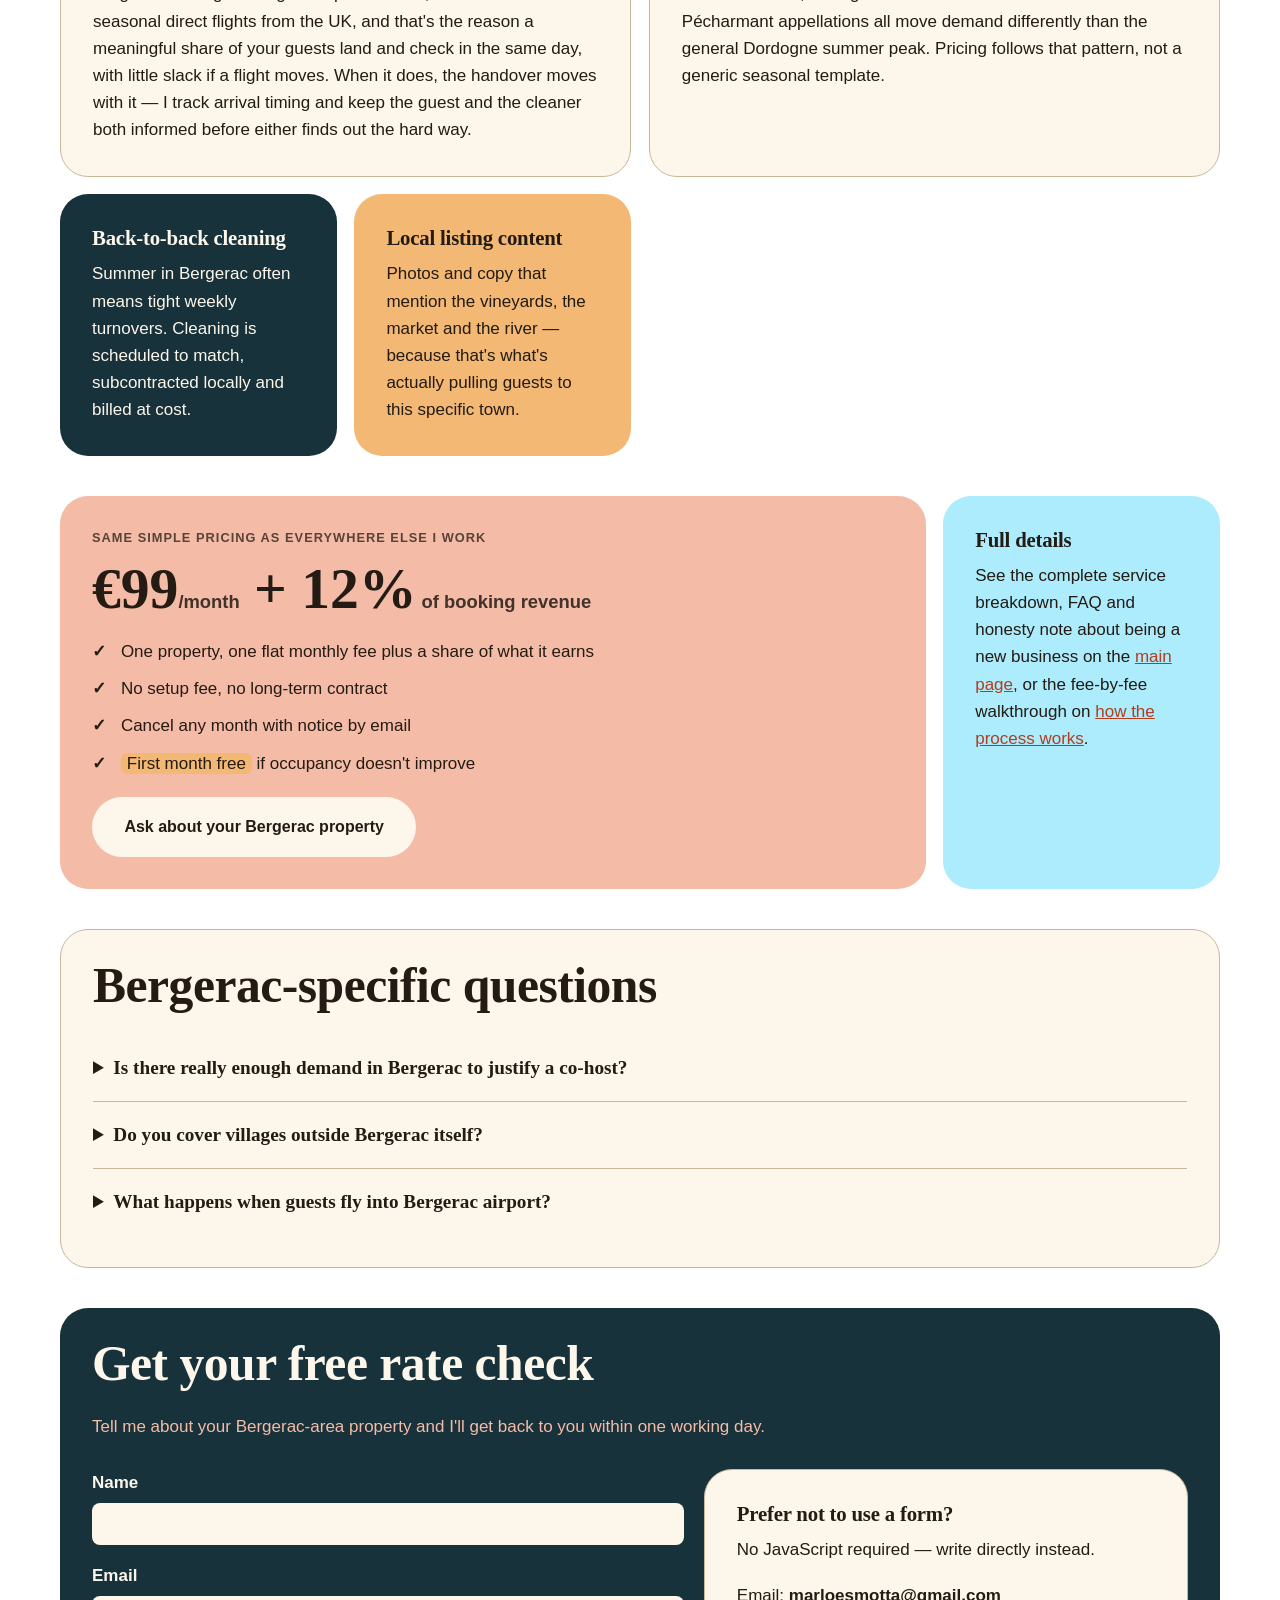
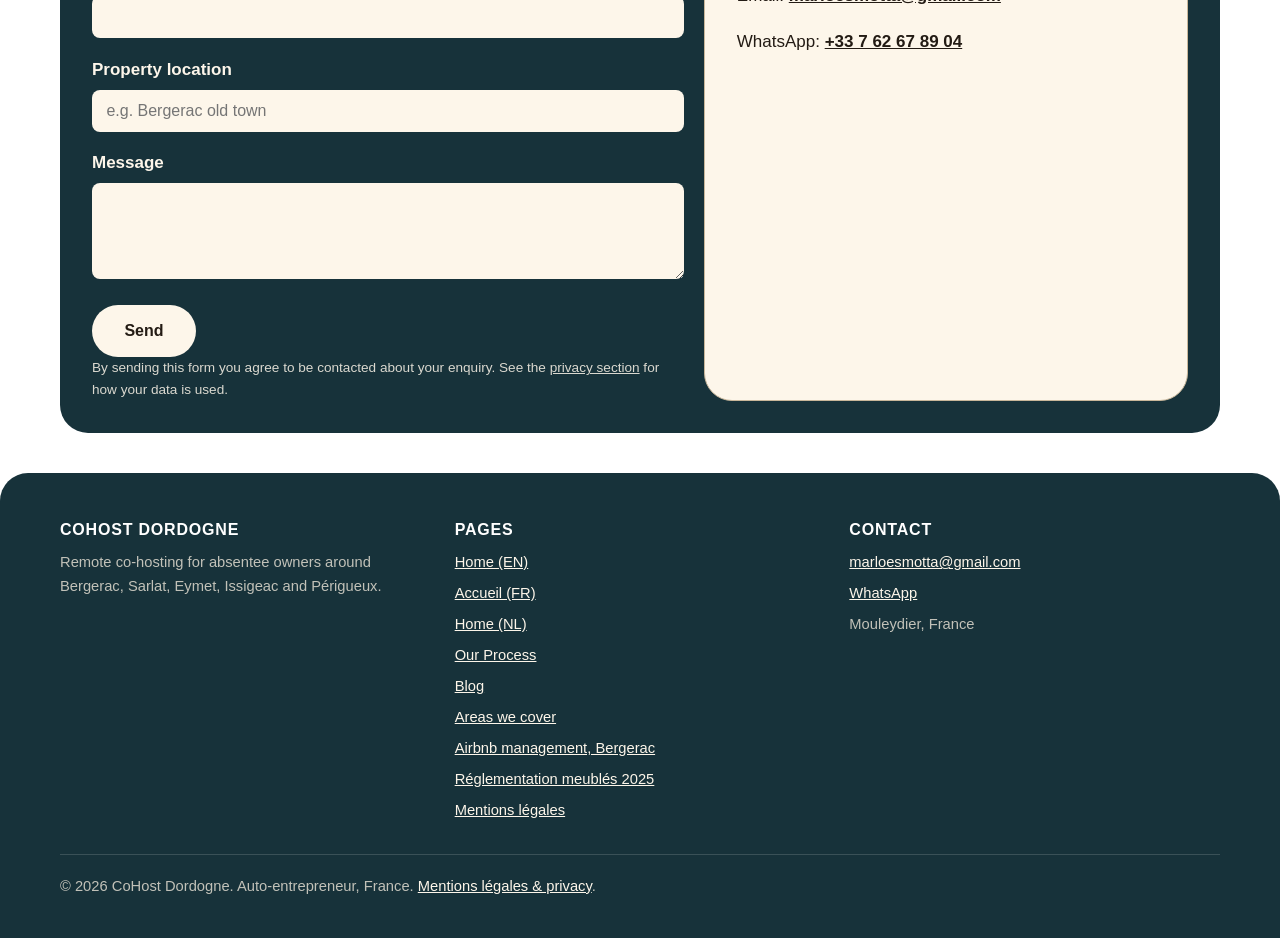
==== commit d7787de1: "Strengthen site structure, navigation and internal linking - Add /airbnb-management-dordogne/ as a l" ====
--- a/airbnb-management-bergerac/index.html
+++ b/airbnb-management-bergerac/index.html
@@ -34,7 +34,6 @@
 {
   "@context": "https://schema.org",
   "@type": "LocalBusiness",
-  "@id": "https://cohostdordogne.com/#business",
   "name": "CoHost Dordogne",
   "description": "Remote co-hosting and Airbnb management for owners of short-term rentals in Bergerac and the surrounding Dordogne countryside.",
   "image": "https://cohostdordogne.com/assets/images/founder.jpg",
@@ -42,8 +41,6 @@
   "telephone": "+33 7 62 67 89 04",
   "email": "marloesmotta@gmail.com",
   "priceRange": "€€",
-  "currenciesAccepted": "EUR",
-  "paymentAccepted": "Bank transfer, Cheque, Invoice, Credit card (Stripe)",
   "address": {
     "@type": "PostalAddress",
     "streetAddress": "5 Route du Château d'Eau",
@@ -52,38 +49,7 @@
     "addressRegion": "Dordogne",
     "addressCountry": "FR"
   },
-  "geo": {
-    "@type": "GeoCoordinates",
-    "latitude": 44.855,
-    "longitude": 0.597
-  },
-  "openingHoursSpecification": [
-    {
-      "@type": "OpeningHoursSpecification",
-      "dayOfWeek": ["Monday", "Tuesday", "Wednesday", "Thursday", "Friday", "Saturday"],
-      "opens": "09:00",
-      "closes": "19:00",
-      "description": "By appointment — phone or WhatsApp"
-    }
-  ],
-  "areaServed": [
-    { "@type": "City", "name": "Bergerac" },
-    { "@type": "City", "name": "La Force" },
-    { "@type": "City", "name": "Creysse" },
-    { "@type": "City", "name": "Lamonzie-Saint-Martin" },
-    { "@type": "City", "name": "Saint-Nexans" },
-    { "@type": "City", "name": "Monbazillac" },
-    { "@type": "City", "name": "Prigonrieux" },
-    { "@type": "City", "name": "Eymet" },
-    { "@type": "City", "name": "Lalinde" },
-    { "@type": "City", "name": "Issigeac" },
-    { "@type": "City", "name": "Sainte-Foy-la-Grande" },
-    {
-      "@type": "GeoCircle",
-      "geoMidpoint": { "@type": "GeoCoordinates", "latitude": 44.85, "longitude": 0.48 },
-      "geoRadius": "30000"
-    }
-  ],
+  "areaServed": ["Bergerac", "La Force", "Creysse", "Lamonzie-Saint-Martin", "Saint-Nexans", "Monbazillac", "Prigonrieux"],
   "sameAs": []
 }
 </script>
@@ -120,6 +86,18 @@
   ]
 }
 </script>
+
+<script type="application/ld+json">
+{
+  "@context": "https://schema.org",
+  "@type": "BreadcrumbList",
+  "itemListElement": [
+    { "@type": "ListItem", "position": 1, "name": "Home", "item": "https://cohostdordogne.com/" },
+    { "@type": "ListItem", "position": 2, "name": "Areas we cover", "item": "https://cohostdordogne.com/airbnb-management-dordogne/" },
+    { "@type": "ListItem", "position": 3, "name": "Bergerac", "item": "https://cohostdordogne.com/airbnb-management-bergerac/" }
+  ]
+}
+</script>
 </head>
 <body>
 <a class="skip-link" href="#main">Skip to content</a>
@@ -131,8 +109,10 @@
       <ul class="nav-links">
         <li><a href="/#services">Services</a></li>
         <li><a href="/#pricing">Pricing</a></li>
+        <li><a href="/our-process/">Our Process</a></li>
+        <li><a href="/blog/">Blog</a></li>
+        <li><a href="/airbnb-management-dordogne/">Locations</a></li>
         <li><a href="/#faq">FAQ</a></li>
-        <li><a href="/airbnb-management-bergerac/">Bergerac area</a></li>
         <li><a href="/#contact">Contact</a></li>
       </ul>
       <ul class="lang-switch" aria-label="Language">
@@ -153,6 +133,9 @@
           <ul class="overlay-links">
             <li><a href="/#services">Services</a></li>
             <li><a href="/#pricing">Pricing</a></li>
+            <li><a href="/our-process/">Our Process</a></li>
+            <li><a href="/blog/">Blog</a></li>
+            <li><a href="/airbnb-management-dordogne/">Locations</a></li>
             <li><a href="/#faq">FAQ</a></li>
             <li><a href="/#contact">Contact</a></li>
           </ul>
@@ -166,6 +149,14 @@
     </nav>
   </div>
 </header>
+
+<nav class="breadcrumb-nav" aria-label="Breadcrumb">
+  <ol class="breadcrumb-list">
+    <li><a href="/">Home</a></li>
+    <li><a href="/airbnb-management-dordogne/">Areas we cover</a></li>
+    <li aria-current="page">Bergerac</li>
+  </ol>
+</nav>
 
 <main id="main">
 
@@ -228,7 +219,7 @@
     <div class="container">
       <div class="section-intro">
         <h2>The area I actually cover</h2>
-        <p>Bergerac town itself, and the villages around it: La Force, Creysse, Lamonzie-Saint-Martin, Saint-Nexans, Monbazillac and Prigonrieux. From there the coverage stretches out toward Lalinde, Sainte-Foy-la-Grande, Sarlat, Eymet, Issigeac and Périgueux — if your property sits somewhere between, ask anyway.</p>
+        <p>Bergerac town itself, and the villages around it: La Force, Creysse, Lamonzie-Saint-Martin, Saint-Nexans, Monbazillac and Prigonrieux. From there the coverage stretches out toward Sarlat, Eymet, Issigeac and Périgueux — if your property sits somewhere between, ask anyway.</p>
       </div>
       <div class="bento">
         <div class="block block-coral span-4">
@@ -247,13 +238,9 @@
           <h3>Lamonzie-Saint-Martin, Saint-Nexans &amp; Prigonrieux</h3>
           <p>The quieter communes in the Bergerac orbit — countryside and commuter villages, close to town, without a landmark of their own to send footfall past your gate. Nothing passively finds you here, which changes the job rather than making it harder. Guests choose these properties deliberately, usually for the house itself: a pool, a garden, quiet, room for two families. That puts the weight on photography and on being honest about drive times to Bergerac and Monbazillac, because a guest who feels misled about distance says so in the review.</p>
         </div>
-        <div class="block block-coral span-2">
-          <h3>Lalinde and Sainte-Foy-la-Grande</h3>
-          <p>Lalinde is a bastide on the Dordogne with its own lock on the river — a put-in point for the canoe traffic that follows the valley all summer, and close enough to Bergerac that owners here still expect a same-day answer, not a next-week one. Sainte-Foy-la-Grande, downstream toward the Gironde border, is a smaller bastide with its own Saturday market and a steadier, more local rhythm than the height of the Bergerac season. Both need pricing and photos that read as their own town, not a generic "near Bergerac" listing.</p>
-        </div>
         <div class="block block-cream span-2">
           <h3>Further out — Sarlat, Eymet, Issigeac, Périgueux</h3>
-          <p>Coverage runs beyond the agglomeration. Sarlat-la-Canéda is deeper Périgord Noir and a different, busier tourism economy. Eymet is a bastide with a long-established British community, which shows up in who books and in what language they message. Issigeac is a circular medieval village that fills on market day and empties after. Périgueux is the prefecture, Roman and medieval, with a town's own year-round rhythm rather than a purely seasonal one. Each needs its own read on pricing; none of them are Bergerac.</p>
+          <p>Coverage runs beyond the agglomeration. Sarlat-la-Canéda is deeper Périgord Noir and a different, busier tourism economy. Eymet is a bastide with a long-established British community, which shows up in who books and in what language they message. Issigeac is a circular medieval village that fills on market day and empties after. Périgueux is the prefecture, Roman and medieval, with a town's own year-round rhythm rather than a purely seasonal one. Each needs its own read on pricing; none of them are Bergerac. <a href="/airbnb-management-dordogne/">See every area covered →</a></p>
         </div>
       </div>
     </div>
@@ -301,7 +288,7 @@
         </div>
         <div class="block block-sky span-1">
           <h3>Full details</h3>
-          <p>See the complete service breakdown, FAQ and honesty note about being a new business on the <a href="/">main page</a>.</p>
+          <p>See the complete service breakdown, FAQ and honesty note about being a new business on the <a href="/">main page</a>, or the fee-by-fee walkthrough on <a href="/our-process/">how the process works</a>.</p>
         </div>
       </div>
     </div>
@@ -320,7 +307,7 @@
           </details>
           <details class="faq-item">
             <summary>Do you cover villages outside Bergerac itself?</summary>
-            <p>Yes — La Force, Creysse, Lamonzie-Saint-Martin, Saint-Nexans, Monbazillac, Prigonrieux and the wider countryside around Bergerac, plus Lalinde and Sainte-Foy-la-Grande along the river, and further out toward Sarlat, Eymet, Issigeac and Périgueux.</p>
+            <p>Yes — La Force, Creysse, Lamonzie-Saint-Martin, Saint-Nexans, Monbazillac, Prigonrieux and the wider countryside around Bergerac, as well as further out toward Sarlat, Eymet, Issigeac and Périgueux.</p>
           </details>
           <details class="faq-item">
             <summary>What happens when guests fly into Bergerac airport?</summary>
@@ -385,7 +372,7 @@
     <div class="footer-grid">
       <div>
         <h3>CoHost Dordogne</h3>
-        <p>Remote co-hosting for absentee owners around Bergerac, Sarlat, Eymet, Lalinde, Issigeac and Périgueux.</p>
+        <p>Remote co-hosting for absentee owners around Bergerac, Sarlat, Eymet, Issigeac and Périgueux.</p>
       </div>
       <div>
         <h3>Pages</h3>
@@ -395,6 +382,7 @@
           <li><a href="/nl/">Home (NL)</a></li>
           <li><a href="/our-process/">Our Process</a></li>
           <li><a href="/blog/">Blog</a></li>
+          <li><a href="/airbnb-management-dordogne/">Areas we cover</a></li>
           <li><a href="/airbnb-management-bergerac/">Airbnb management, Bergerac</a></li>
           <li><a href="/reglementation-meubles-tourisme-2025/">Réglementation meublés 2025</a></li>
           <li><a href="/mentions-legales/">Mentions légales</a></li>
@@ -404,10 +392,9 @@
         <h3>Contact</h3>
         <ul>
           <li><a href="mailto:marloesmotta@gmail.com">marloesmotta@gmail.com</a></li>
-          <li><a href="tel:+33762678904">+33 7 62 67 89 04</a></li>
           <li><a href="https://wa.me/33762678904">WhatsApp</a></li>
+          <li>Mouleydier, France</li>
         </ul>
-        <address>CoHost Dordogne<br>5 Route du Château d'Eau<br>24520 Mouleydier, France</address>
       </div>
     </div>
     <div class="footer-bottom">
--- a/css/style.css
+++ b/css/style.css
@@ -300,6 +300,64 @@
   color: var(--color-ink);
 }
 
+/* Breadcrumb trail */
+
+.breadcrumb-nav {
+  max-width: var(--max-width);
+  margin: 0 auto;
+  padding: 0.75rem 1.25rem 0;
+}
+
+.breadcrumb-list {
+  display: flex;
+  flex-wrap: wrap;
+  list-style: none;
+  margin: 0;
+  padding: 0;
+  font-size: 0.85rem;
+  color: var(--color-ink);
+  opacity: 0.75;
+}
+
+.breadcrumb-list li {
+  display: flex;
+  align-items: center;
+}
+
+.breadcrumb-list li + li::before {
+  content: "/";
+  margin: 0 0.5em;
+  opacity: 0.6;
+}
+
+.breadcrumb-list a {
+  color: var(--color-ink);
+  text-decoration: underline;
+  text-decoration-color: var(--color-stone-line);
+  text-underline-offset: 0.15em;
+}
+
+.breadcrumb-list a:hover {
+  text-decoration-color: var(--color-ink);
+}
+
+.breadcrumb-list [aria-current="page"] {
+  font-weight: 700;
+  opacity: 1;
+}
+
+/* Location cards */
+
+.location-card {
+  display: flex;
+  flex-direction: column;
+  gap: 0.5rem;
+}
+
+.location-card .tag-pill {
+  align-self: flex-start;
+}
+
 @media (min-width: 60rem) {
   .nav-toggle {
     display: none;
@@ -844,10 +902,6 @@
   margin-bottom: 0.5em;
 }
 
-.footer-grid address {
-  font-style: normal;
-}
-
 .footer-bottom {
   border-top: 1px solid rgba(255, 255, 255, 0.15);
   padding-top: 1.25rem;
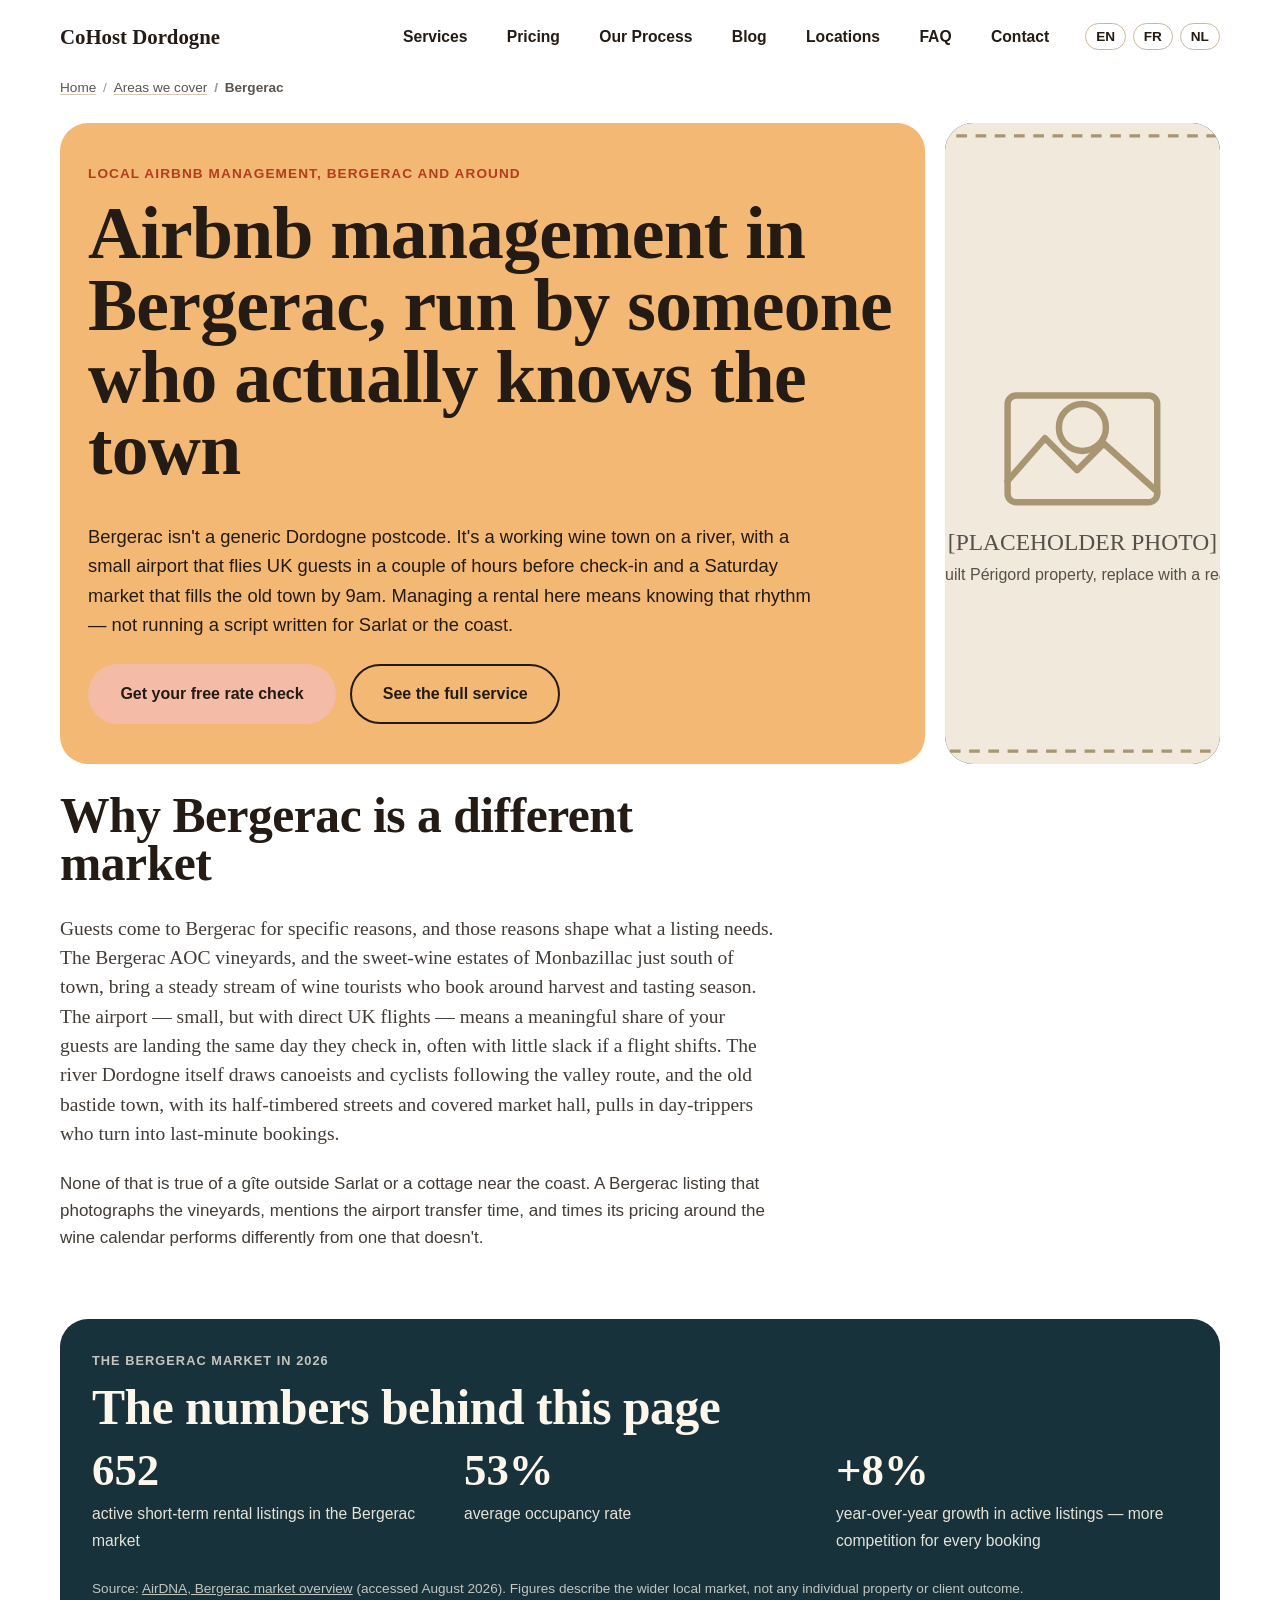
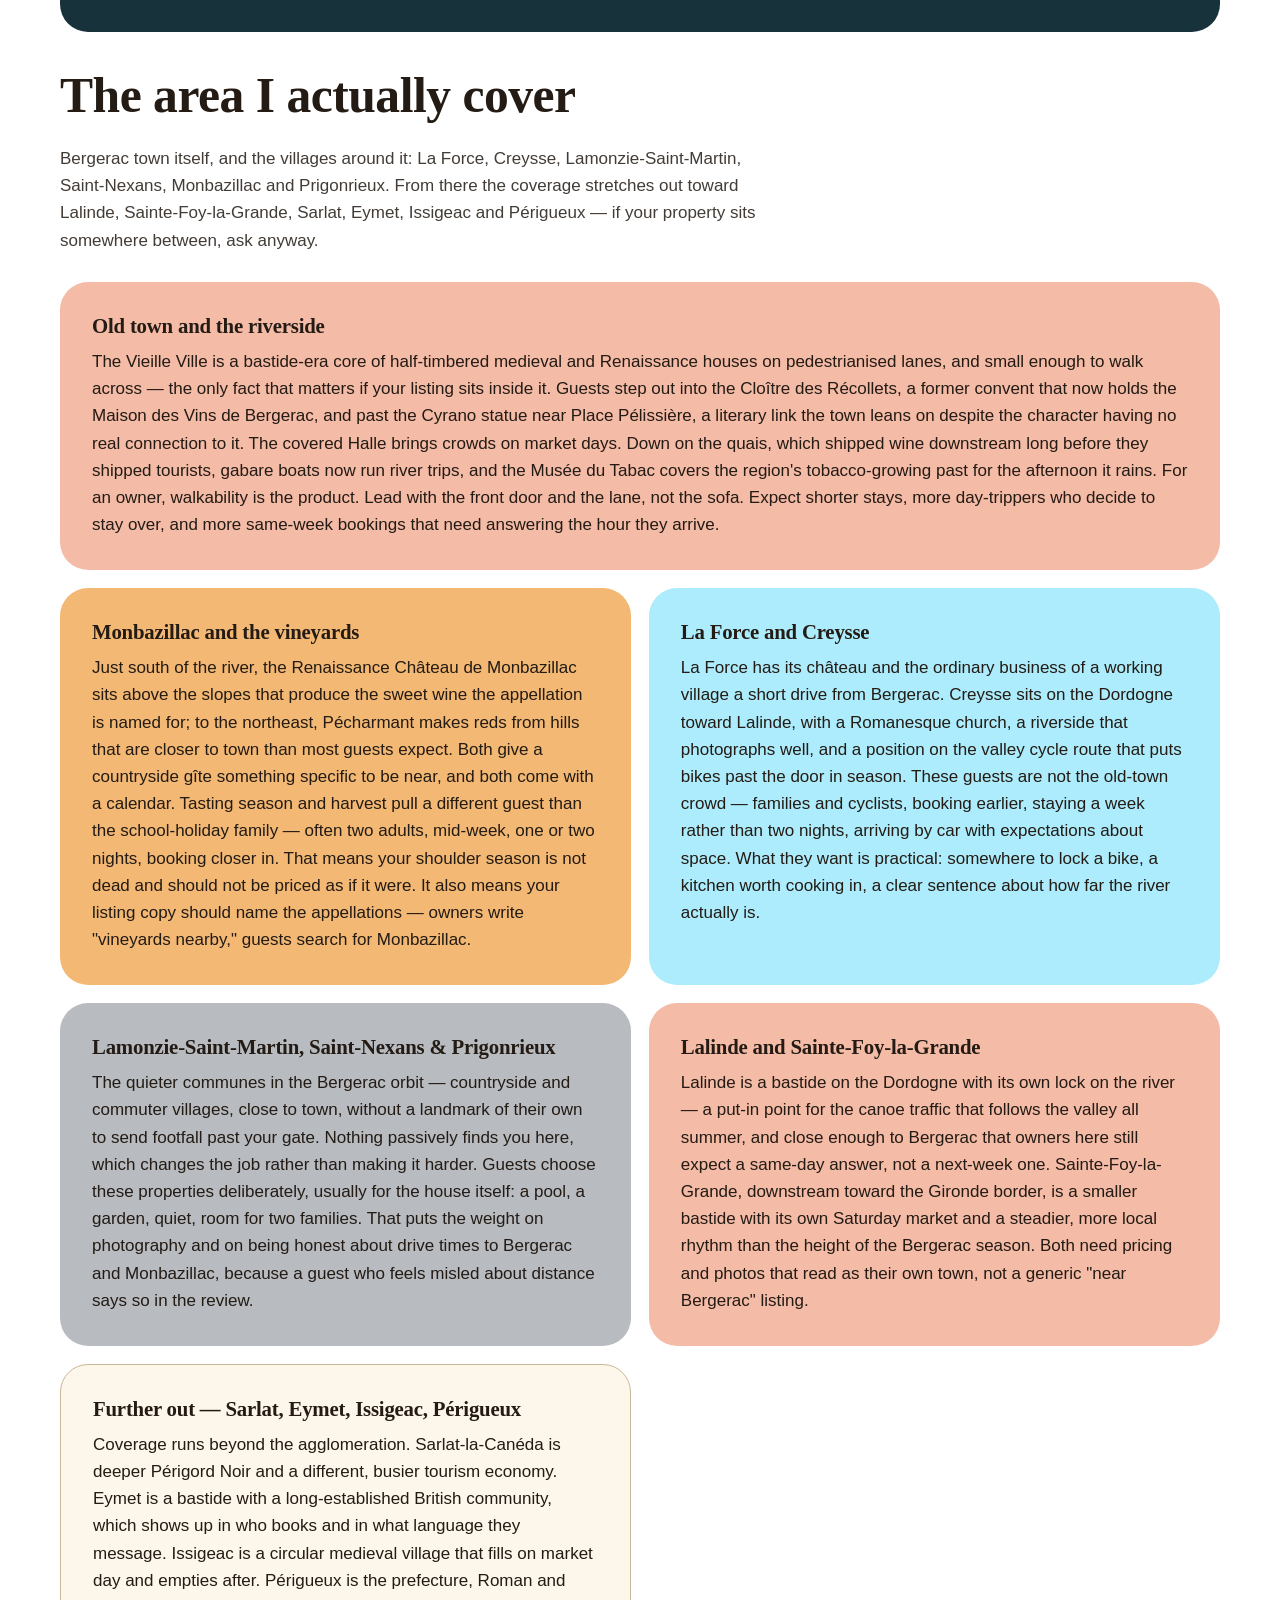
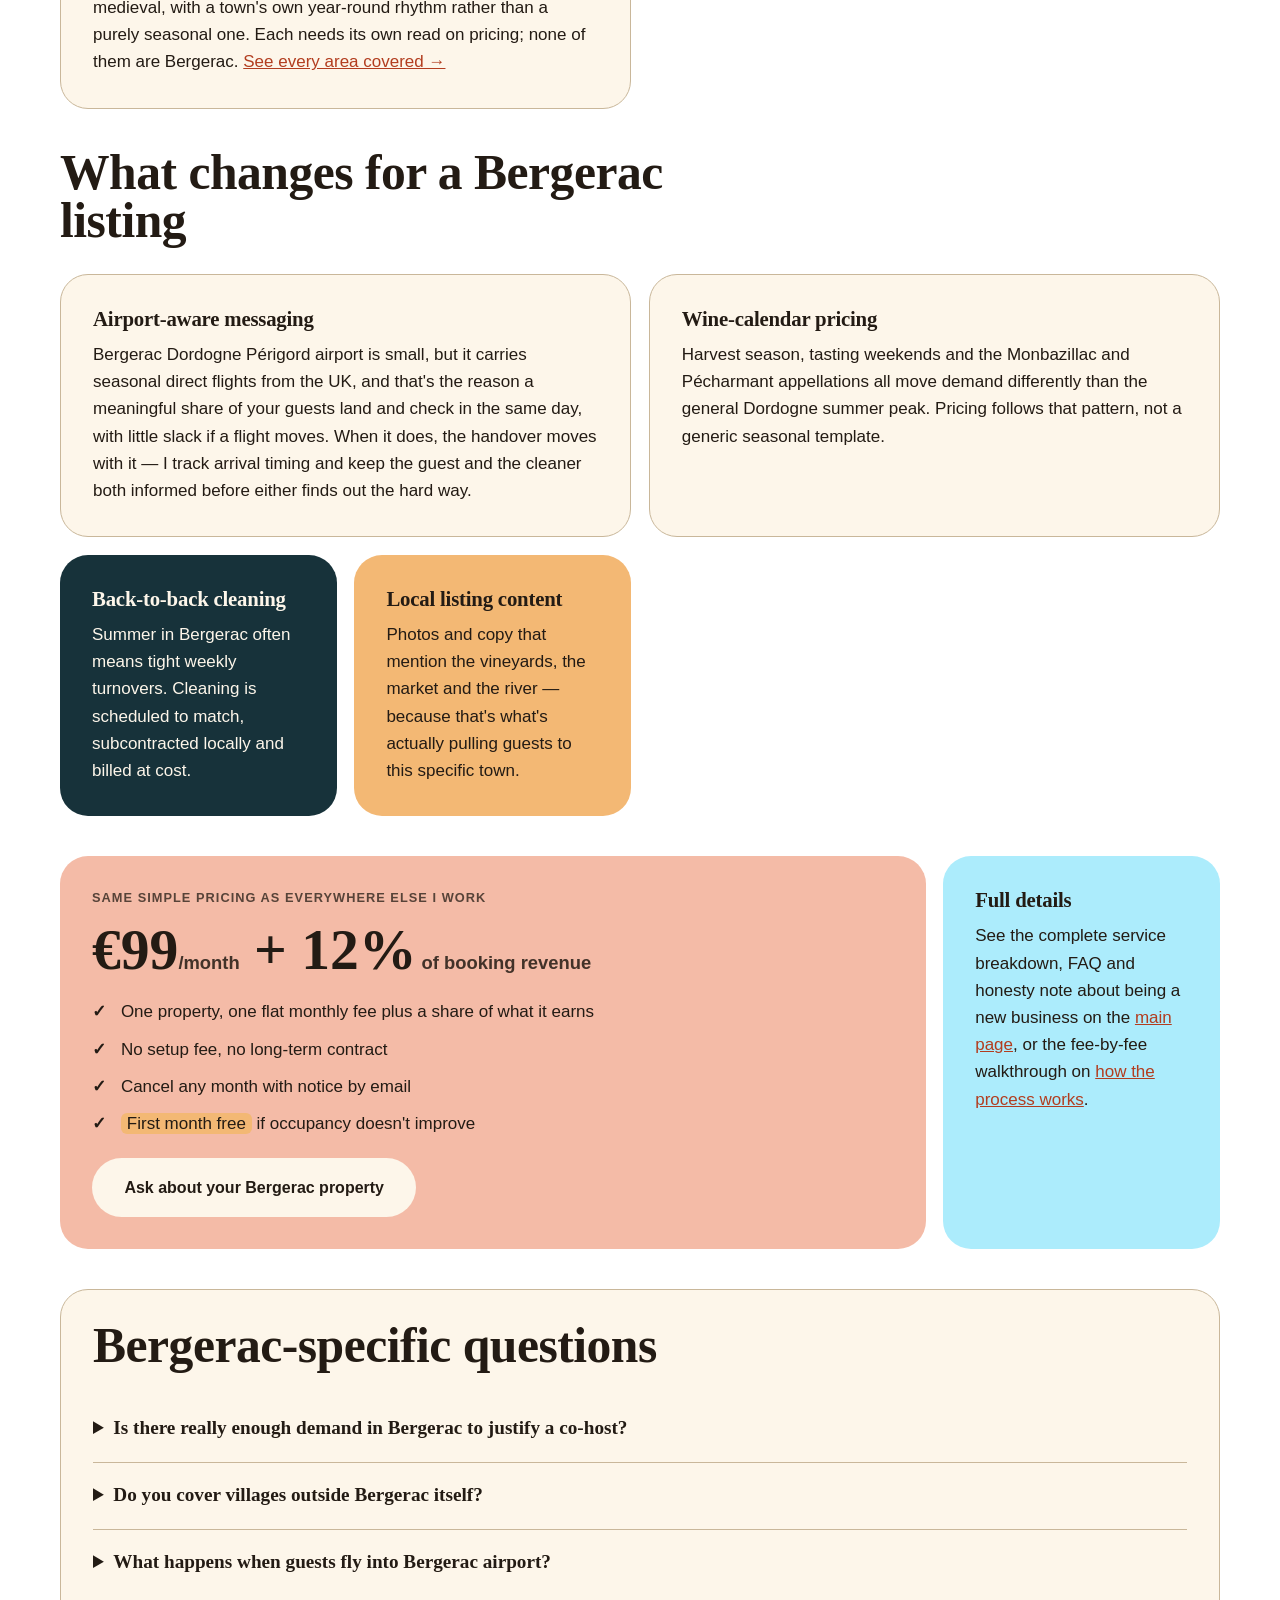
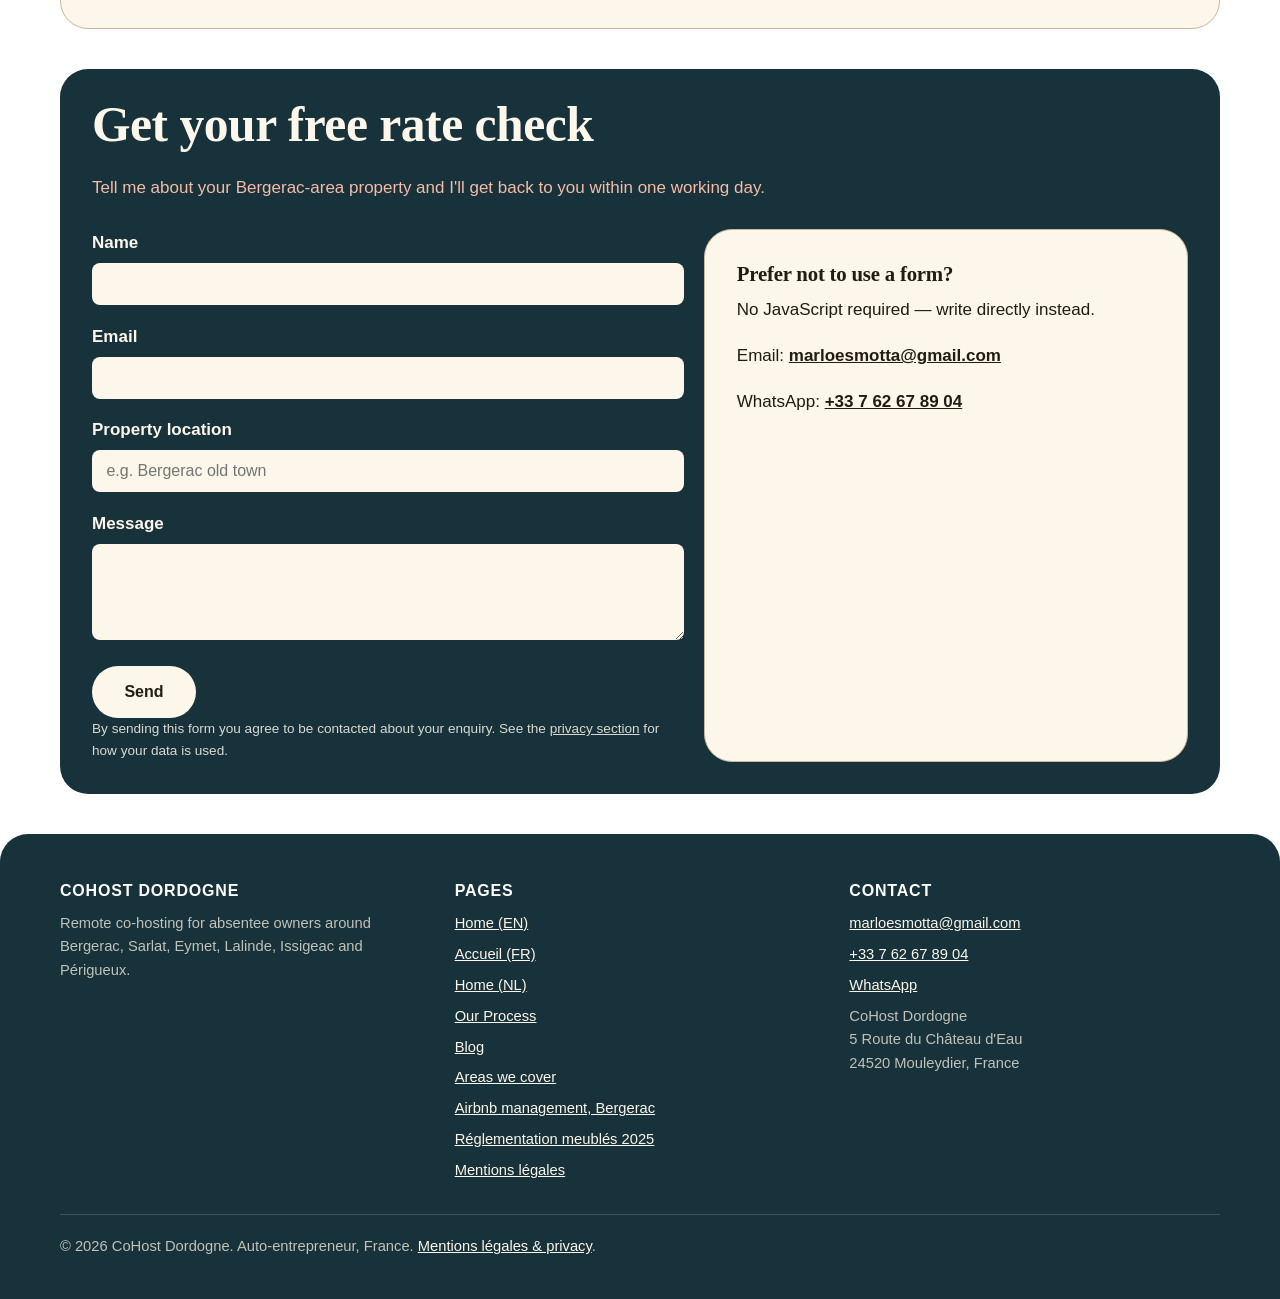
==== commit 73135a00: "Merge remote-tracking branch 'origin/main' into claude/site-structure-seo-8t29nd # Conflicts: #	blog" ====
--- a/airbnb-management-bergerac/index.html
+++ b/airbnb-management-bergerac/index.html
@@ -34,6 +34,7 @@
 {
   "@context": "https://schema.org",
   "@type": "LocalBusiness",
+  "@id": "https://cohostdordogne.com/#business",
   "name": "CoHost Dordogne",
   "description": "Remote co-hosting and Airbnb management for owners of short-term rentals in Bergerac and the surrounding Dordogne countryside.",
   "image": "https://cohostdordogne.com/assets/images/founder.jpg",
@@ -41,6 +42,8 @@
   "telephone": "+33 7 62 67 89 04",
   "email": "marloesmotta@gmail.com",
   "priceRange": "€€",
+  "currenciesAccepted": "EUR",
+  "paymentAccepted": "Bank transfer, Cheque, Invoice, Credit card (Stripe)",
   "address": {
     "@type": "PostalAddress",
     "streetAddress": "5 Route du Château d'Eau",
@@ -49,7 +52,38 @@
     "addressRegion": "Dordogne",
     "addressCountry": "FR"
   },
-  "areaServed": ["Bergerac", "La Force", "Creysse", "Lamonzie-Saint-Martin", "Saint-Nexans", "Monbazillac", "Prigonrieux"],
+  "geo": {
+    "@type": "GeoCoordinates",
+    "latitude": 44.855,
+    "longitude": 0.597
+  },
+  "openingHoursSpecification": [
+    {
+      "@type": "OpeningHoursSpecification",
+      "dayOfWeek": ["Monday", "Tuesday", "Wednesday", "Thursday", "Friday", "Saturday"],
+      "opens": "09:00",
+      "closes": "19:00",
+      "description": "By appointment — phone or WhatsApp"
+    }
+  ],
+  "areaServed": [
+    { "@type": "City", "name": "Bergerac" },
+    { "@type": "City", "name": "La Force" },
+    { "@type": "City", "name": "Creysse" },
+    { "@type": "City", "name": "Lamonzie-Saint-Martin" },
+    { "@type": "City", "name": "Saint-Nexans" },
+    { "@type": "City", "name": "Monbazillac" },
+    { "@type": "City", "name": "Prigonrieux" },
+    { "@type": "City", "name": "Eymet" },
+    { "@type": "City", "name": "Lalinde" },
+    { "@type": "City", "name": "Issigeac" },
+    { "@type": "City", "name": "Sainte-Foy-la-Grande" },
+    {
+      "@type": "GeoCircle",
+      "geoMidpoint": { "@type": "GeoCoordinates", "latitude": 44.85, "longitude": 0.48 },
+      "geoRadius": "30000"
+    }
+  ],
   "sameAs": []
 }
 </script>
@@ -219,7 +253,7 @@
     <div class="container">
       <div class="section-intro">
         <h2>The area I actually cover</h2>
-        <p>Bergerac town itself, and the villages around it: La Force, Creysse, Lamonzie-Saint-Martin, Saint-Nexans, Monbazillac and Prigonrieux. From there the coverage stretches out toward Sarlat, Eymet, Issigeac and Périgueux — if your property sits somewhere between, ask anyway.</p>
+        <p>Bergerac town itself, and the villages around it: La Force, Creysse, Lamonzie-Saint-Martin, Saint-Nexans, Monbazillac and Prigonrieux. From there the coverage stretches out toward Lalinde, Sainte-Foy-la-Grande, Sarlat, Eymet, Issigeac and Périgueux — if your property sits somewhere between, ask anyway.</p>
       </div>
       <div class="bento">
         <div class="block block-coral span-4">
@@ -237,6 +271,10 @@
         <div class="block block-mist span-2">
           <h3>Lamonzie-Saint-Martin, Saint-Nexans &amp; Prigonrieux</h3>
           <p>The quieter communes in the Bergerac orbit — countryside and commuter villages, close to town, without a landmark of their own to send footfall past your gate. Nothing passively finds you here, which changes the job rather than making it harder. Guests choose these properties deliberately, usually for the house itself: a pool, a garden, quiet, room for two families. That puts the weight on photography and on being honest about drive times to Bergerac and Monbazillac, because a guest who feels misled about distance says so in the review.</p>
+        </div>
+        <div class="block block-coral span-2">
+          <h3>Lalinde and Sainte-Foy-la-Grande</h3>
+          <p>Lalinde is a bastide on the Dordogne with its own lock on the river — a put-in point for the canoe traffic that follows the valley all summer, and close enough to Bergerac that owners here still expect a same-day answer, not a next-week one. Sainte-Foy-la-Grande, downstream toward the Gironde border, is a smaller bastide with its own Saturday market and a steadier, more local rhythm than the height of the Bergerac season. Both need pricing and photos that read as their own town, not a generic "near Bergerac" listing.</p>
         </div>
         <div class="block block-cream span-2">
           <h3>Further out — Sarlat, Eymet, Issigeac, Périgueux</h3>
@@ -307,7 +345,7 @@
           </details>
           <details class="faq-item">
             <summary>Do you cover villages outside Bergerac itself?</summary>
-            <p>Yes — La Force, Creysse, Lamonzie-Saint-Martin, Saint-Nexans, Monbazillac, Prigonrieux and the wider countryside around Bergerac, as well as further out toward Sarlat, Eymet, Issigeac and Périgueux.</p>
+            <p>Yes — La Force, Creysse, Lamonzie-Saint-Martin, Saint-Nexans, Monbazillac, Prigonrieux and the wider countryside around Bergerac, plus Lalinde and Sainte-Foy-la-Grande along the river, and further out toward Sarlat, Eymet, Issigeac and Périgueux.</p>
           </details>
           <details class="faq-item">
             <summary>What happens when guests fly into Bergerac airport?</summary>
@@ -372,7 +410,7 @@
     <div class="footer-grid">
       <div>
         <h3>CoHost Dordogne</h3>
-        <p>Remote co-hosting for absentee owners around Bergerac, Sarlat, Eymet, Issigeac and Périgueux.</p>
+        <p>Remote co-hosting for absentee owners around Bergerac, Sarlat, Eymet, Lalinde, Issigeac and Périgueux.</p>
       </div>
       <div>
         <h3>Pages</h3>
@@ -392,9 +430,10 @@
         <h3>Contact</h3>
         <ul>
           <li><a href="mailto:marloesmotta@gmail.com">marloesmotta@gmail.com</a></li>
+          <li><a href="tel:+33762678904">+33 7 62 67 89 04</a></li>
           <li><a href="https://wa.me/33762678904">WhatsApp</a></li>
-          <li>Mouleydier, France</li>
         </ul>
+        <address>CoHost Dordogne<br>5 Route du Château d'Eau<br>24520 Mouleydier, France</address>
       </div>
     </div>
     <div class="footer-bottom">
--- a/css/style.css
+++ b/css/style.css
@@ -902,6 +902,10 @@
   margin-bottom: 0.5em;
 }
 
+.footer-grid address {
+  font-style: normal;
+}
+
 .footer-bottom {
   border-top: 1px solid rgba(255, 255, 255, 0.15);
   padding-top: 1.25rem;
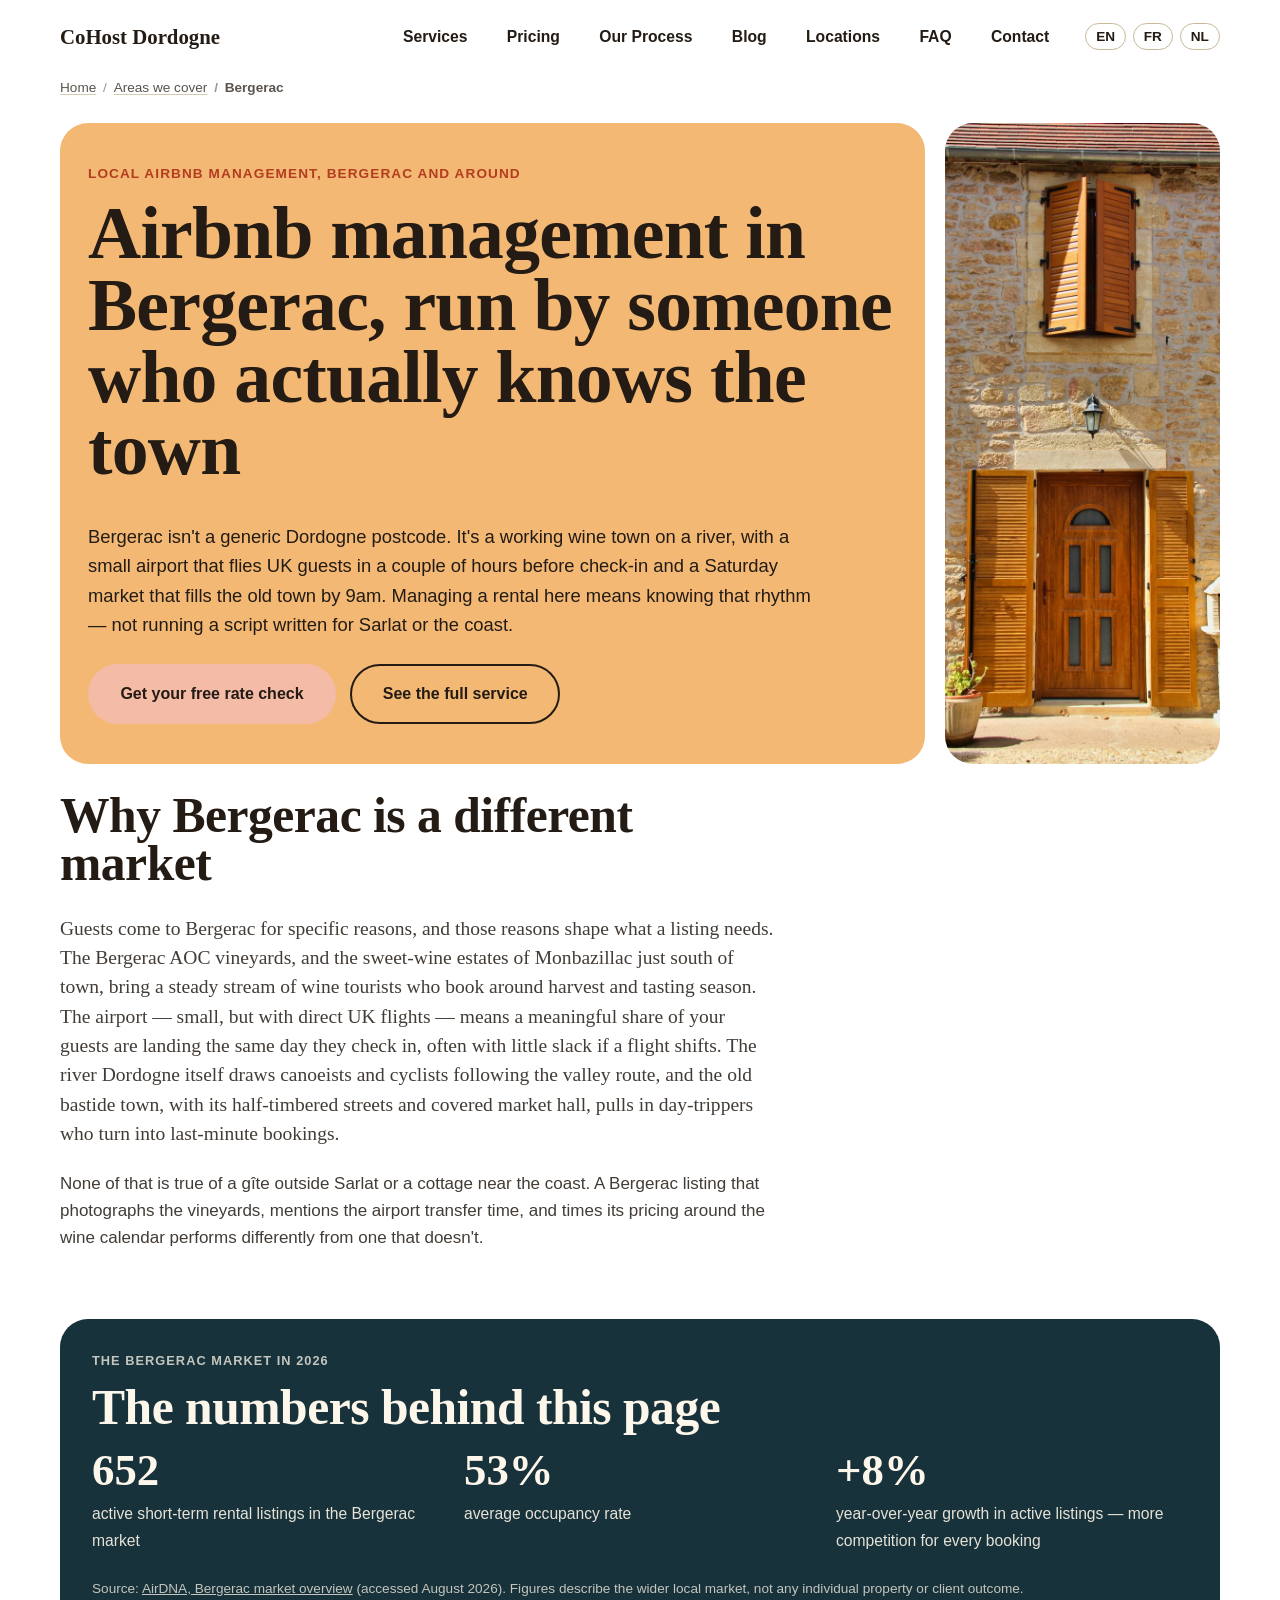
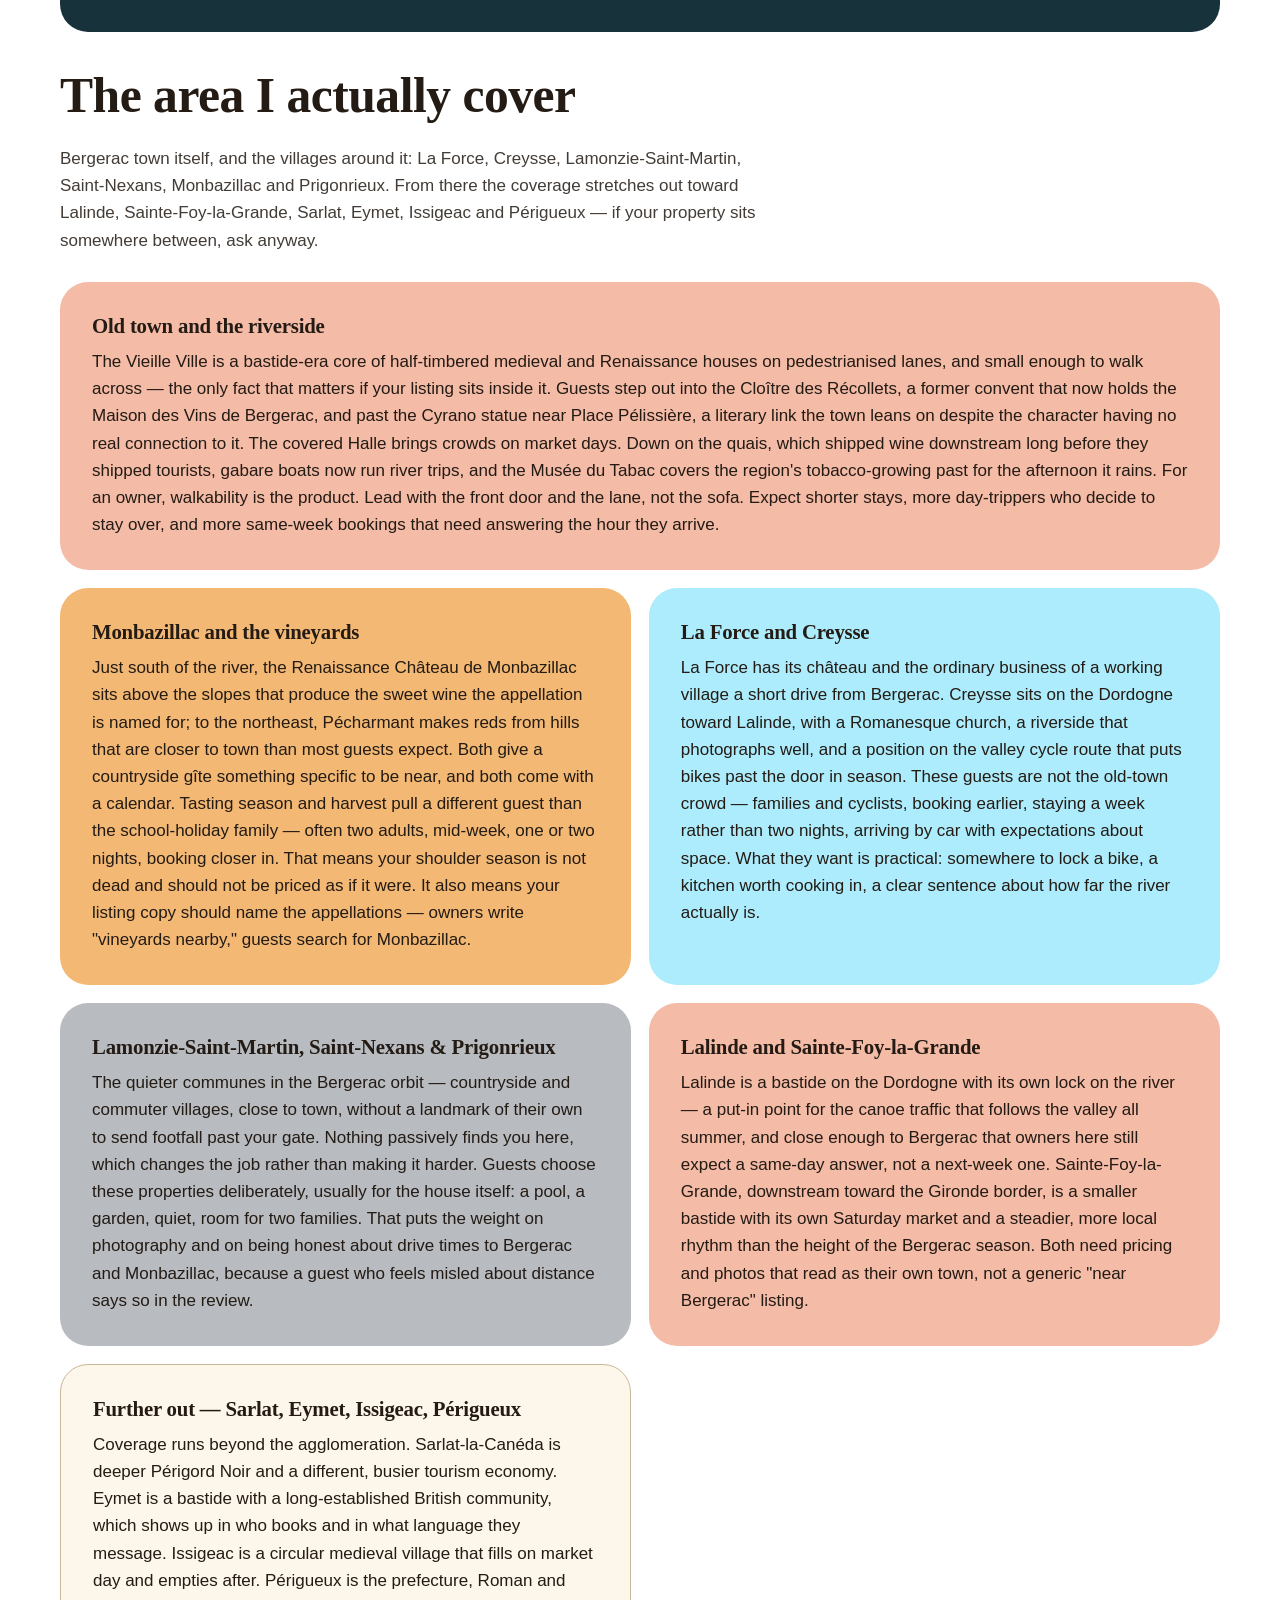
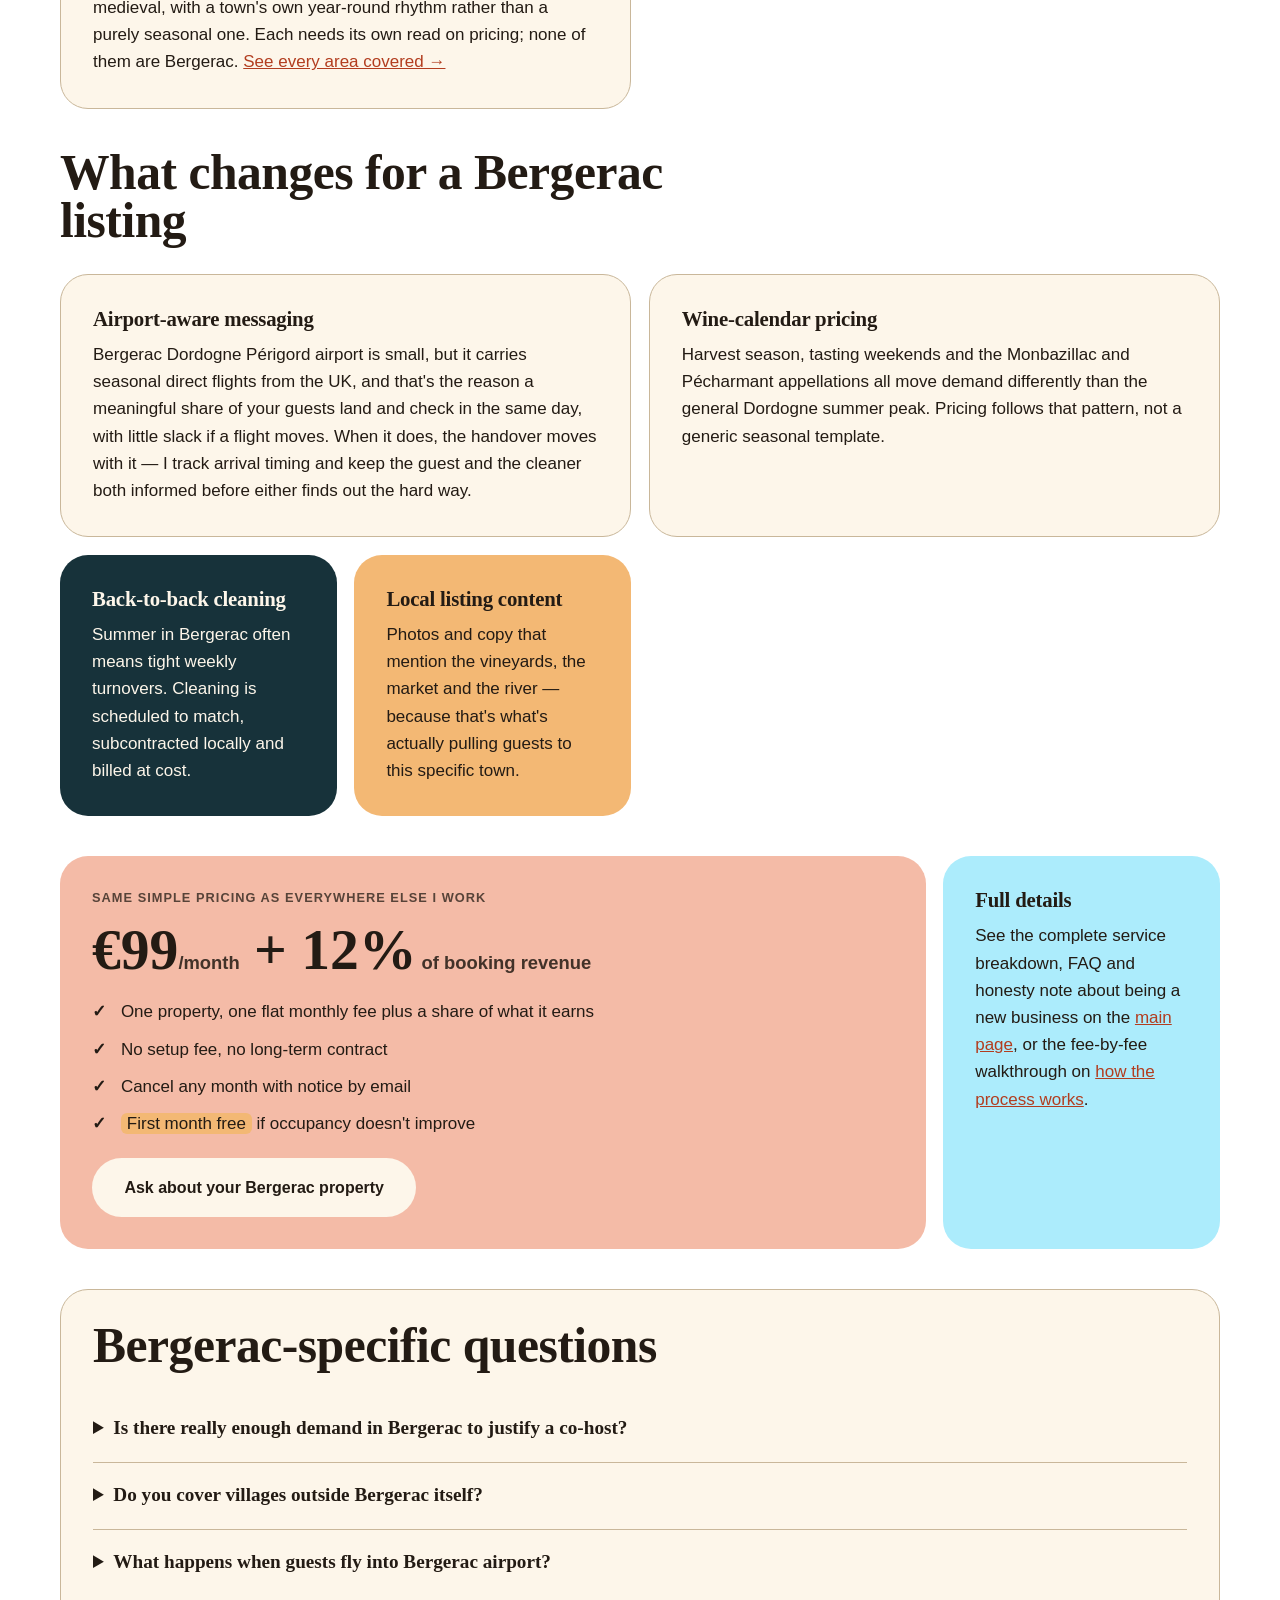
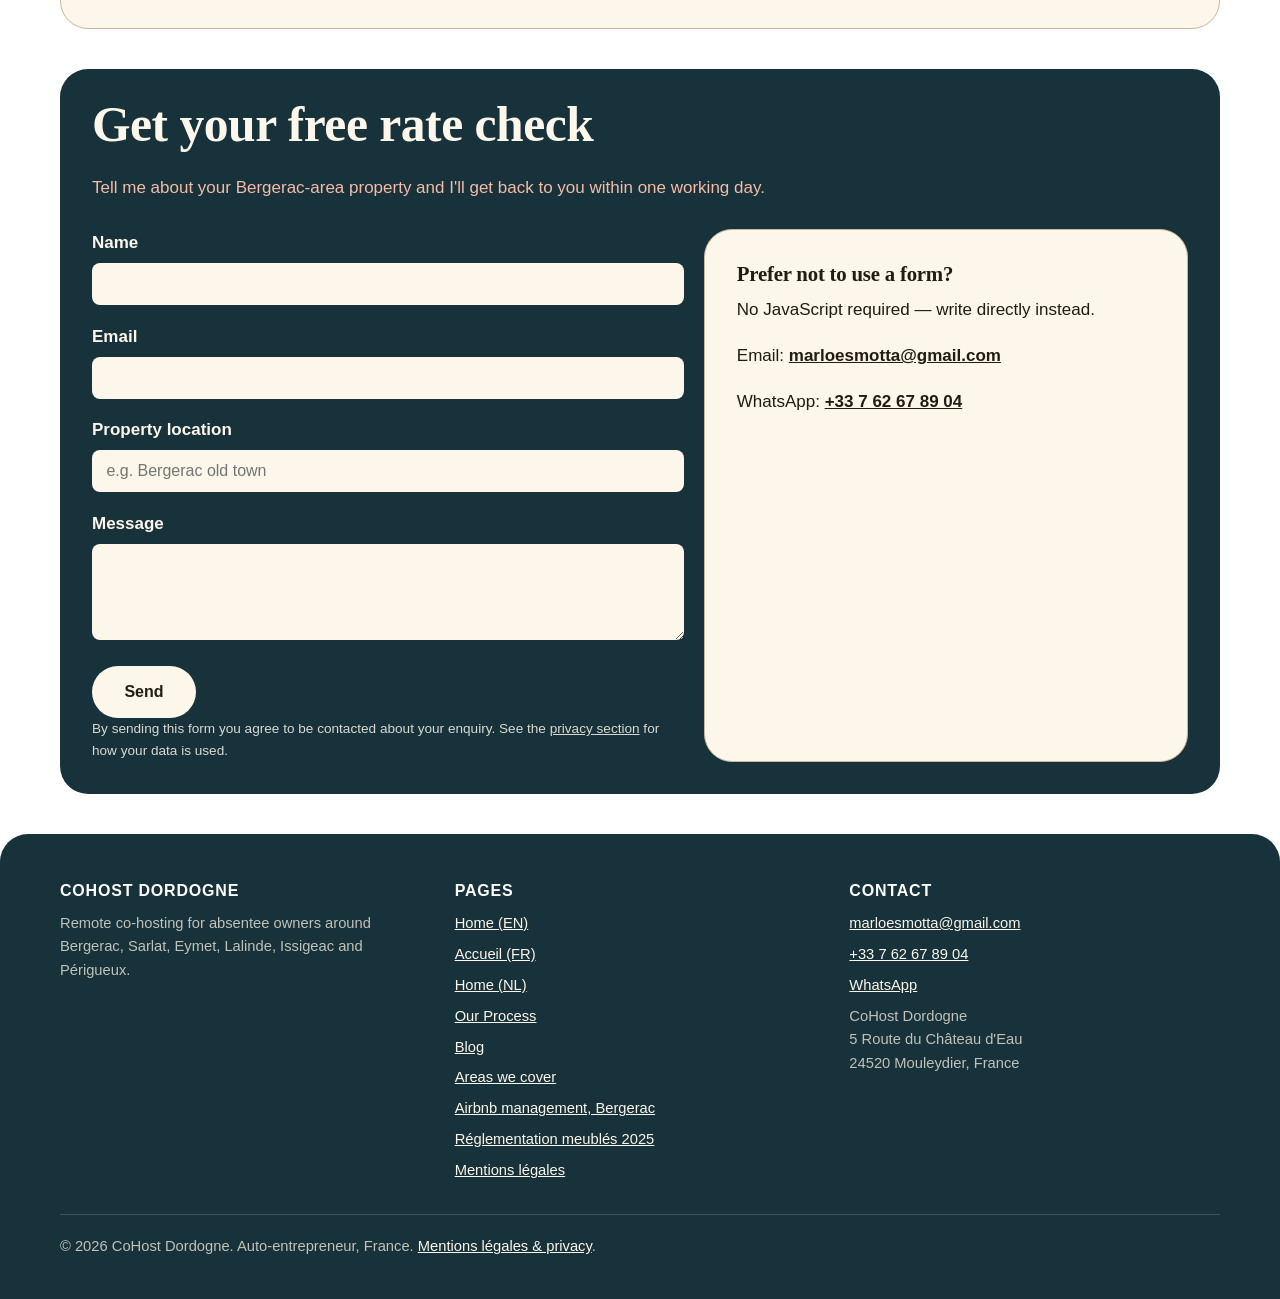
==== commit b8073f0a: "Wire the new hero photo into pages and update meta tags Points every og:image/twitter:image tag, the" ====
--- a/airbnb-management-bergerac/index.html
+++ b/airbnb-management-bergerac/index.html
@@ -12,12 +12,12 @@
 <meta property="og:description" content="Local Airbnb and holiday-let management in Bergerac and the surrounding villages. Fast guest replies, fair pricing, no contract.">
 <meta property="og:url" content="https://cohostdordogne.com/airbnb-management-bergerac/">
 <meta property="og:locale" content="en_GB">
-<meta property="og:image" content="https://cohostdordogne.com/assets/images/placeholder-hero.svg">
+<meta property="og:image" content="https://cohostdordogne.com/assets/images/hero-property.jpg">
 
 <meta name="twitter:card" content="summary_large_image">
 <meta name="twitter:title" content="Airbnb Management Bergerac – CoHost Dordogne">
 <meta name="twitter:description" content="Local Airbnb and holiday-let management in Bergerac and the surrounding villages. Fast guest replies, fair pricing, no contract.">
-<meta name="twitter:image" content="https://cohostdordogne.com/assets/images/placeholder-hero.svg">
+<meta name="twitter:image" content="https://cohostdordogne.com/assets/images/hero-property.jpg">
 
 <link rel="icon" href="/favicon.svg" type="image/svg+xml">
 <link rel="stylesheet" href="/css/style.css">
@@ -207,7 +207,7 @@
           </div>
         </div>
         <figure class="figure-placeholder hero-figure">
-          <img src="/assets/images/placeholder-hero.svg" alt="[PLACEHOLDER PHOTO] Bergerac old town or riverside, to be replaced with a real local photo" loading="lazy" width="800" height="600">
+          <img src="/assets/images/hero-property.jpg" alt="Traditional Périgord stone house with an open wooden front door and matching shutters" loading="lazy" width="900" height="1350">
         </figure>
       </div>
     </div>
